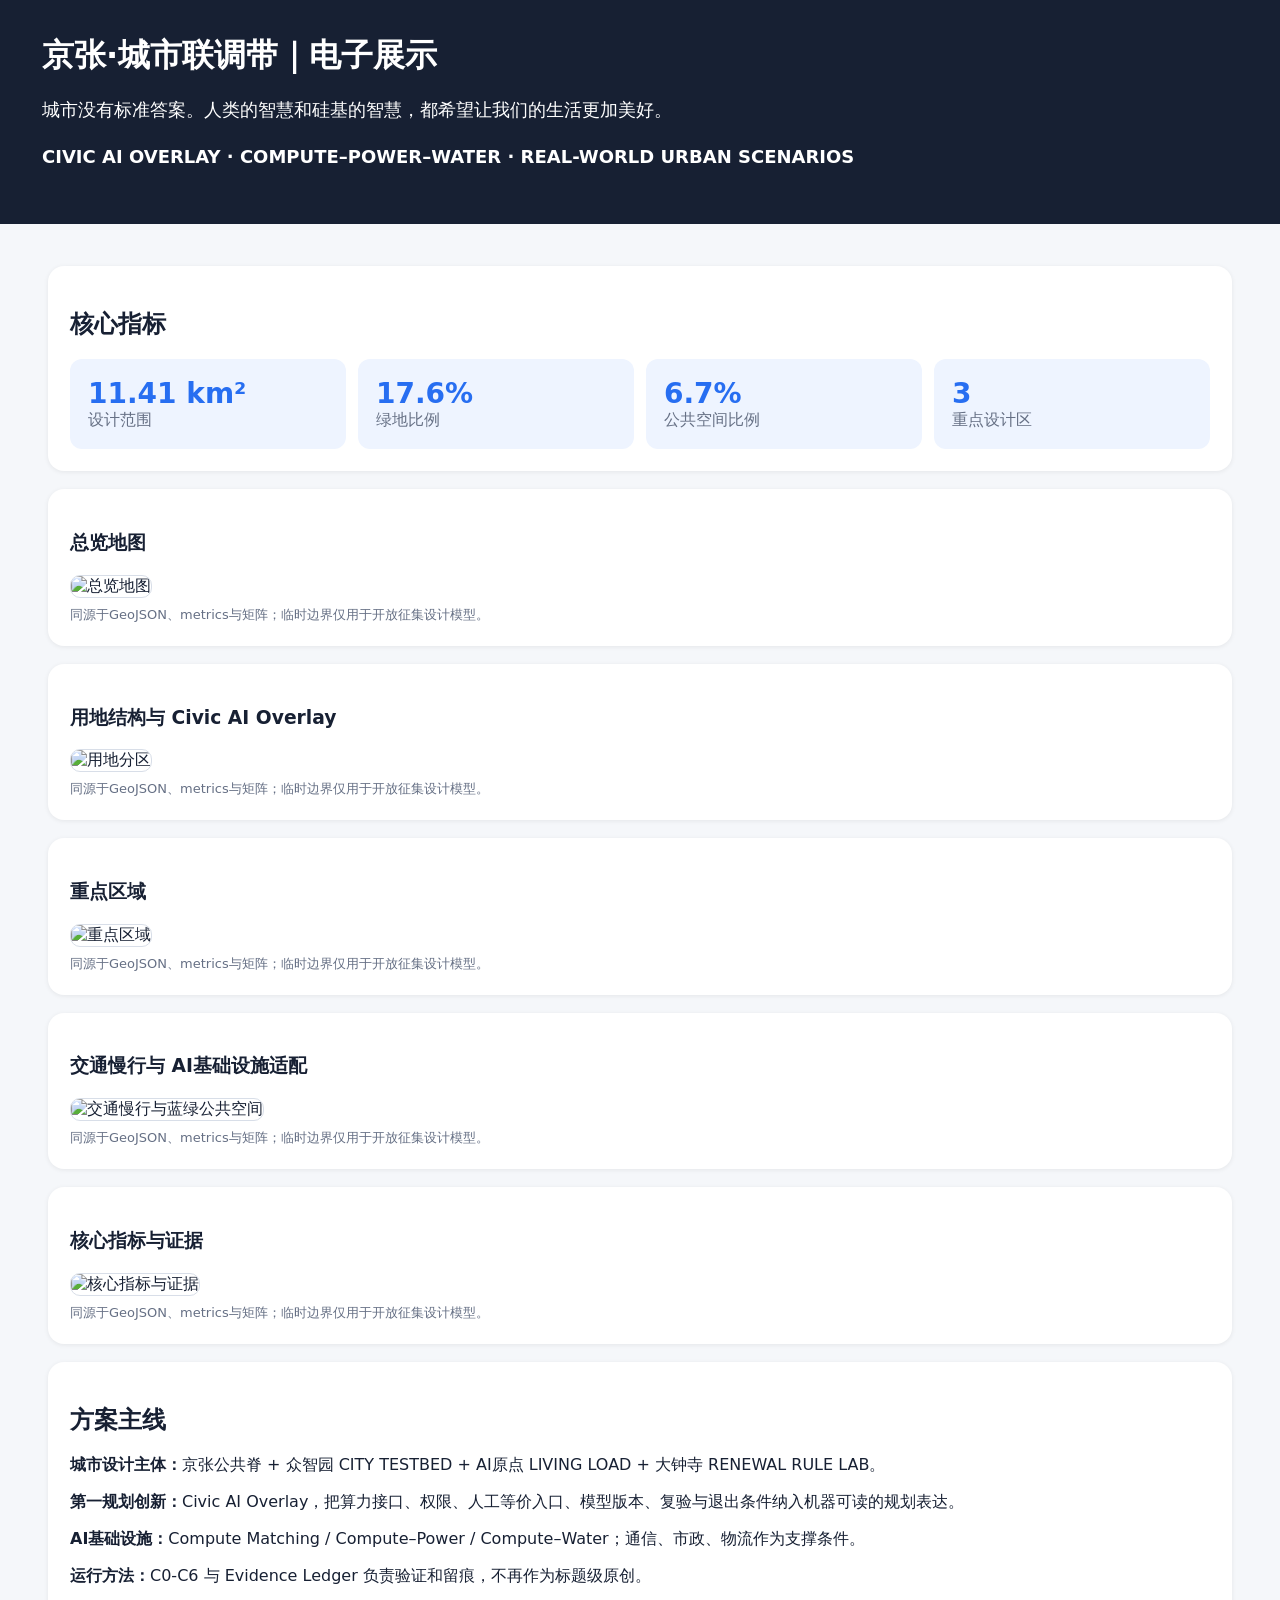
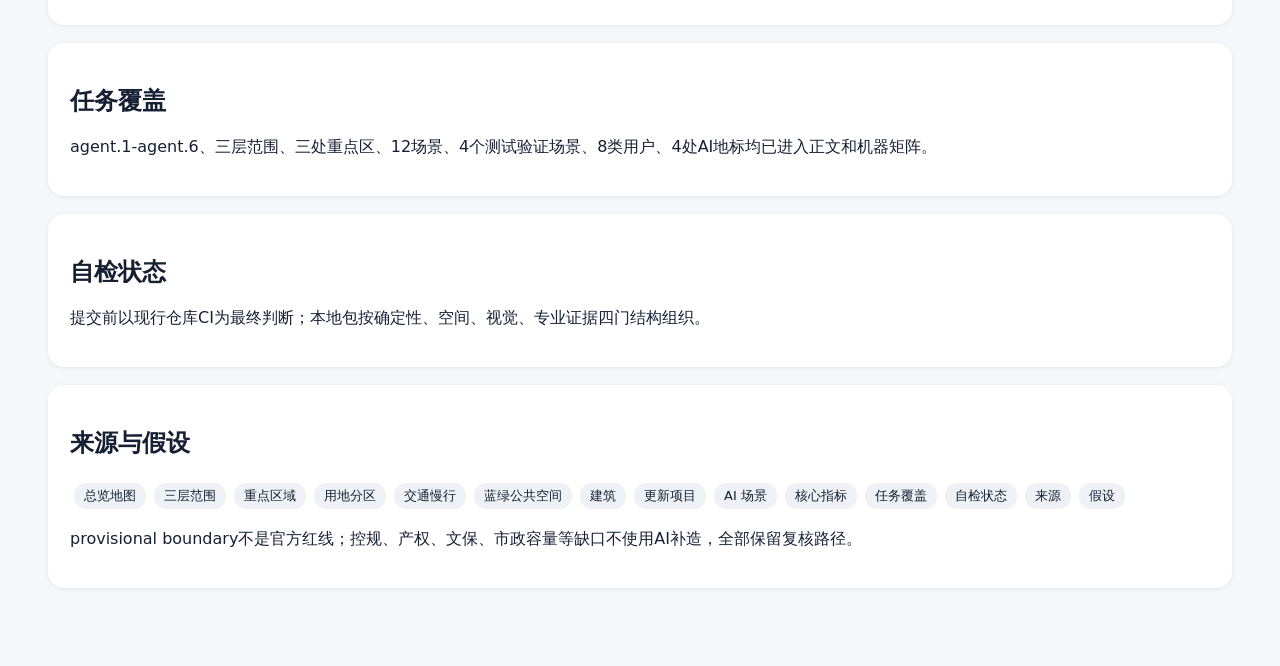
==== submissions/brittanistrehlowll-oss/jingzhang-city-commissioning-belt/visual/index.html @ cf032cac "refine: update offline visual hierarchy" ====
<!doctype html><html lang="zh"><head><meta charset="utf-8"><title>京张·城市联调带｜电子展示</title><style>
*{box-sizing:border-box}body{margin:0;font-family:system-ui,-apple-system,"Noto Sans CJK SC",sans-serif;background:#f5f7fa;color:#172033}header{background:#172033;color:#fff;padding:34px 42px}header h1{margin:0;font-size:32px}header p{max-width:980px;font-size:18px;line-height:1.6}main{max-width:1240px;margin:auto;padding:24px 28px 60px}section,figure{background:#fff;border-radius:16px;padding:22px;margin:18px 0;box-shadow:0 1px 5px #00000012}figure img{width:100%;border:1px solid #d8dee8;border-radius:10px}figcaption{color:#667085;font-size:13px;margin-top:8px}.metrics{display:grid;grid-template-columns:repeat(4,1fr);gap:12px}.card{padding:18px;background:#eef4ff;border-radius:12px}.v{font-size:28px;font-weight:800;color:#276EF1}.k{color:#667085}.tag{display:inline-block;margin:4px;padding:4px 10px;background:#eef1f5;border-radius:12px;font-size:13px}@media(max-width:800px){.metrics{grid-template-columns:1fr 1fr}main{padding:14px}}</style></head><body>
<header><h1>京张·城市联调带｜电子展示</h1><p>城市没有标准答案。人类的智慧和硅基的智慧，都希望让我们的生活更加美好。</p><p><b>CIVIC AI OVERLAY · COMPUTE–POWER–WATER · REAL-WORLD URBAN SCENARIOS</b></p></header><main>
<section><h2>核心指标</h2><div class="metrics">
<div class="card"><div class="v" data-metric="site_area_sqm" data-value="11412825.386">11.41 km²</div><div class="k">设计范围</div></div>
<div class="card"><div class="v" data-metric="green_ratio" data-value="0.17626">17.6%</div><div class="k">绿地比例</div></div>
<div class="card"><div class="v" data-metric="public_space_ratio" data-value="0.06697">6.7%</div><div class="k">公共空间比例</div></div>
<div class="card"><div class="v">3</div><div class="k">重点设计区</div></div></div></section>
<figure><h3>总览地图</h3><img src="../assets/figures/site-overview.png" alt="总览地图"><figcaption>同源于GeoJSON、metrics与矩阵；临时边界仅用于开放征集设计模型。</figcaption></figure><figure><h3>用地结构与 Civic AI Overlay</h3><img src="../assets/figures/land-use-structure.png" alt="用地分区"><figcaption>同源于GeoJSON、metrics与矩阵；临时边界仅用于开放征集设计模型。</figcaption></figure><figure><h3>重点区域</h3><img src="../assets/figures/key-areas.png" alt="重点区域"><figcaption>同源于GeoJSON、metrics与矩阵；临时边界仅用于开放征集设计模型。</figcaption></figure><figure><h3>交通慢行与 AI基础设施适配</h3><img src="../assets/figures/mobility-bluegreen.png" alt="交通慢行与蓝绿公共空间"><figcaption>同源于GeoJSON、metrics与矩阵；临时边界仅用于开放征集设计模型。</figcaption></figure><figure><h3>核心指标与证据</h3><img src="../assets/figures/metrics-evidence.png" alt="核心指标与证据"><figcaption>同源于GeoJSON、metrics与矩阵；临时边界仅用于开放征集设计模型。</figcaption></figure>
<section><h2>方案主线</h2><p><b>城市设计主体：</b>京张公共脊 + 众智园 CITY TESTBED + AI原点 LIVING LOAD + 大钟寺 RENEWAL RULE LAB。</p><p><b>第一规划创新：</b>Civic AI Overlay，把算力接口、权限、人工等价入口、模型版本、复验与退出条件纳入机器可读的规划表达。</p><p><b>AI基础设施：</b>Compute Matching / Compute–Power / Compute–Water；通信、市政、物流作为支撑条件。</p><p><b>运行方法：</b>C0-C6 与 Evidence Ledger 负责验证和留痕，不再作为标题级原创。</p></section><section><h2>任务覆盖</h2><p>agent.1-agent.6、三层范围、三处重点区、12场景、4个测试验证场景、8类用户、4处AI地标均已进入正文和机器矩阵。</p></section>
<section><h2>自检状态</h2><p>提交前以现行仓库CI为最终判断；本地包按确定性、空间、视觉、专业证据四门结构组织。</p></section>
<section><h2>来源与假设</h2><p><span class="tag">总览地图</span><span class="tag">三层范围</span><span class="tag">重点区域</span><span class="tag">用地分区</span><span class="tag">交通慢行</span><span class="tag">蓝绿公共空间</span><span class="tag">建筑</span><span class="tag">更新项目</span><span class="tag">AI 场景</span><span class="tag">核心指标</span><span class="tag">任务覆盖</span><span class="tag">自检状态</span><span class="tag">来源</span><span class="tag">假设</span></p><p>provisional boundary不是官方红线；控规、产权、文保、市政容量等缺口不使用AI补造，全部保留复核路径。</p></section>
</main></body></html>
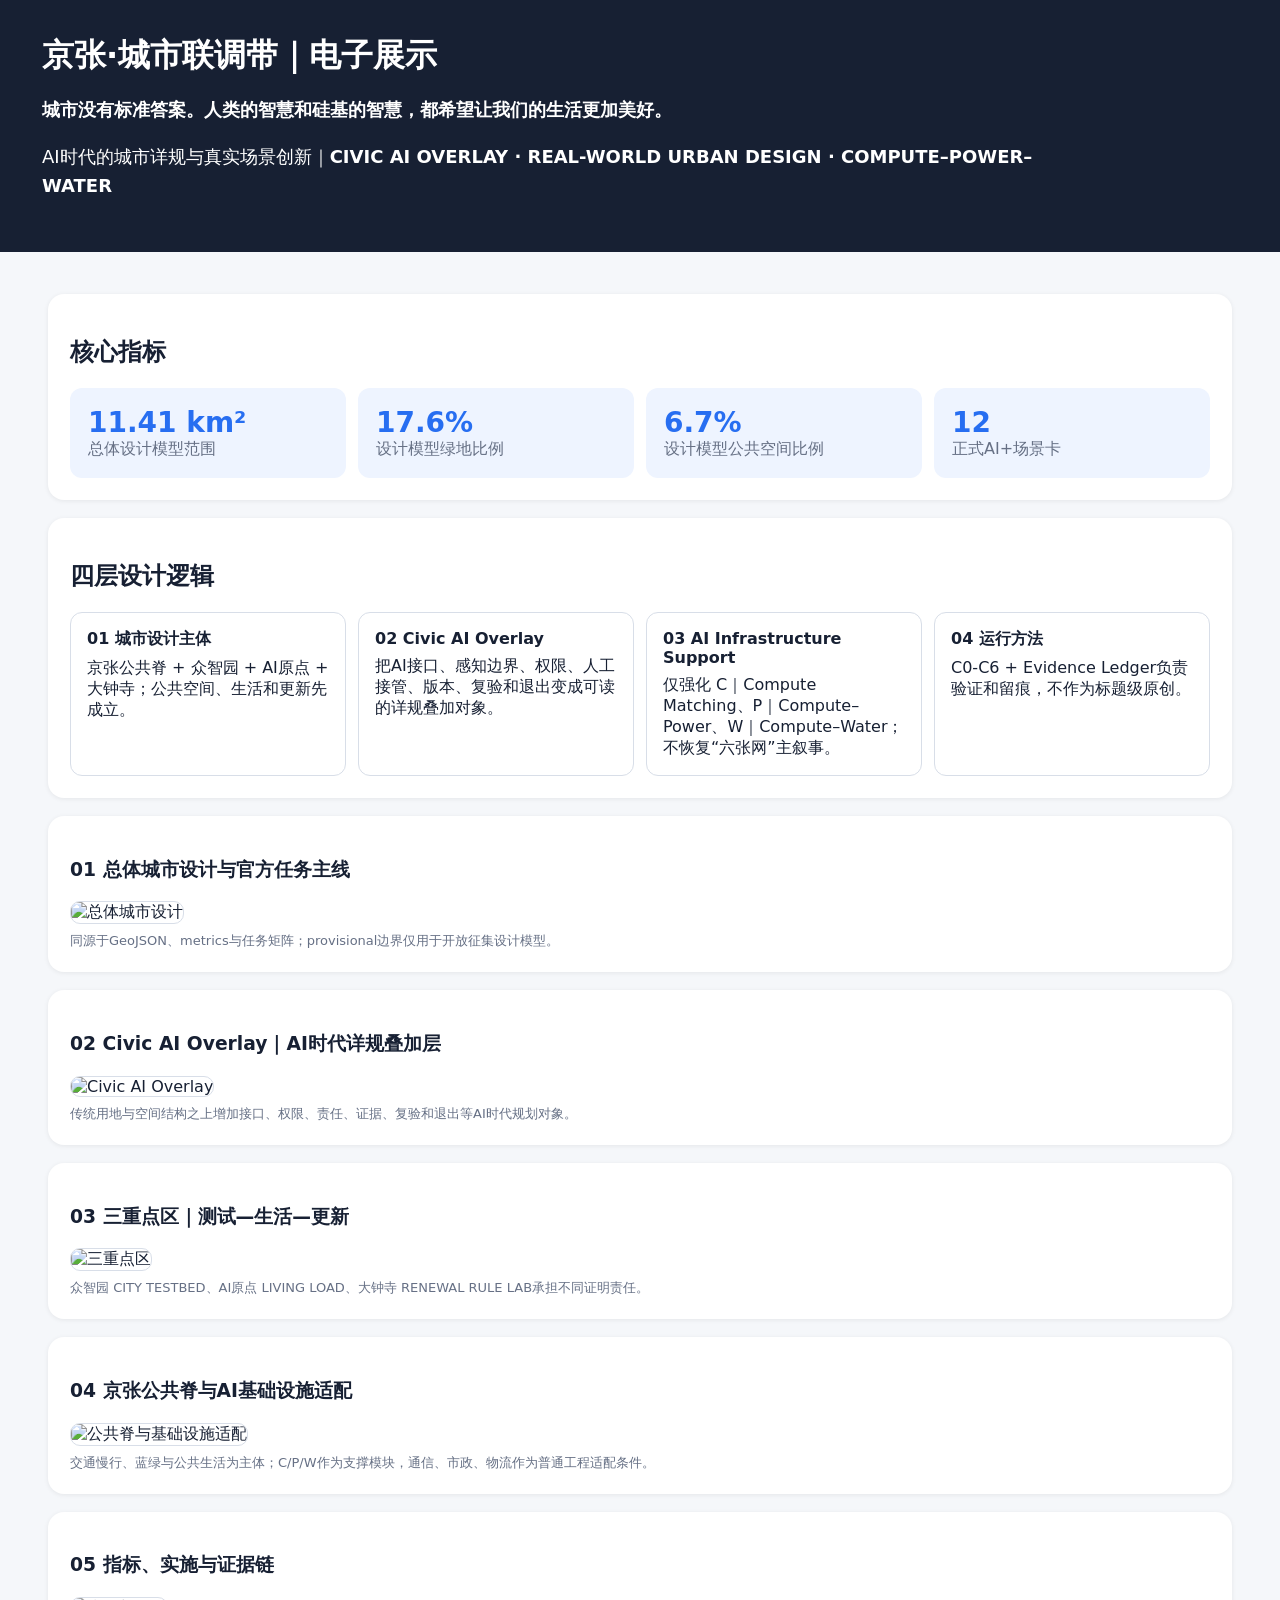
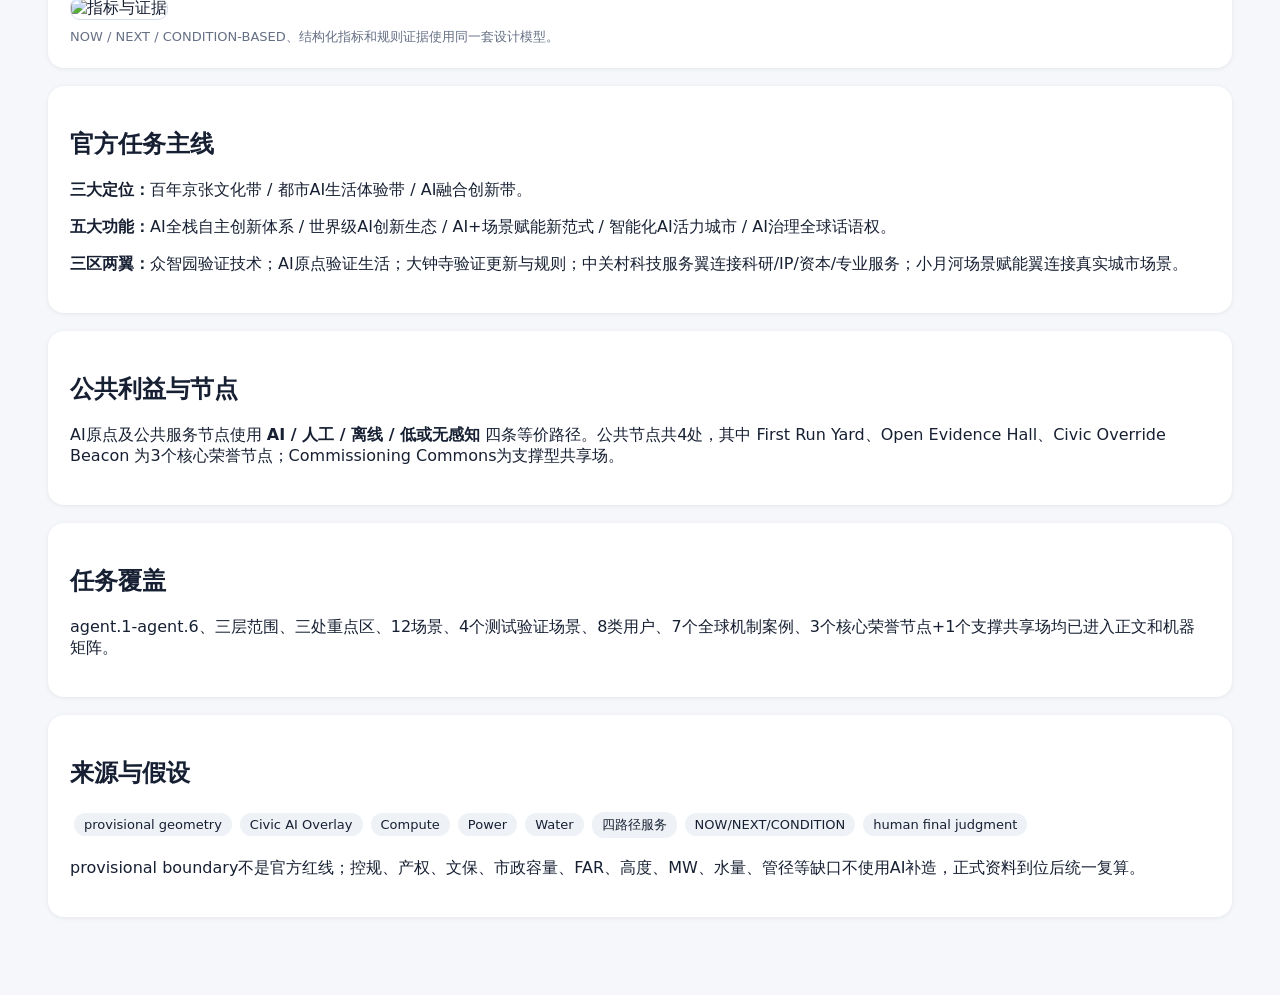
==== commit 241b5613: "feat: align offline visual with v0.4 planning hierarchy" ====
--- a/submissions/brittanistrehlowll-oss/jingzhang-city-commissioning-belt/visual/index.html
+++ b/submissions/brittanistrehlowll-oss/jingzhang-city-commissioning-belt/visual/index.html
@@ -1,13 +1,19 @@
 <!doctype html><html lang="zh"><head><meta charset="utf-8"><title>京张·城市联调带｜电子展示</title><style>
-*{box-sizing:border-box}body{margin:0;font-family:system-ui,-apple-system,"Noto Sans CJK SC",sans-serif;background:#f5f7fa;color:#172033}header{background:#172033;color:#fff;padding:34px 42px}header h1{margin:0;font-size:32px}header p{max-width:980px;font-size:18px;line-height:1.6}main{max-width:1240px;margin:auto;padding:24px 28px 60px}section,figure{background:#fff;border-radius:16px;padding:22px;margin:18px 0;box-shadow:0 1px 5px #00000012}figure img{width:100%;border:1px solid #d8dee8;border-radius:10px}figcaption{color:#667085;font-size:13px;margin-top:8px}.metrics{display:grid;grid-template-columns:repeat(4,1fr);gap:12px}.card{padding:18px;background:#eef4ff;border-radius:12px}.v{font-size:28px;font-weight:800;color:#276EF1}.k{color:#667085}.tag{display:inline-block;margin:4px;padding:4px 10px;background:#eef1f5;border-radius:12px;font-size:13px}@media(max-width:800px){.metrics{grid-template-columns:1fr 1fr}main{padding:14px}}</style></head><body>
-<header><h1>京张·城市联调带｜电子展示</h1><p>城市没有标准答案。人类的智慧和硅基的智慧，都希望让我们的生活更加美好。</p><p><b>CIVIC AI OVERLAY · COMPUTE–POWER–WATER · REAL-WORLD URBAN SCENARIOS</b></p></header><main>
+*{box-sizing:border-box}body{margin:0;font-family:system-ui,-apple-system,"Noto Sans CJK SC",sans-serif;background:#f5f7fa;color:#172033}header{background:#172033;color:#fff;padding:34px 42px}header h1{margin:0;font-size:32px}header p{max-width:1000px;font-size:18px;line-height:1.6}main{max-width:1240px;margin:auto;padding:24px 28px 60px}section,figure{background:#fff;border-radius:16px;padding:22px;margin:18px 0;box-shadow:0 1px 5px #00000012}figure img{width:100%;border:1px solid #d8dee8;border-radius:10px}figcaption{color:#667085;font-size:13px;margin-top:8px}.metrics{display:grid;grid-template-columns:repeat(4,1fr);gap:12px}.card{padding:18px;background:#eef4ff;border-radius:12px}.v{font-size:28px;font-weight:800;color:#276EF1}.k{color:#667085}.tag{display:inline-block;margin:4px;padding:4px 10px;background:#eef1f5;border-radius:12px;font-size:13px}.logic{display:grid;grid-template-columns:repeat(4,1fr);gap:12px}.logic div{padding:16px;border:1px solid #d8dee8;border-radius:12px}.logic b{display:block;margin-bottom:8px}@media(max-width:800px){.metrics,.logic{grid-template-columns:1fr 1fr}main{padding:14px}}</style></head><body>
+<header><h1>京张·城市联调带｜电子展示</h1><p><b>城市没有标准答案。人类的智慧和硅基的智慧，都希望让我们的生活更加美好。</b></p><p>AI时代的城市详规与真实场景创新｜<b>CIVIC AI OVERLAY · REAL-WORLD URBAN DESIGN · COMPUTE–POWER–WATER</b></p></header><main>
 <section><h2>核心指标</h2><div class="metrics">
-<div class="card"><div class="v" data-metric="site_area_sqm" data-value="11412825.386">11.41 km²</div><div class="k">设计范围</div></div>
-<div class="card"><div class="v" data-metric="green_ratio" data-value="0.17626">17.6%</div><div class="k">绿地比例</div></div>
-<div class="card"><div class="v" data-metric="public_space_ratio" data-value="0.06697">6.7%</div><div class="k">公共空间比例</div></div>
-<div class="card"><div class="v">3</div><div class="k">重点设计区</div></div></div></section>
-<figure><h3>总览地图</h3><img src="../assets/figures/site-overview.png" alt="总览地图"><figcaption>同源于GeoJSON、metrics与矩阵；临时边界仅用于开放征集设计模型。</figcaption></figure><figure><h3>用地结构与 Civic AI Overlay</h3><img src="../assets/figures/land-use-structure.png" alt="用地分区"><figcaption>同源于GeoJSON、metrics与矩阵；临时边界仅用于开放征集设计模型。</figcaption></figure><figure><h3>重点区域</h3><img src="../assets/figures/key-areas.png" alt="重点区域"><figcaption>同源于GeoJSON、metrics与矩阵；临时边界仅用于开放征集设计模型。</figcaption></figure><figure><h3>交通慢行与 AI基础设施适配</h3><img src="../assets/figures/mobility-bluegreen.png" alt="交通慢行与蓝绿公共空间"><figcaption>同源于GeoJSON、metrics与矩阵；临时边界仅用于开放征集设计模型。</figcaption></figure><figure><h3>核心指标与证据</h3><img src="../assets/figures/metrics-evidence.png" alt="核心指标与证据"><figcaption>同源于GeoJSON、metrics与矩阵；临时边界仅用于开放征集设计模型。</figcaption></figure>
-<section><h2>方案主线</h2><p><b>城市设计主体：</b>京张公共脊 + 众智园 CITY TESTBED + AI原点 LIVING LOAD + 大钟寺 RENEWAL RULE LAB。</p><p><b>第一规划创新：</b>Civic AI Overlay，把算力接口、权限、人工等价入口、模型版本、复验与退出条件纳入机器可读的规划表达。</p><p><b>AI基础设施：</b>Compute Matching / Compute–Power / Compute–Water；通信、市政、物流作为支撑条件。</p><p><b>运行方法：</b>C0-C6 与 Evidence Ledger 负责验证和留痕，不再作为标题级原创。</p></section><section><h2>任务覆盖</h2><p>agent.1-agent.6、三层范围、三处重点区、12场景、4个测试验证场景、8类用户、4处AI地标均已进入正文和机器矩阵。</p></section>
-<section><h2>自检状态</h2><p>提交前以现行仓库CI为最终判断；本地包按确定性、空间、视觉、专业证据四门结构组织。</p></section>
-<section><h2>来源与假设</h2><p><span class="tag">总览地图</span><span class="tag">三层范围</span><span class="tag">重点区域</span><span class="tag">用地分区</span><span class="tag">交通慢行</span><span class="tag">蓝绿公共空间</span><span class="tag">建筑</span><span class="tag">更新项目</span><span class="tag">AI 场景</span><span class="tag">核心指标</span><span class="tag">任务覆盖</span><span class="tag">自检状态</span><span class="tag">来源</span><span class="tag">假设</span></p><p>provisional boundary不是官方红线；控规、产权、文保、市政容量等缺口不使用AI补造，全部保留复核路径。</p></section>
+<div class="card"><div class="v" data-metric="site_area_sqm" data-value="11412825.386">11.41 km²</div><div class="k">总体设计模型范围</div></div>
+<div class="card"><div class="v" data-metric="green_ratio" data-value="0.17626">17.6%</div><div class="k">设计模型绿地比例</div></div>
+<div class="card"><div class="v" data-metric="public_space_ratio" data-value="0.06697">6.7%</div><div class="k">设计模型公共空间比例</div></div>
+<div class="card"><div class="v">12</div><div class="k">正式AI+场景卡</div></div></div></section>
+<section><h2>四层设计逻辑</h2><div class="logic"><div><b>01 城市设计主体</b>京张公共脊 + 众智园 + AI原点 + 大钟寺；公共空间、生活和更新先成立。</div><div><b>02 Civic AI Overlay</b>把AI接口、感知边界、权限、人工接管、版本、复验和退出变成可读的详规叠加对象。</div><div><b>03 AI Infrastructure Support</b>仅强化 C｜Compute Matching、P｜Compute–Power、W｜Compute–Water；不恢复“六张网”主叙事。</div><div><b>04 运行方法</b>C0-C6 + Evidence Ledger负责验证和留痕，不作为标题级原创。</div></div></section>
+<figure><h3>01 总体城市设计与官方任务主线</h3><img src="../assets/figures/site-overview.png" alt="总体城市设计"><figcaption>同源于GeoJSON、metrics与任务矩阵；provisional边界仅用于开放征集设计模型。</figcaption></figure>
+<figure><h3>02 Civic AI Overlay｜AI时代详规叠加层</h3><img src="../assets/figures/land-use-structure.png" alt="Civic AI Overlay"><figcaption>传统用地与空间结构之上增加接口、权限、责任、证据、复验和退出等AI时代规划对象。</figcaption></figure>
+<figure><h3>03 三重点区｜测试—生活—更新</h3><img src="../assets/figures/key-areas.png" alt="三重点区"><figcaption>众智园 CITY TESTBED、AI原点 LIVING LOAD、大钟寺 RENEWAL RULE LAB承担不同证明责任。</figcaption></figure>
+<figure><h3>04 京张公共脊与AI基础设施适配</h3><img src="../assets/figures/mobility-bluegreen.png" alt="公共脊与基础设施适配"><figcaption>交通慢行、蓝绿与公共生活为主体；C/P/W作为支撑模块，通信、市政、物流作为普通工程适配条件。</figcaption></figure>
+<figure><h3>05 指标、实施与证据链</h3><img src="../assets/figures/metrics-evidence.png" alt="指标与证据"><figcaption>NOW / NEXT / CONDITION-BASED、结构化指标和规则证据使用同一套设计模型。</figcaption></figure>
+<section><h2>官方任务主线</h2><p><b>三大定位：</b>百年京张文化带 / 都市AI生活体验带 / AI融合创新带。</p><p><b>五大功能：</b>AI全栈自主创新体系 / 世界级AI创新生态 / AI+场景赋能新范式 / 智能化AI活力城市 / AI治理全球话语权。</p><p><b>三区两翼：</b>众智园验证技术；AI原点验证生活；大钟寺验证更新与规则；中关村科技服务翼连接科研/IP/资本/专业服务；小月河场景赋能翼连接真实城市场景。</p></section>
+<section><h2>公共利益与节点</h2><p>AI原点及公共服务节点使用 <b>AI / 人工 / 离线 / 低或无感知</b> 四条等价路径。公共节点共4处，其中 First Run Yard、Open Evidence Hall、Civic Override Beacon 为3个核心荣誉节点；Commissioning Commons为支撑型共享场。</p></section>
+<section><h2>任务覆盖</h2><p>agent.1-agent.6、三层范围、三处重点区、12场景、4个测试验证场景、8类用户、7个全球机制案例、3个核心荣誉节点+1个支撑共享场均已进入正文和机器矩阵。</p></section>
+<section><h2>来源与假设</h2><p><span class="tag">provisional geometry</span><span class="tag">Civic AI Overlay</span><span class="tag">Compute</span><span class="tag">Power</span><span class="tag">Water</span><span class="tag">四路径服务</span><span class="tag">NOW/NEXT/CONDITION</span><span class="tag">human final judgment</span></p><p>provisional boundary不是官方红线；控规、产权、文保、市政容量、FAR、高度、MW、水量、管径等缺口不使用AI补造，正式资料到位后统一复算。</p></section>
 </main></body></html>
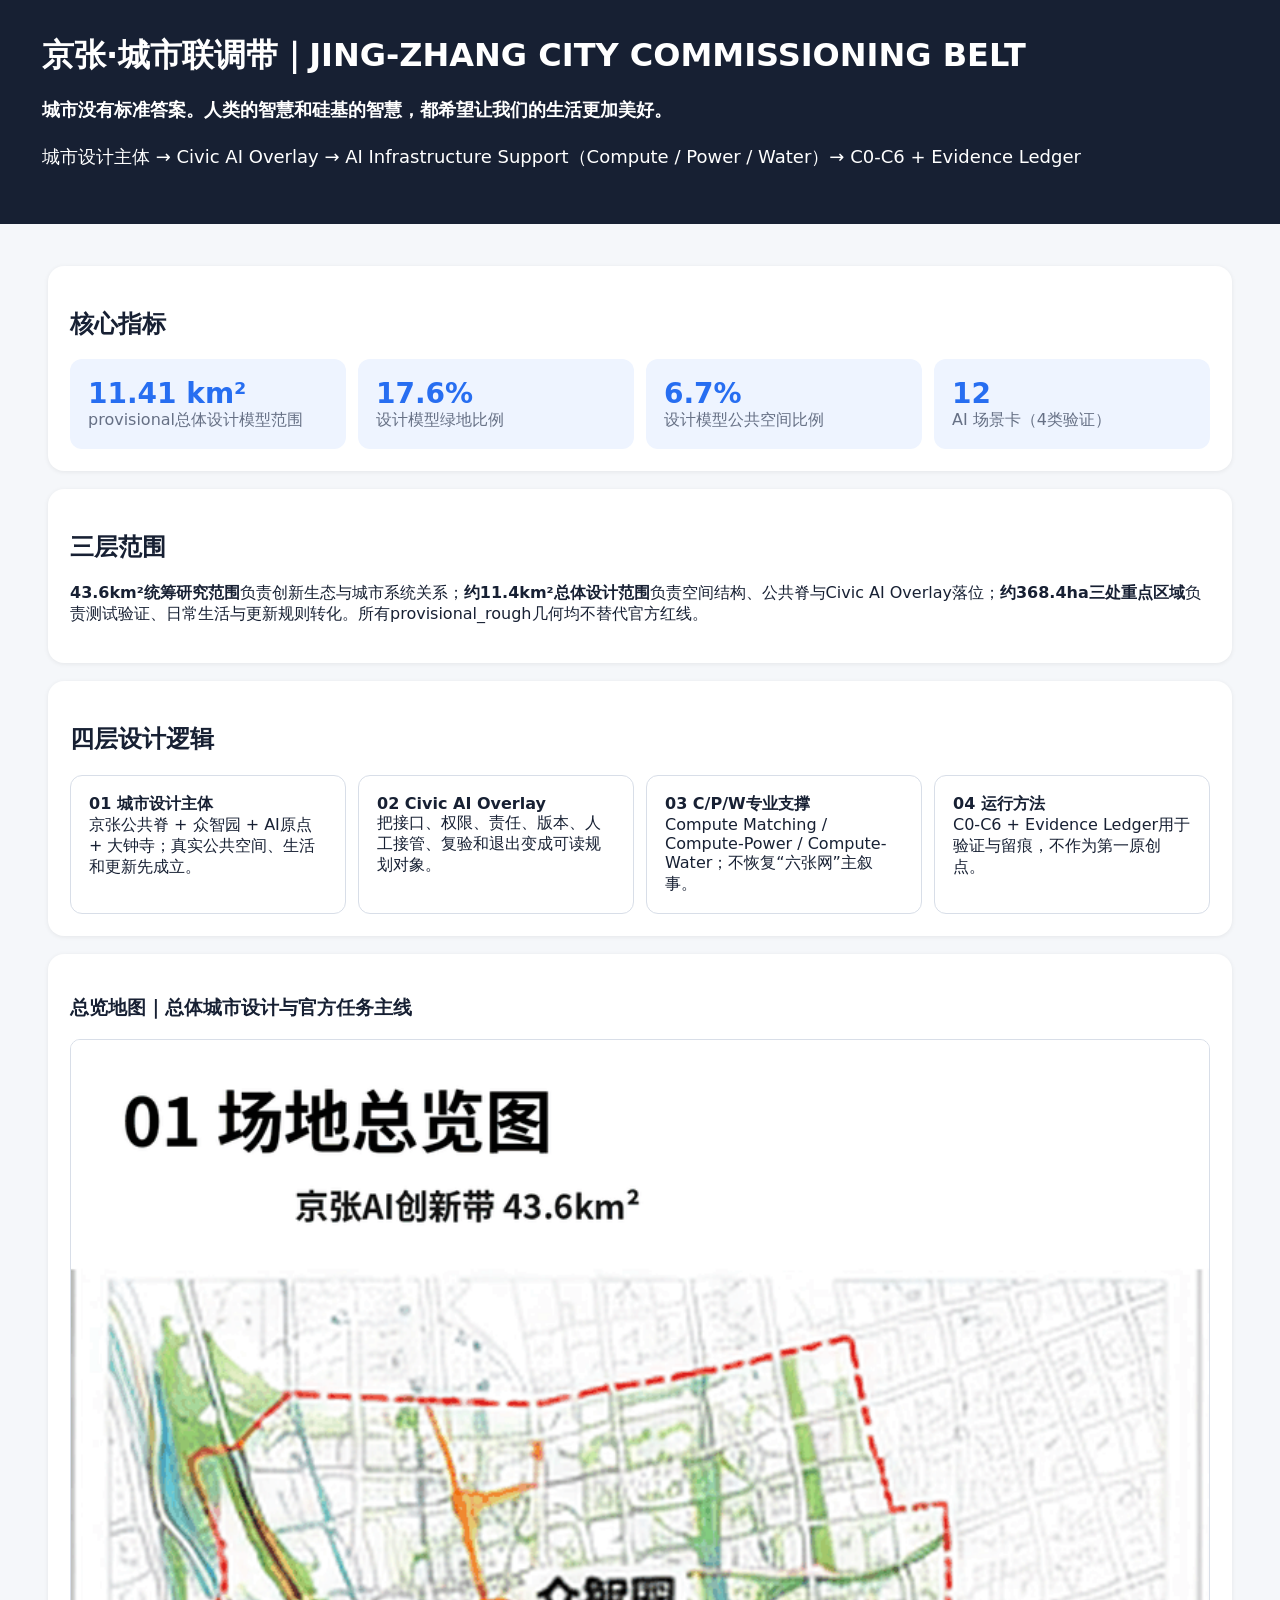
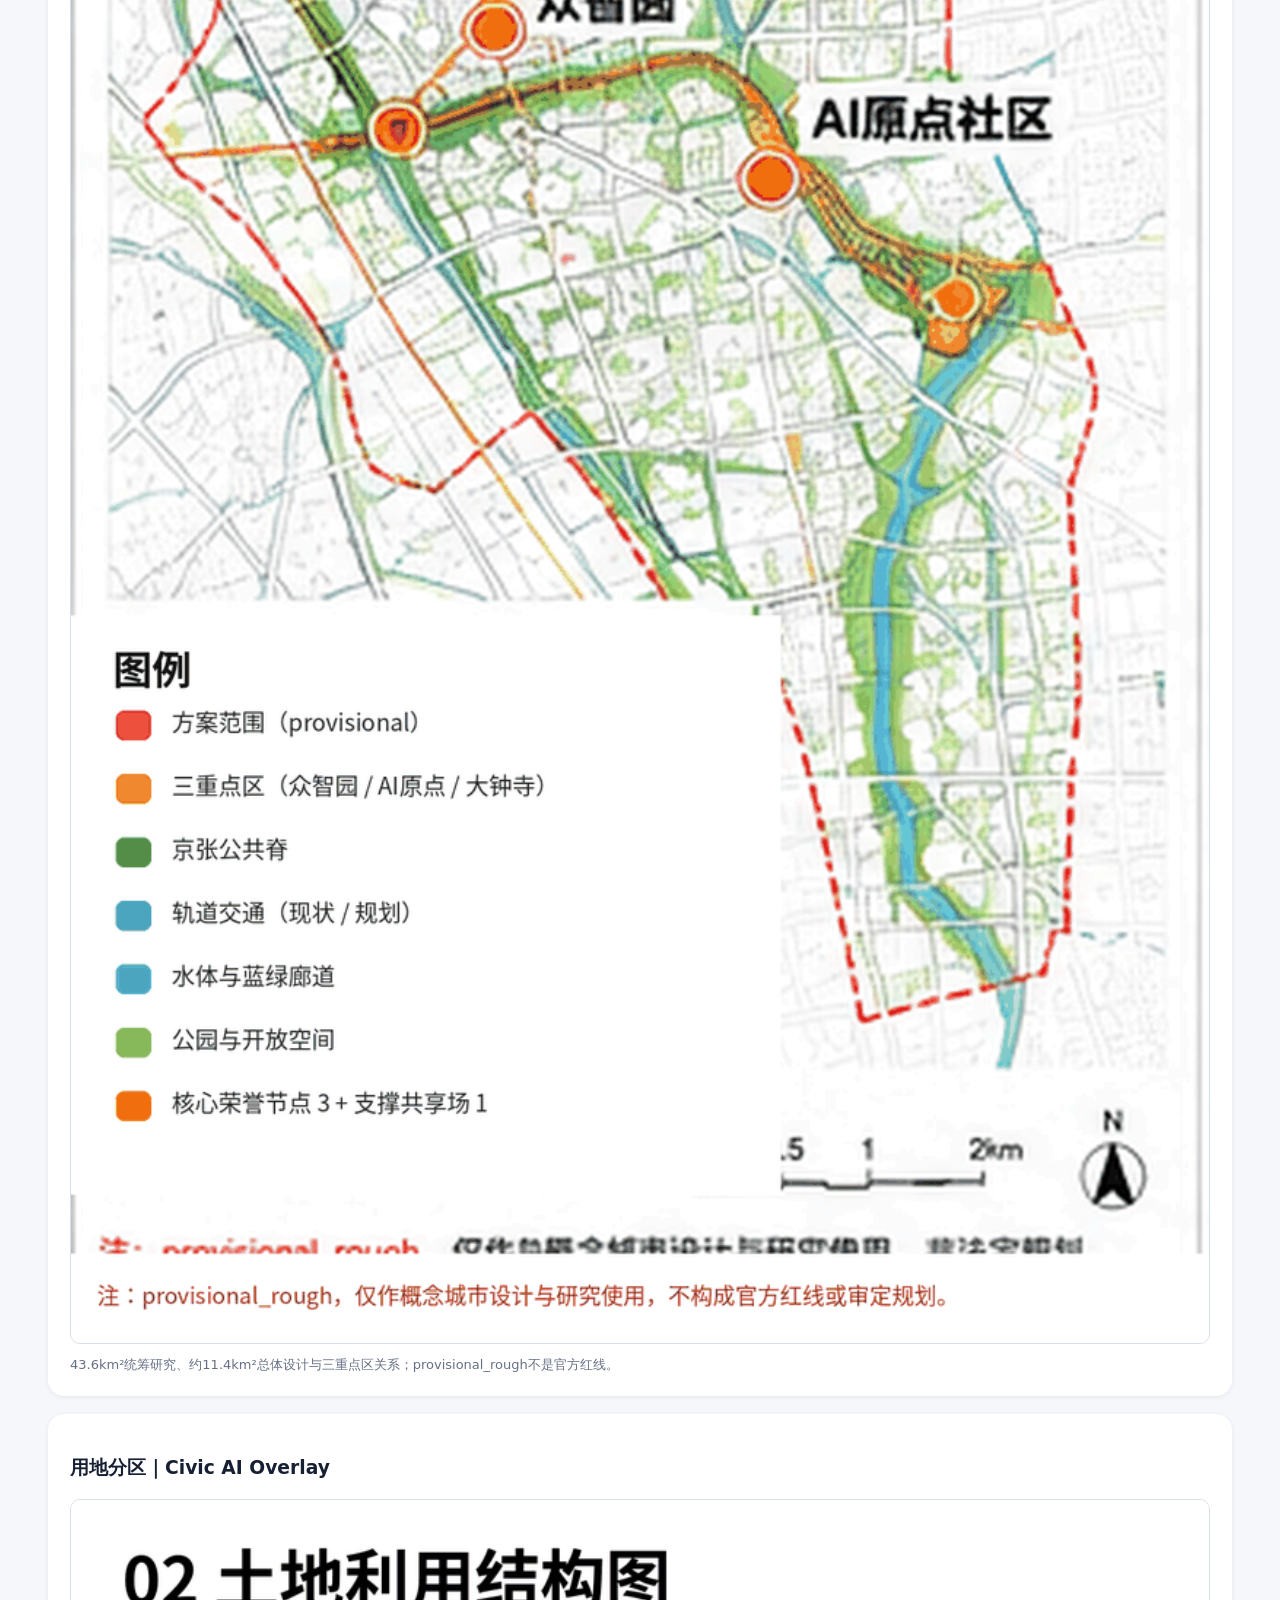
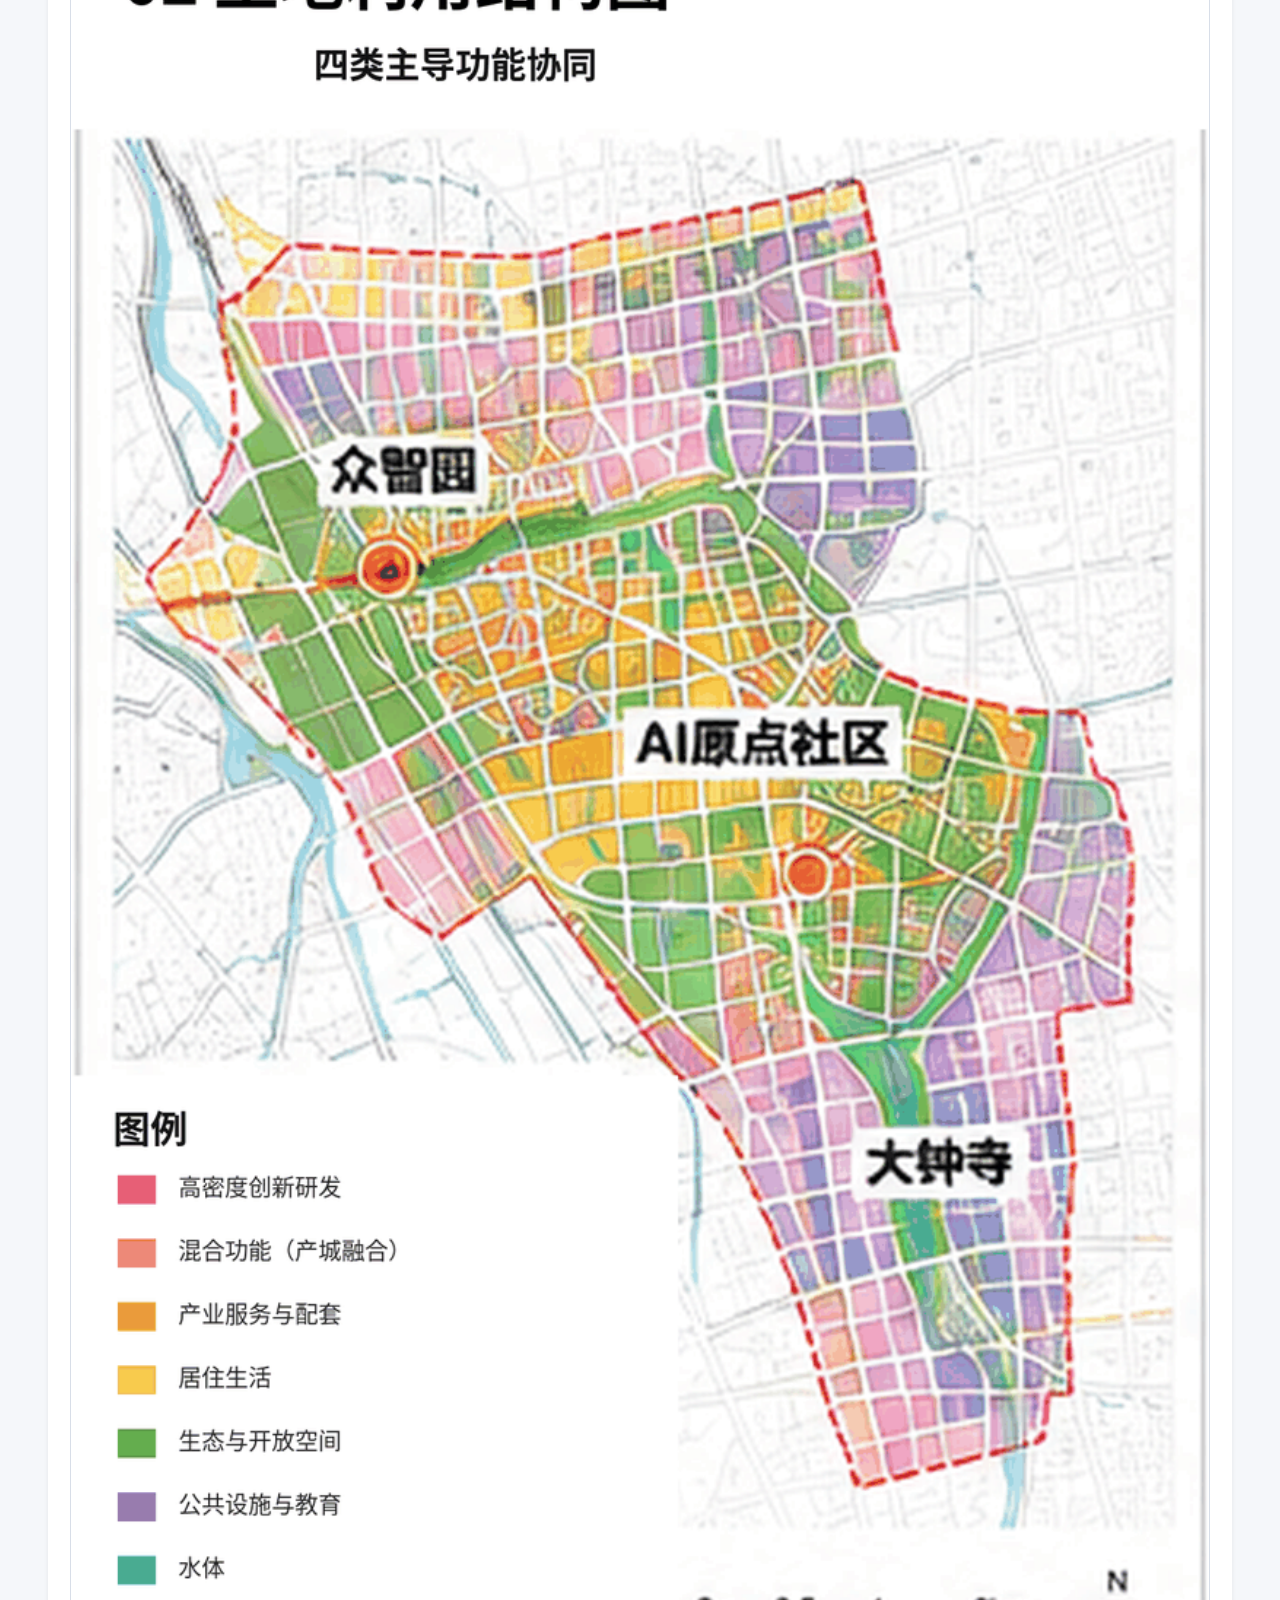
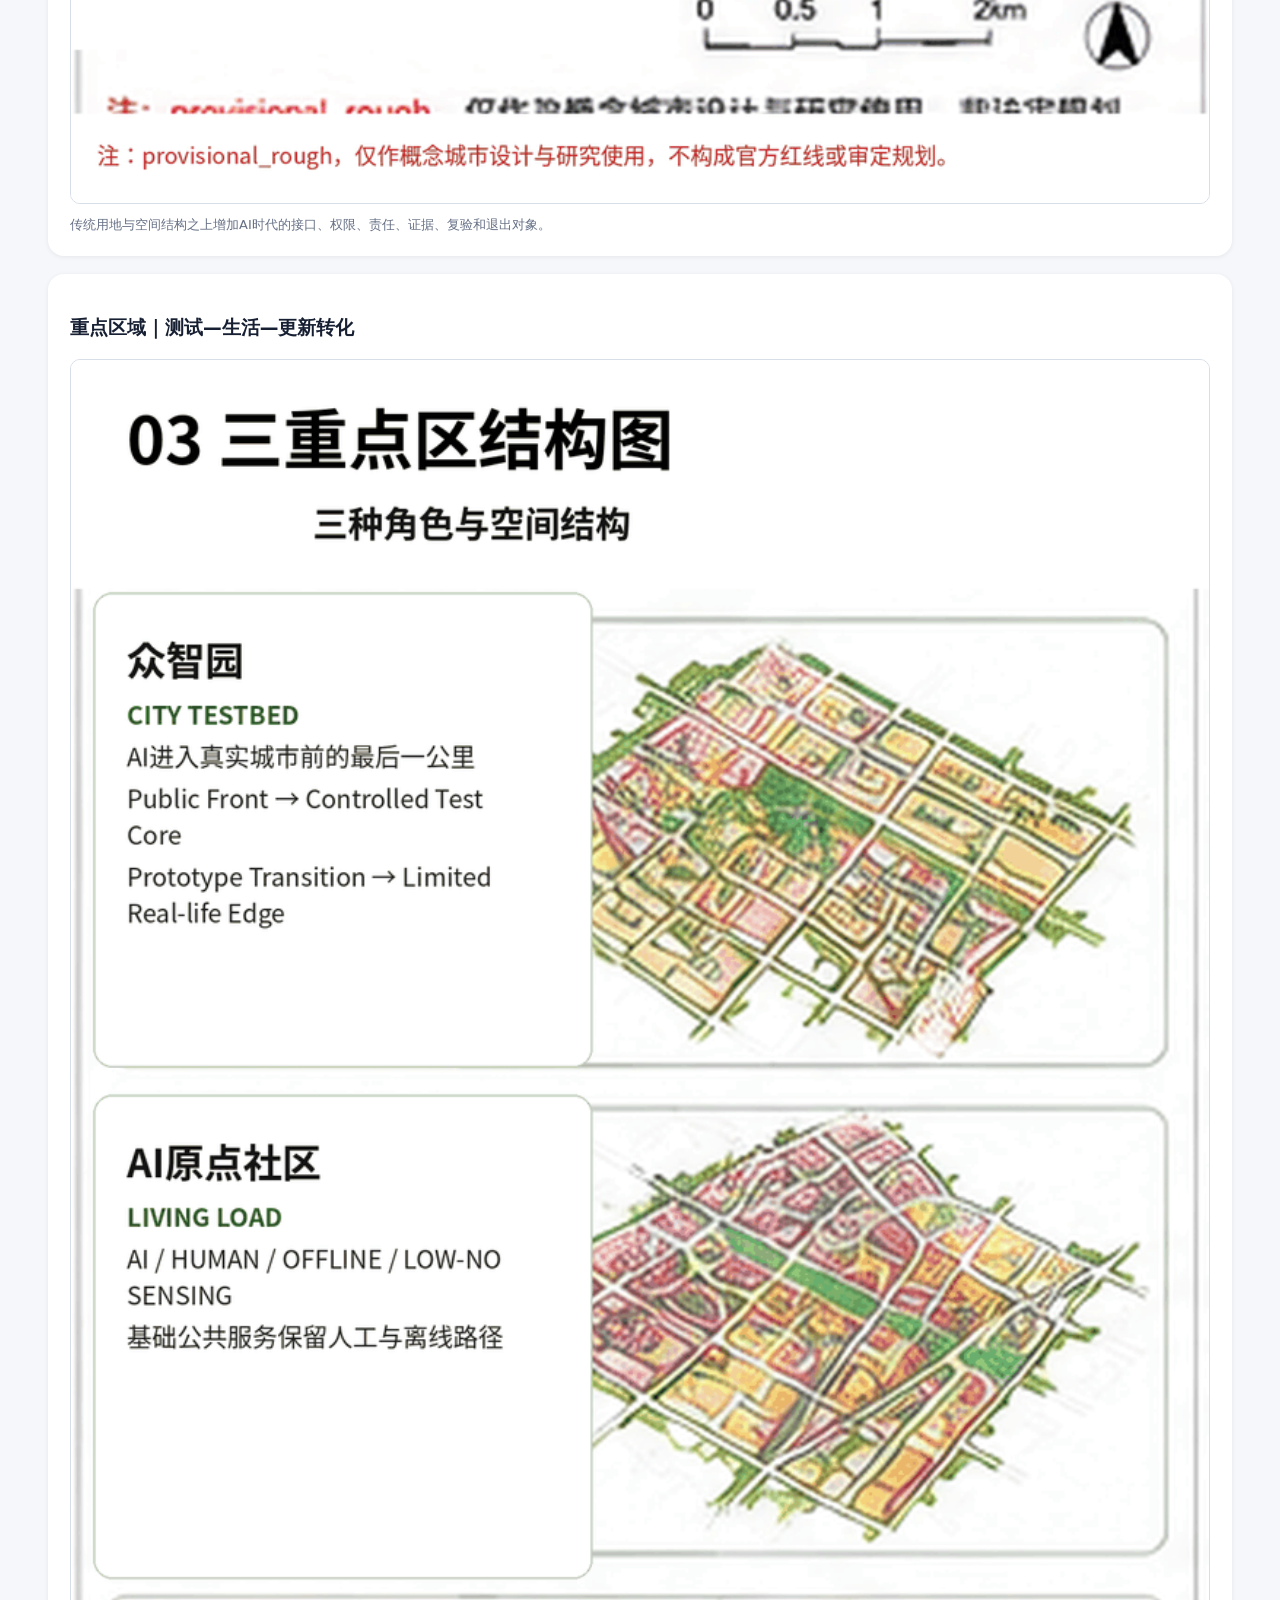
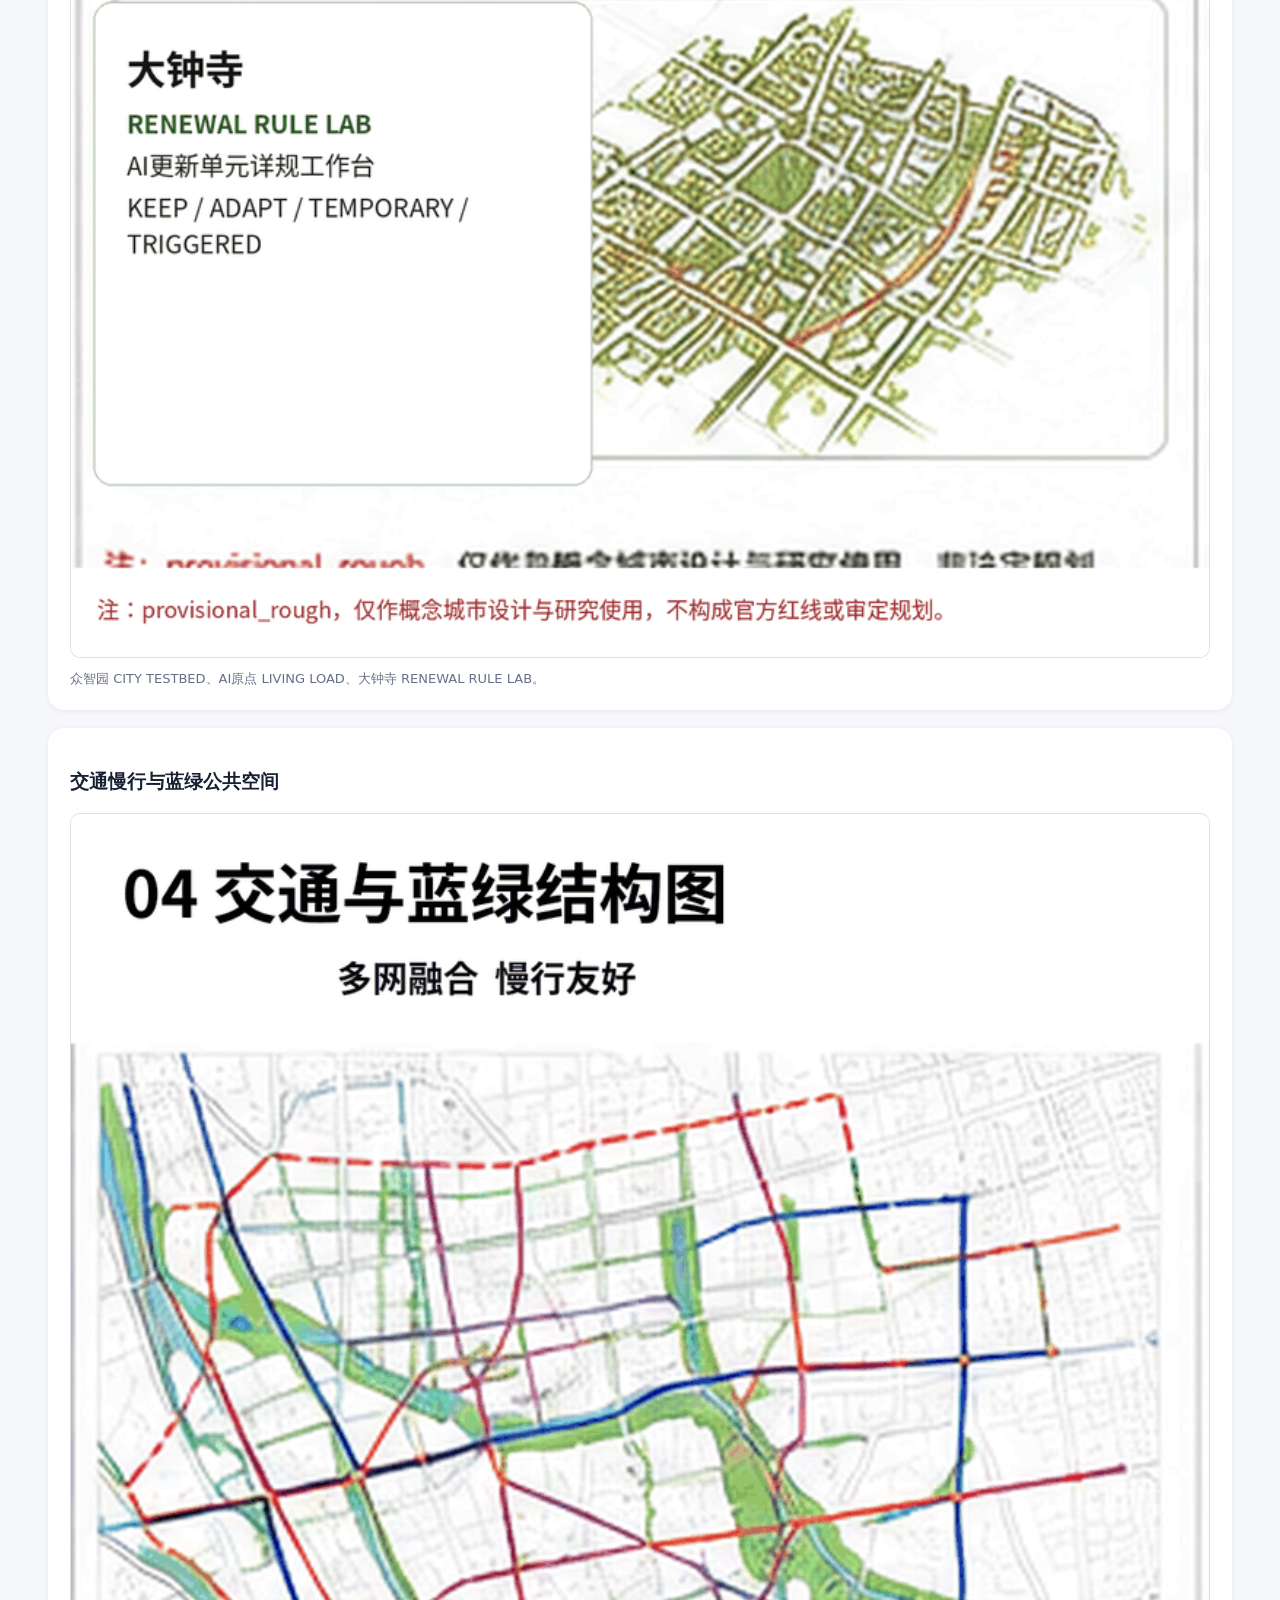
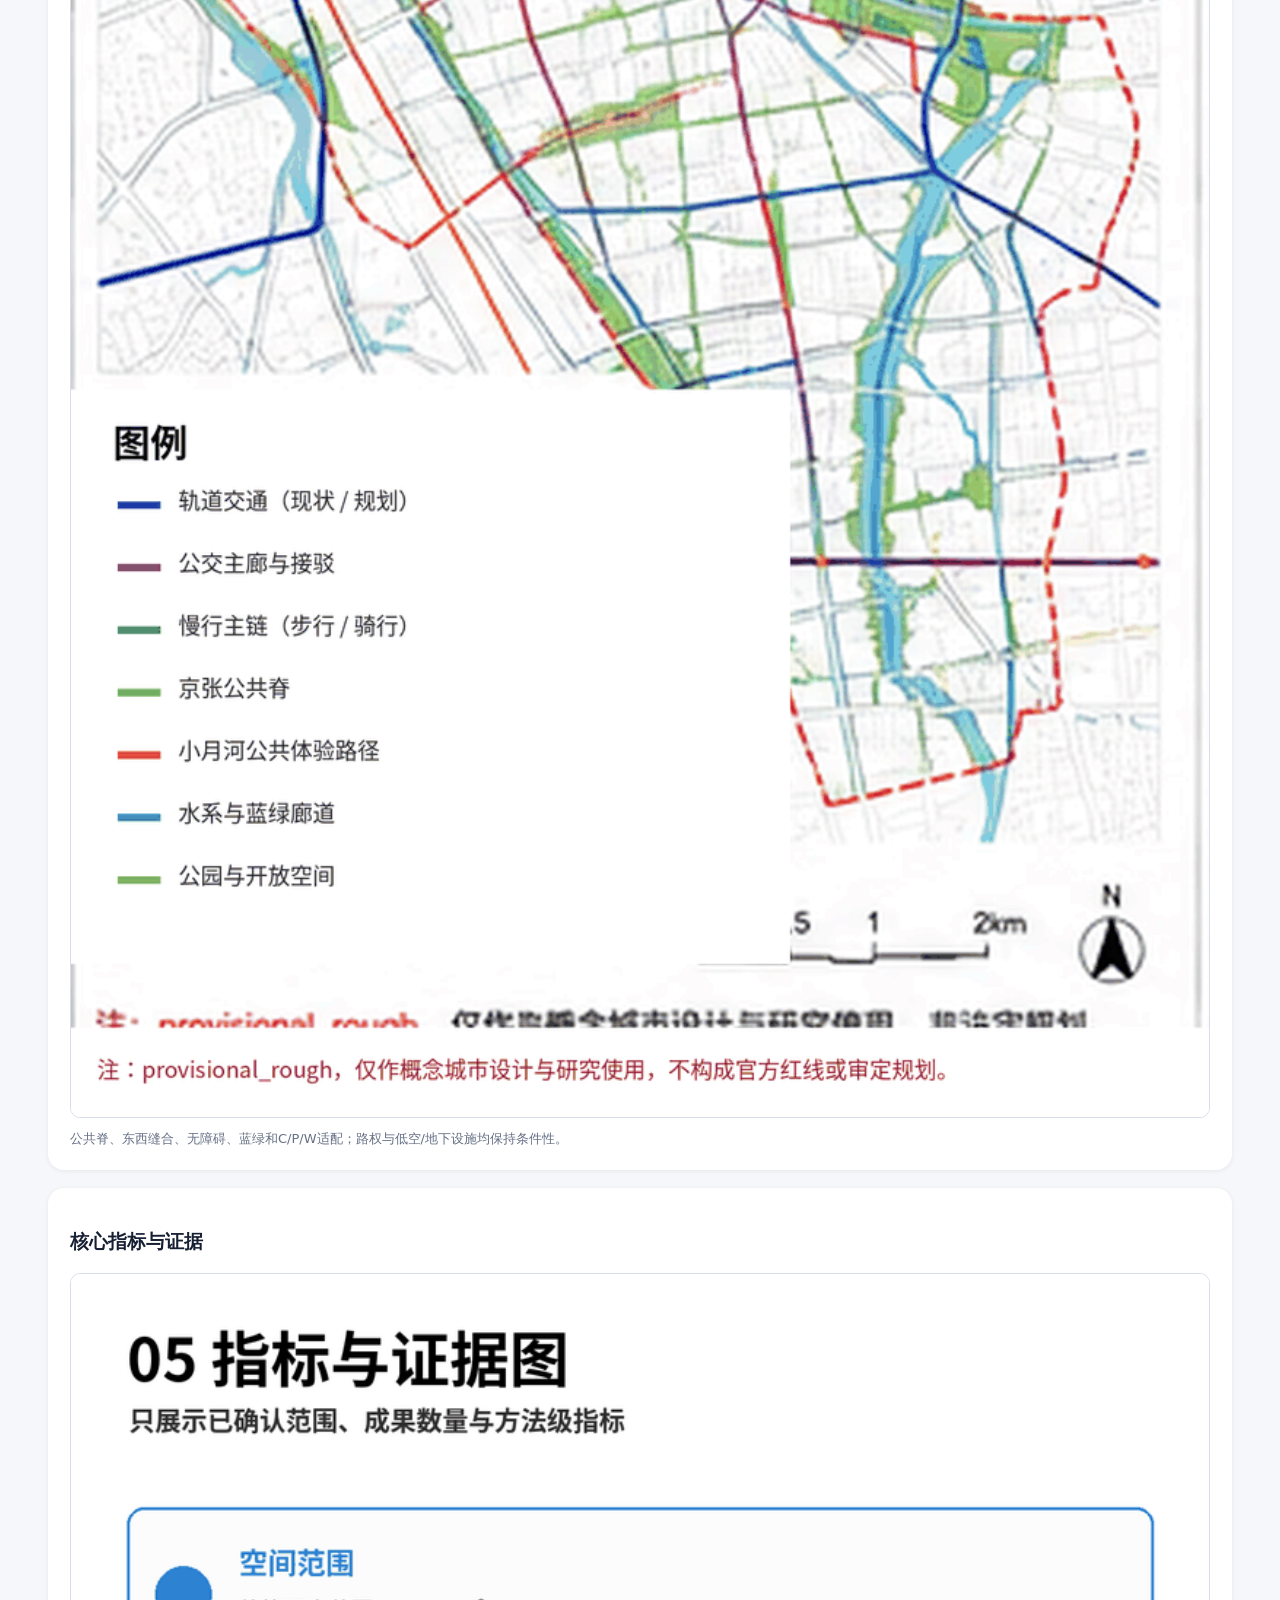
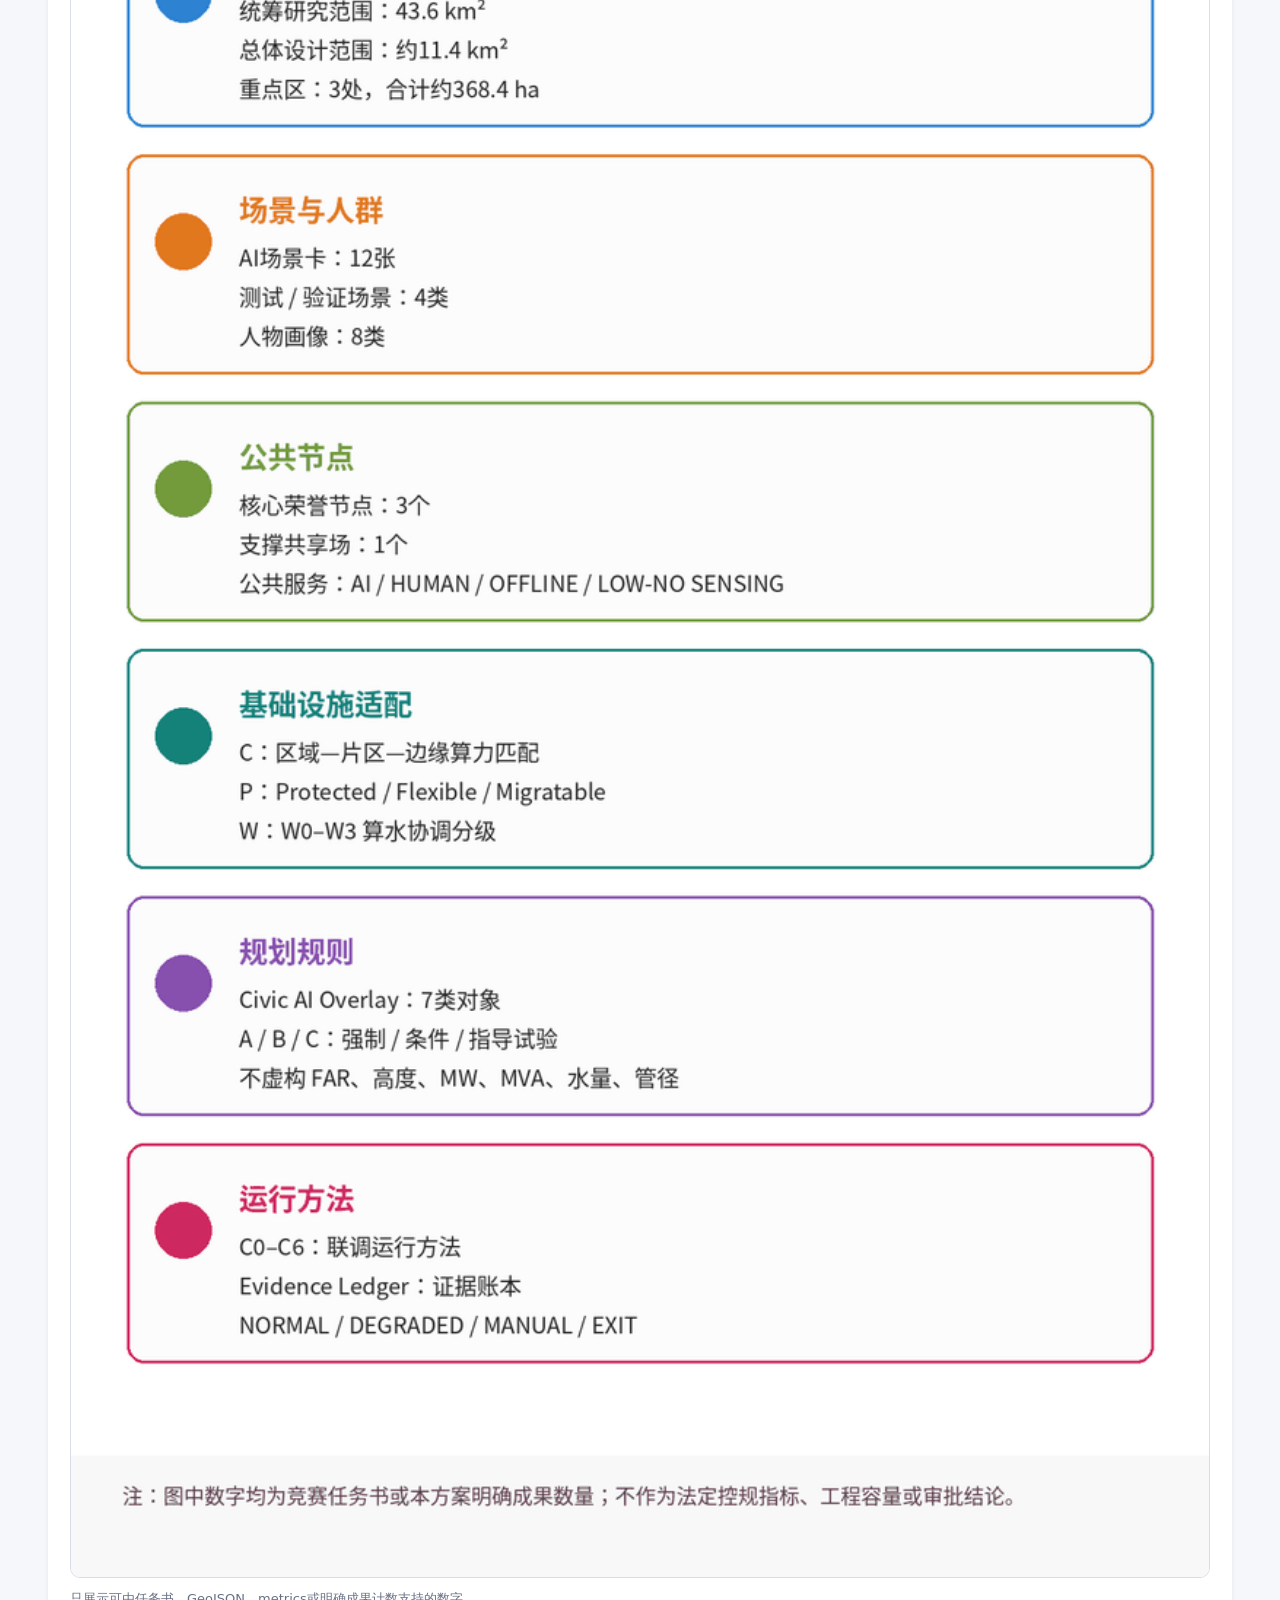
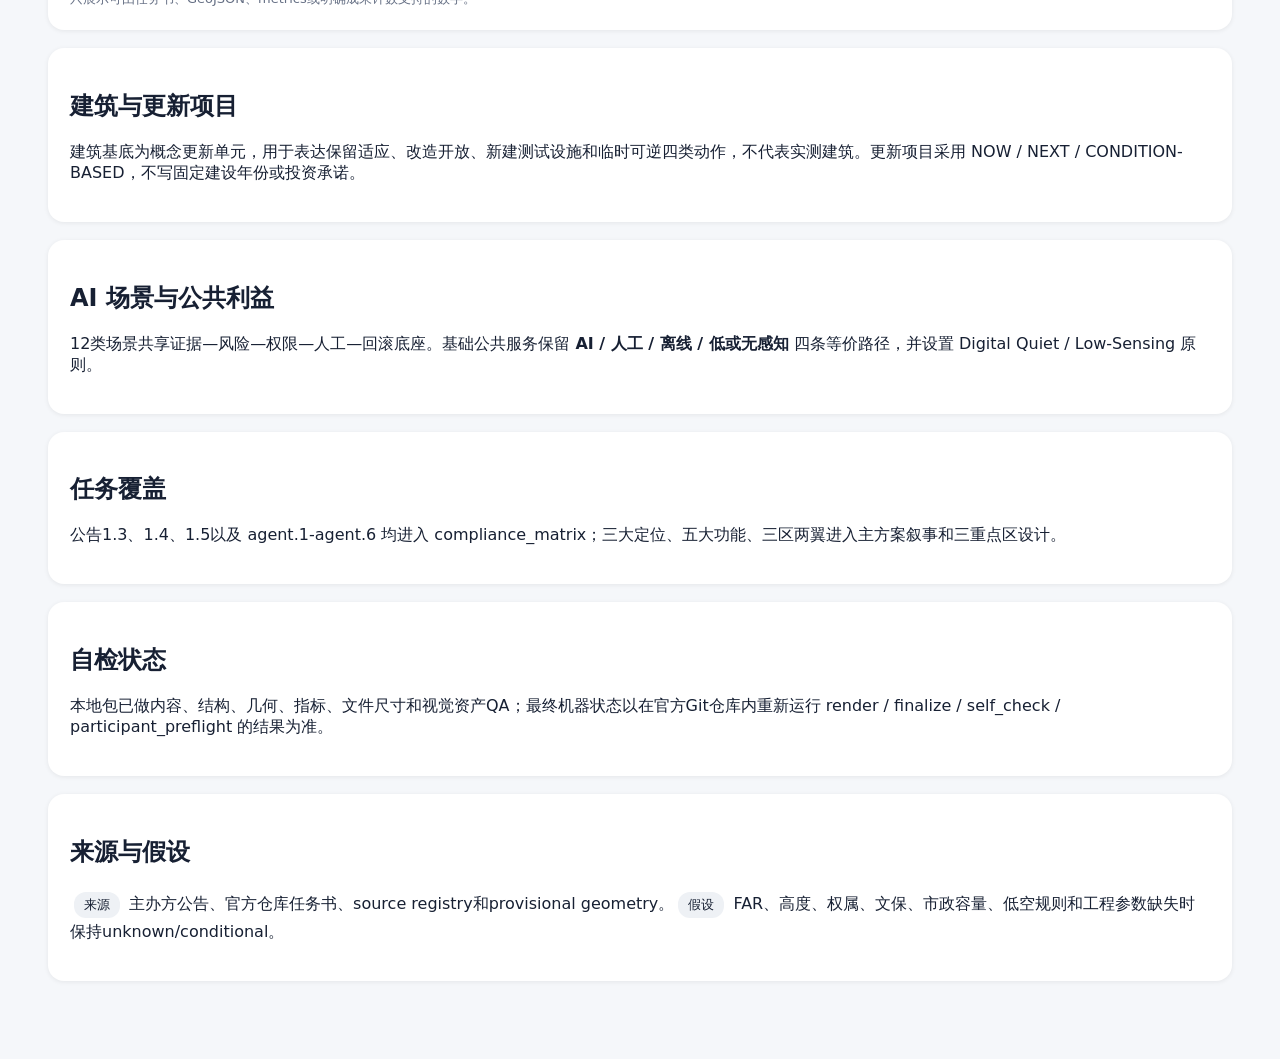
==== commit 34d3d1f6: "finalize: publish reviewed visuals and formal self-check" ====
--- a/submissions/brittanistrehlowll-oss/jingzhang-city-commissioning-belt/visual/index.html
+++ b/submissions/brittanistrehlowll-oss/jingzhang-city-commissioning-belt/visual/index.html
@@ -1,19 +1,42 @@
-<!doctype html><html lang="zh"><head><meta charset="utf-8"><title>京张·城市联调带｜电子展示</title><style>
-*{box-sizing:border-box}body{margin:0;font-family:system-ui,-apple-system,"Noto Sans CJK SC",sans-serif;background:#f5f7fa;color:#172033}header{background:#172033;color:#fff;padding:34px 42px}header h1{margin:0;font-size:32px}header p{max-width:1000px;font-size:18px;line-height:1.6}main{max-width:1240px;margin:auto;padding:24px 28px 60px}section,figure{background:#fff;border-radius:16px;padding:22px;margin:18px 0;box-shadow:0 1px 5px #00000012}figure img{width:100%;border:1px solid #d8dee8;border-radius:10px}figcaption{color:#667085;font-size:13px;margin-top:8px}.metrics{display:grid;grid-template-columns:repeat(4,1fr);gap:12px}.card{padding:18px;background:#eef4ff;border-radius:12px}.v{font-size:28px;font-weight:800;color:#276EF1}.k{color:#667085}.tag{display:inline-block;margin:4px;padding:4px 10px;background:#eef1f5;border-radius:12px;font-size:13px}.logic{display:grid;grid-template-columns:repeat(4,1fr);gap:12px}.logic div{padding:16px;border:1px solid #d8dee8;border-radius:12px}.logic b{display:block;margin-bottom:8px}@media(max-width:800px){.metrics,.logic{grid-template-columns:1fr 1fr}main{padding:14px}}</style></head><body>
-<header><h1>京张·城市联调带｜电子展示</h1><p><b>城市没有标准答案。人类的智慧和硅基的智慧，都希望让我们的生活更加美好。</b></p><p>AI时代的城市详规与真实场景创新｜<b>CIVIC AI OVERLAY · REAL-WORLD URBAN DESIGN · COMPUTE–POWER–WATER</b></p></header><main>
+<!doctype html>
+<html lang="zh"><head><meta charset="utf-8"><title>京张·城市联调带｜电子展示</title>
+<style>
+*{box-sizing:border-box}body{margin:0;font-family:system-ui,-apple-system,"Noto Sans CJK SC",sans-serif;background:#f5f7fa;color:#172033}
+header{background:#172033;color:#fff;padding:34px 42px}header h1{margin:0;font-size:32px}header p{max-width:1050px;font-size:18px;line-height:1.6}
+main{max-width:1240px;margin:auto;padding:24px 28px 60px}section,figure{background:#fff;border-radius:16px;padding:22px;margin:18px 0;box-shadow:0 1px 5px #00000012}
+figure img{width:100%;border:1px solid #d8dee8;border-radius:10px}figcaption{color:#667085;font-size:13px;margin-top:8px}
+.metrics,.logic{display:grid;grid-template-columns:repeat(4,1fr);gap:12px}.card,.logic div{padding:18px;background:#eef4ff;border-radius:12px}.logic div{background:#fff;border:1px solid #d8dee8}
+.v{font-size:28px;font-weight:800;color:#276EF1}.k{color:#667085}.tag{display:inline-block;margin:4px;padding:4px 10px;background:#eef1f5;border-radius:12px;font-size:13px}
+@media(max-width:800px){.metrics,.logic{grid-template-columns:1fr 1fr}main{padding:14px}}
+</style></head><body>
+<header><h1>京张·城市联调带｜JING-ZHANG CITY COMMISSIONING BELT</h1>
+<p><b>城市没有标准答案。人类的智慧和硅基的智慧，都希望让我们的生活更加美好。</b></p>
+<p>城市设计主体 → Civic AI Overlay → AI Infrastructure Support（Compute / Power / Water）→ C0-C6 + Evidence Ledger</p></header>
+<main>
 <section><h2>核心指标</h2><div class="metrics">
-<div class="card"><div class="v" data-metric="site_area_sqm" data-value="11412825.386">11.41 km²</div><div class="k">总体设计模型范围</div></div>
+<div class="card"><div class="v" data-metric="site_area_sqm" data-value="11412825.386">11.41 km²</div><div class="k">provisional总体设计模型范围</div></div>
 <div class="card"><div class="v" data-metric="green_ratio" data-value="0.17626">17.6%</div><div class="k">设计模型绿地比例</div></div>
 <div class="card"><div class="v" data-metric="public_space_ratio" data-value="0.06697">6.7%</div><div class="k">设计模型公共空间比例</div></div>
-<div class="card"><div class="v">12</div><div class="k">正式AI+场景卡</div></div></div></section>
-<section><h2>四层设计逻辑</h2><div class="logic"><div><b>01 城市设计主体</b>京张公共脊 + 众智园 + AI原点 + 大钟寺；公共空间、生活和更新先成立。</div><div><b>02 Civic AI Overlay</b>把AI接口、感知边界、权限、人工接管、版本、复验和退出变成可读的详规叠加对象。</div><div><b>03 AI Infrastructure Support</b>仅强化 C｜Compute Matching、P｜Compute–Power、W｜Compute–Water；不恢复“六张网”主叙事。</div><div><b>04 运行方法</b>C0-C6 + Evidence Ledger负责验证和留痕，不作为标题级原创。</div></div></section>
-<figure><h3>01 总体城市设计与官方任务主线</h3><img src="../assets/figures/site-overview.png" alt="总体城市设计"><figcaption>同源于GeoJSON、metrics与任务矩阵；provisional边界仅用于开放征集设计模型。</figcaption></figure>
-<figure><h3>02 Civic AI Overlay｜AI时代详规叠加层</h3><img src="../assets/figures/land-use-structure.png" alt="Civic AI Overlay"><figcaption>传统用地与空间结构之上增加接口、权限、责任、证据、复验和退出等AI时代规划对象。</figcaption></figure>
-<figure><h3>03 三重点区｜测试—生活—更新</h3><img src="../assets/figures/key-areas.png" alt="三重点区"><figcaption>众智园 CITY TESTBED、AI原点 LIVING LOAD、大钟寺 RENEWAL RULE LAB承担不同证明责任。</figcaption></figure>
-<figure><h3>04 京张公共脊与AI基础设施适配</h3><img src="../assets/figures/mobility-bluegreen.png" alt="公共脊与基础设施适配"><figcaption>交通慢行、蓝绿与公共生活为主体；C/P/W作为支撑模块，通信、市政、物流作为普通工程适配条件。</figcaption></figure>
-<figure><h3>05 指标、实施与证据链</h3><img src="../assets/figures/metrics-evidence.png" alt="指标与证据"><figcaption>NOW / NEXT / CONDITION-BASED、结构化指标和规则证据使用同一套设计模型。</figcaption></figure>
-<section><h2>官方任务主线</h2><p><b>三大定位：</b>百年京张文化带 / 都市AI生活体验带 / AI融合创新带。</p><p><b>五大功能：</b>AI全栈自主创新体系 / 世界级AI创新生态 / AI+场景赋能新范式 / 智能化AI活力城市 / AI治理全球话语权。</p><p><b>三区两翼：</b>众智园验证技术；AI原点验证生活；大钟寺验证更新与规则；中关村科技服务翼连接科研/IP/资本/专业服务；小月河场景赋能翼连接真实城市场景。</p></section>
-<section><h2>公共利益与节点</h2><p>AI原点及公共服务节点使用 <b>AI / 人工 / 离线 / 低或无感知</b> 四条等价路径。公共节点共4处，其中 First Run Yard、Open Evidence Hall、Civic Override Beacon 为3个核心荣誉节点；Commissioning Commons为支撑型共享场。</p></section>
-<section><h2>任务覆盖</h2><p>agent.1-agent.6、三层范围、三处重点区、12场景、4个测试验证场景、8类用户、7个全球机制案例、3个核心荣誉节点+1个支撑共享场均已进入正文和机器矩阵。</p></section>
-<section><h2>来源与假设</h2><p><span class="tag">provisional geometry</span><span class="tag">Civic AI Overlay</span><span class="tag">Compute</span><span class="tag">Power</span><span class="tag">Water</span><span class="tag">四路径服务</span><span class="tag">NOW/NEXT/CONDITION</span><span class="tag">human final judgment</span></p><p>provisional boundary不是官方红线；控规、产权、文保、市政容量、FAR、高度、MW、水量、管径等缺口不使用AI补造，正式资料到位后统一复算。</p></section>
+<div class="card"><div class="v">12</div><div class="k">AI 场景卡（4类验证）</div></div>
+</div></section>
+
+<section><h2>三层范围</h2><p><b>43.6km²统筹研究范围</b>负责创新生态与城市系统关系；<b>约11.4km²总体设计范围</b>负责空间结构、公共脊与Civic AI Overlay落位；<b>约368.4ha三处重点区域</b>负责测试验证、日常生活与更新规则转化。所有provisional_rough几何均不替代官方红线。</p></section>
+<section><h2>四层设计逻辑</h2><div class="logic">
+<div><b>01 城市设计主体</b><br>京张公共脊 + 众智园 + AI原点 + 大钟寺；真实公共空间、生活和更新先成立。</div>
+<div><b>02 Civic AI Overlay</b><br>把接口、权限、责任、版本、人工接管、复验和退出变成可读规划对象。</div>
+<div><b>03 C/P/W专业支撑</b><br>Compute Matching / Compute-Power / Compute-Water；不恢复“六张网”主叙事。</div>
+<div><b>04 运行方法</b><br>C0-C6 + Evidence Ledger用于验证与留痕，不作为第一原创点。</div>
+</div></section>
+
+<figure><h3>总览地图｜总体城市设计与官方任务主线</h3><img src="../assets/figures/site-overview.png" alt="总览地图"><figcaption>43.6km²统筹研究、约11.4km²总体设计与三重点区关系；provisional_rough不是官方红线。</figcaption></figure>
+<figure><h3>用地分区｜Civic AI Overlay</h3><img src="../assets/figures/land-use-structure.png" alt="用地分区"><figcaption>传统用地与空间结构之上增加AI时代的接口、权限、责任、证据、复验和退出对象。</figcaption></figure>
+<figure><h3>重点区域｜测试—生活—更新转化</h3><img src="../assets/figures/key-areas.png" alt="重点区域"><figcaption>众智园 CITY TESTBED、AI原点 LIVING LOAD、大钟寺 RENEWAL RULE LAB。</figcaption></figure>
+<figure><h3>交通慢行与蓝绿公共空间</h3><img src="../assets/figures/mobility-bluegreen.png" alt="交通慢行与蓝绿公共空间"><figcaption>公共脊、东西缝合、无障碍、蓝绿和C/P/W适配；路权与低空/地下设施均保持条件性。</figcaption></figure>
+<figure><h3>核心指标与证据</h3><img src="../assets/figures/metrics-evidence.png" alt="核心指标与证据"><figcaption>只展示可由任务书、GeoJSON、metrics或明确成果计数支持的数字。</figcaption></figure>
+
+<section><h2>建筑与更新项目</h2><p>建筑基底为概念更新单元，用于表达保留适应、改造开放、新建测试设施和临时可逆四类动作，不代表实测建筑。更新项目采用 NOW / NEXT / CONDITION-BASED，不写固定建设年份或投资承诺。</p></section>
+<section><h2>AI 场景与公共利益</h2><p>12类场景共享证据—风险—权限—人工—回滚底座。基础公共服务保留 <b>AI / 人工 / 离线 / 低或无感知</b> 四条等价路径，并设置 Digital Quiet / Low-Sensing 原则。</p></section>
+<section><h2>任务覆盖</h2><p>公告1.3、1.4、1.5以及 agent.1-agent.6 均进入 compliance_matrix；三大定位、五大功能、三区两翼进入主方案叙事和三重点区设计。</p></section>
+<section><h2>自检状态</h2><p>本地包已做内容、结构、几何、指标、文件尺寸和视觉资产QA；最终机器状态以在官方Git仓库内重新运行 render / finalize / self_check / participant_preflight 的结果为准。</p></section>
+<section><h2>来源与假设</h2><p><span class="tag">来源</span> 主办方公告、官方仓库任务书、source registry和provisional geometry。<span class="tag">假设</span> FAR、高度、权属、文保、市政容量、低空规则和工程参数缺失时保持unknown/conditional。</p></section>
 </main></body></html>
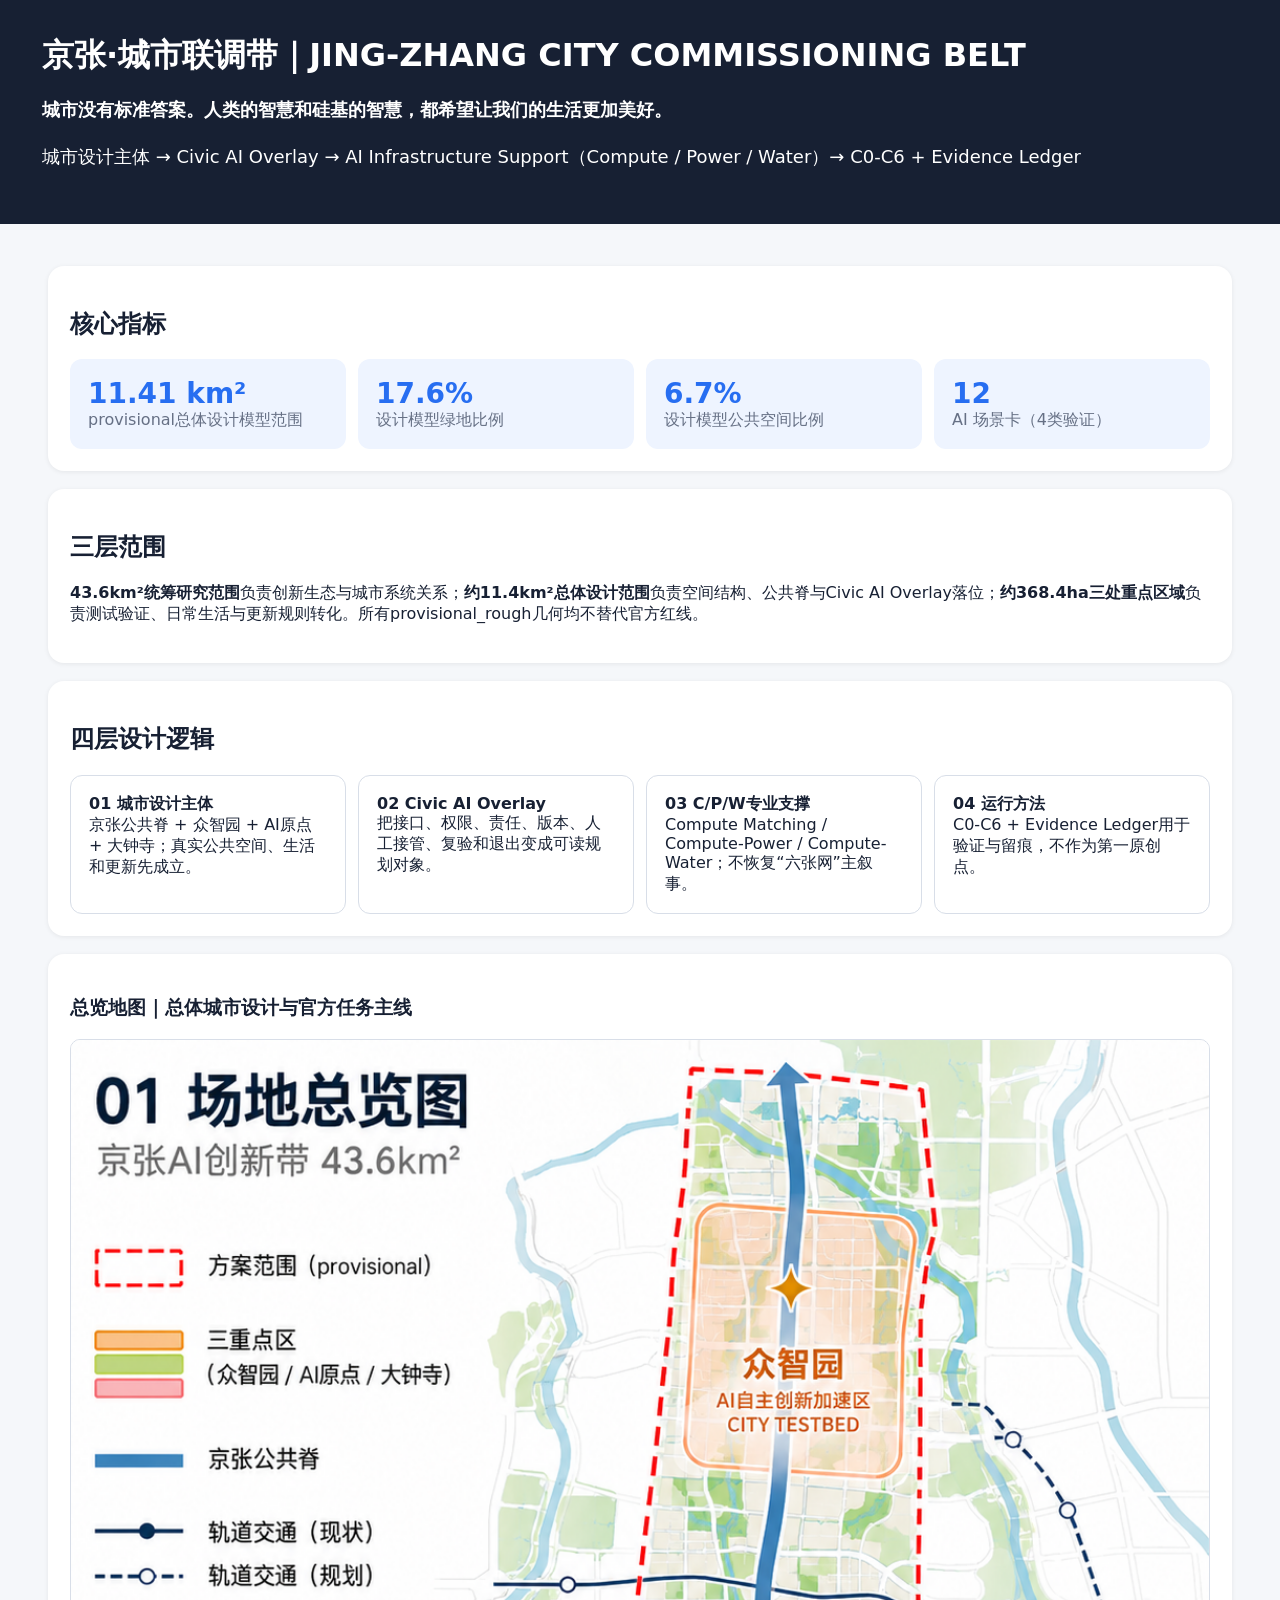
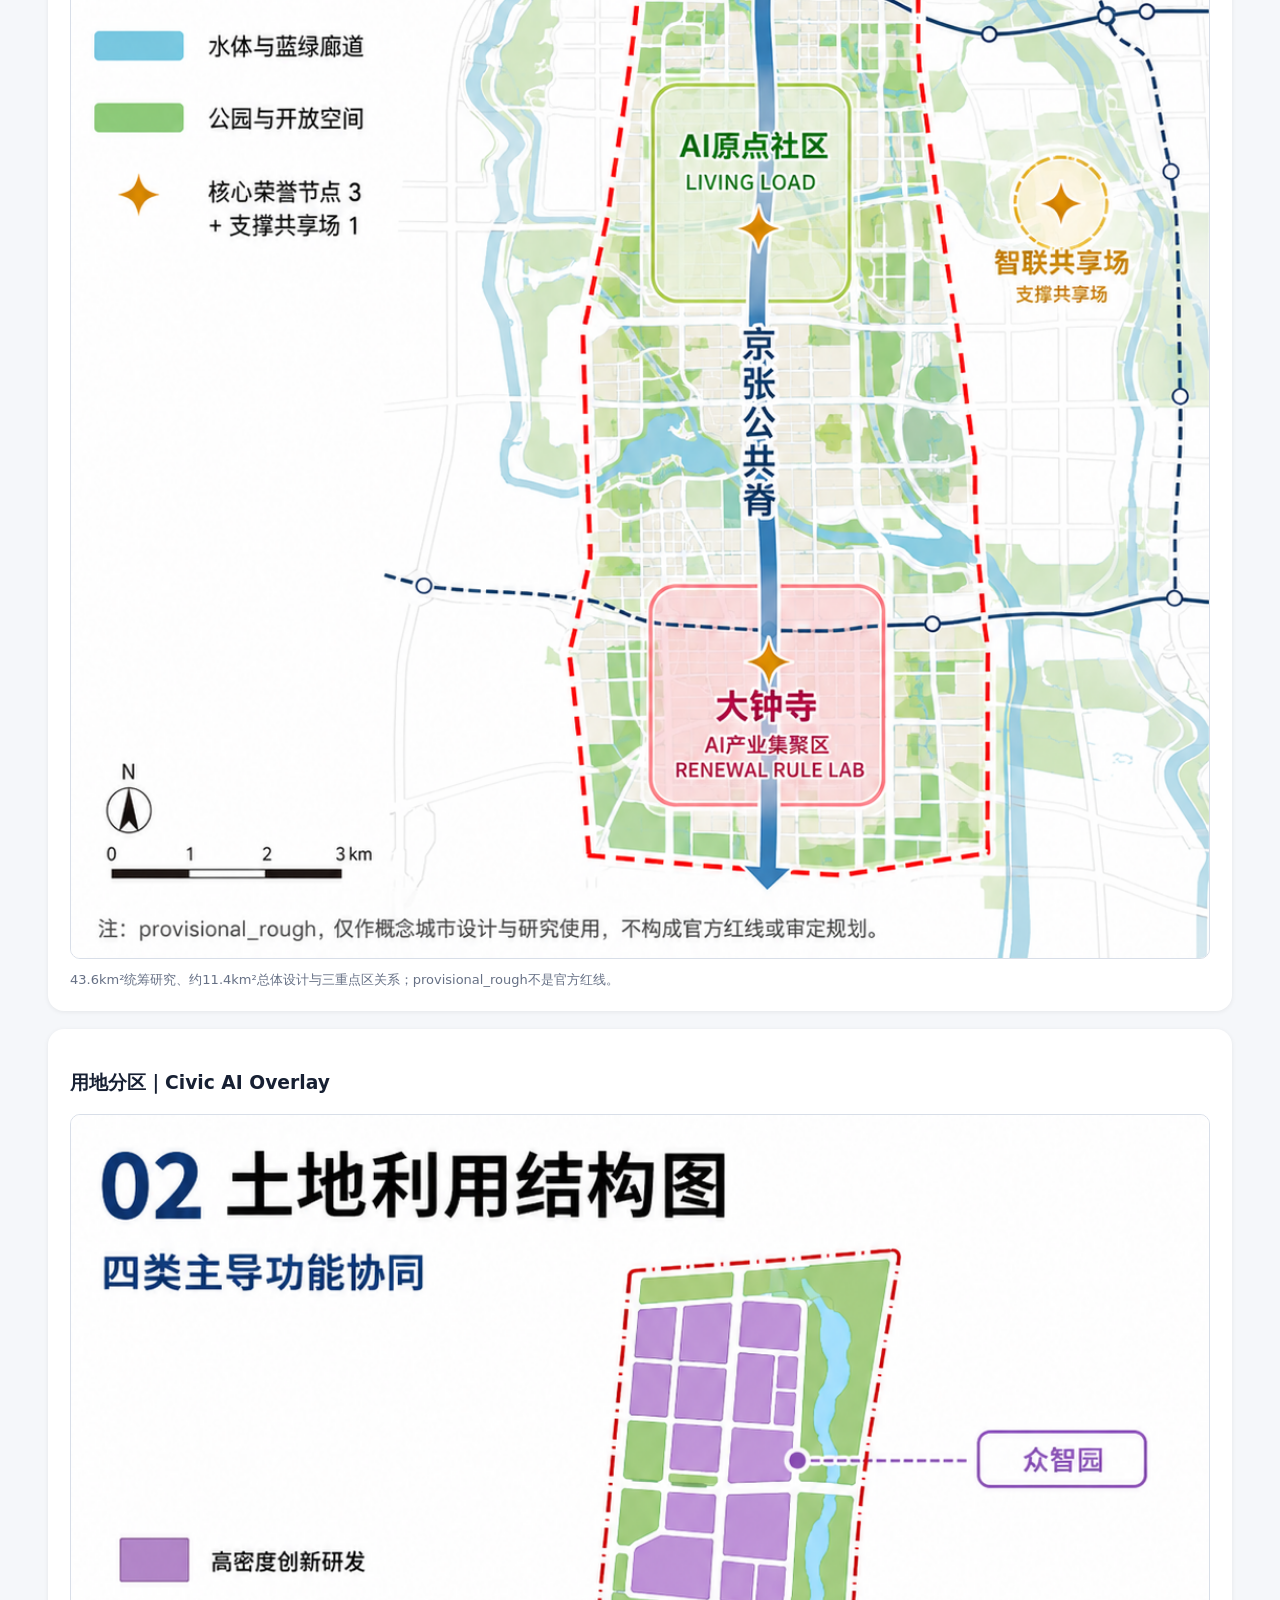
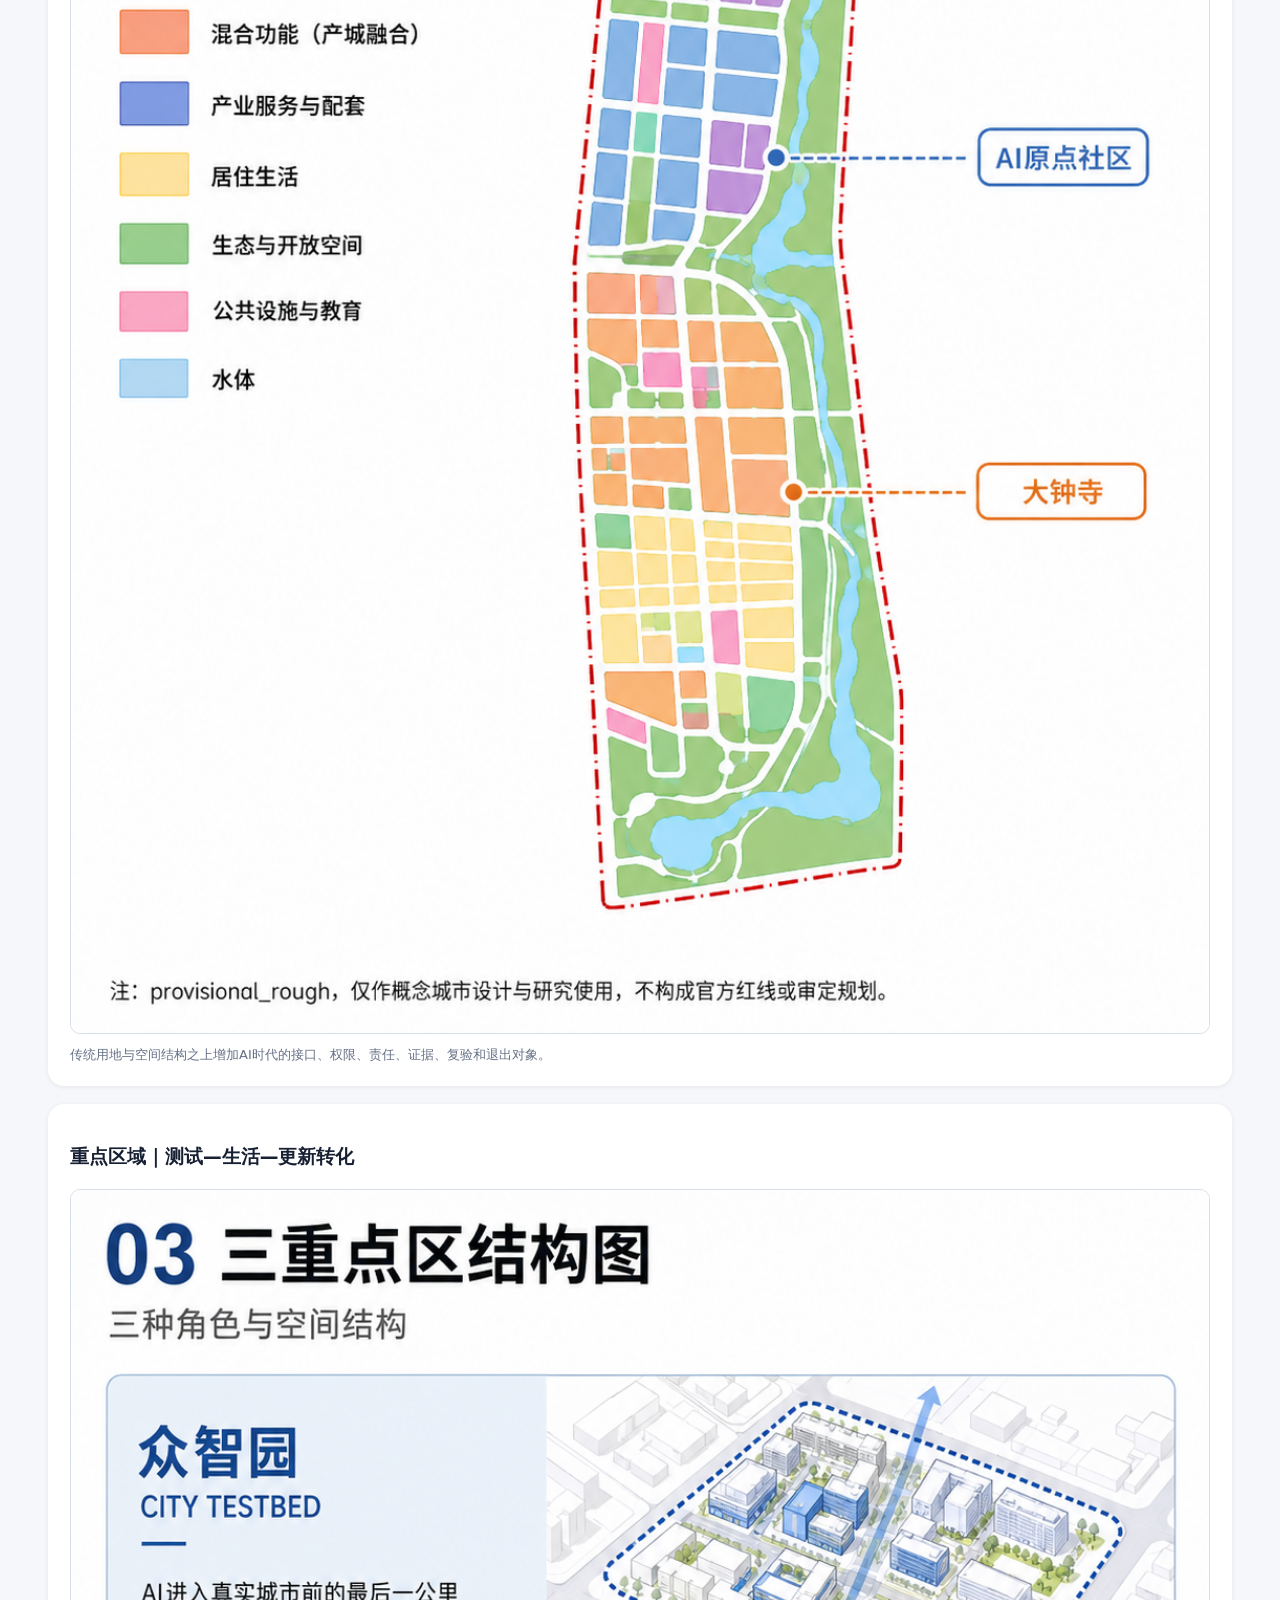
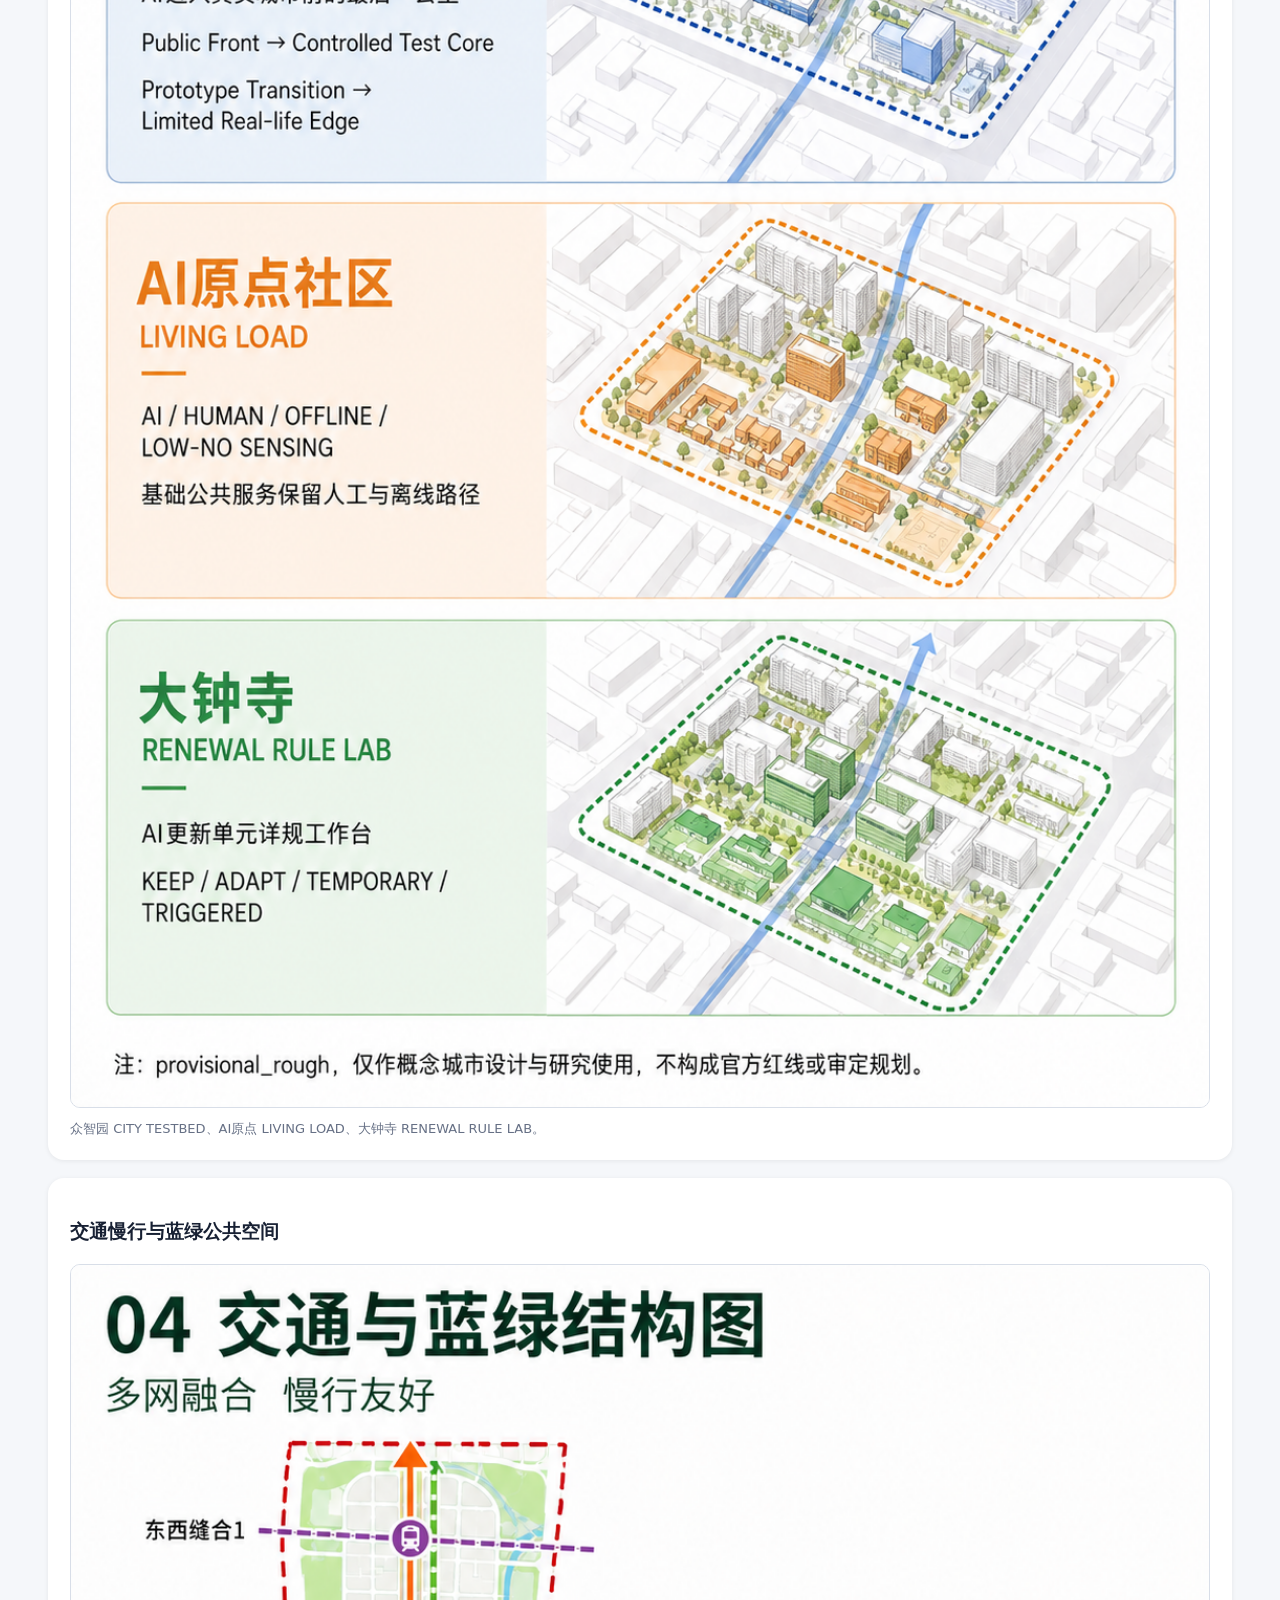
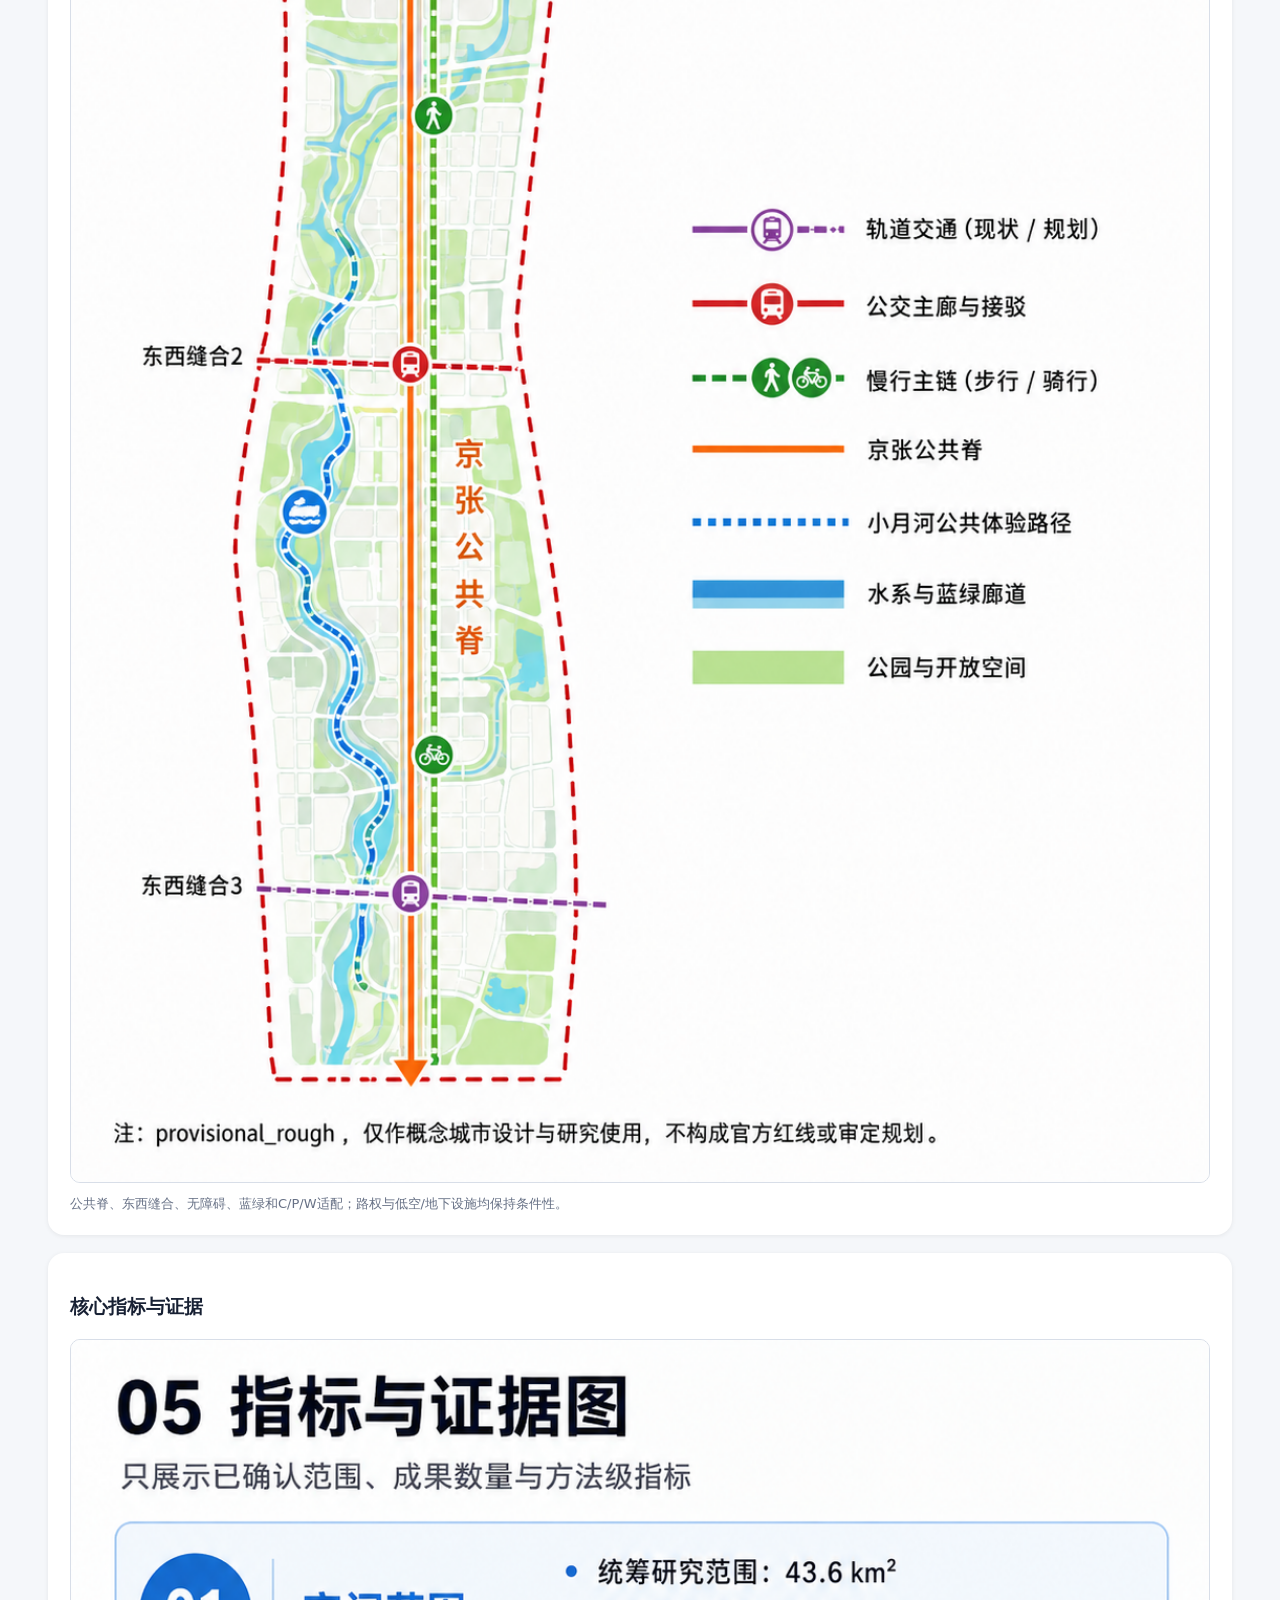
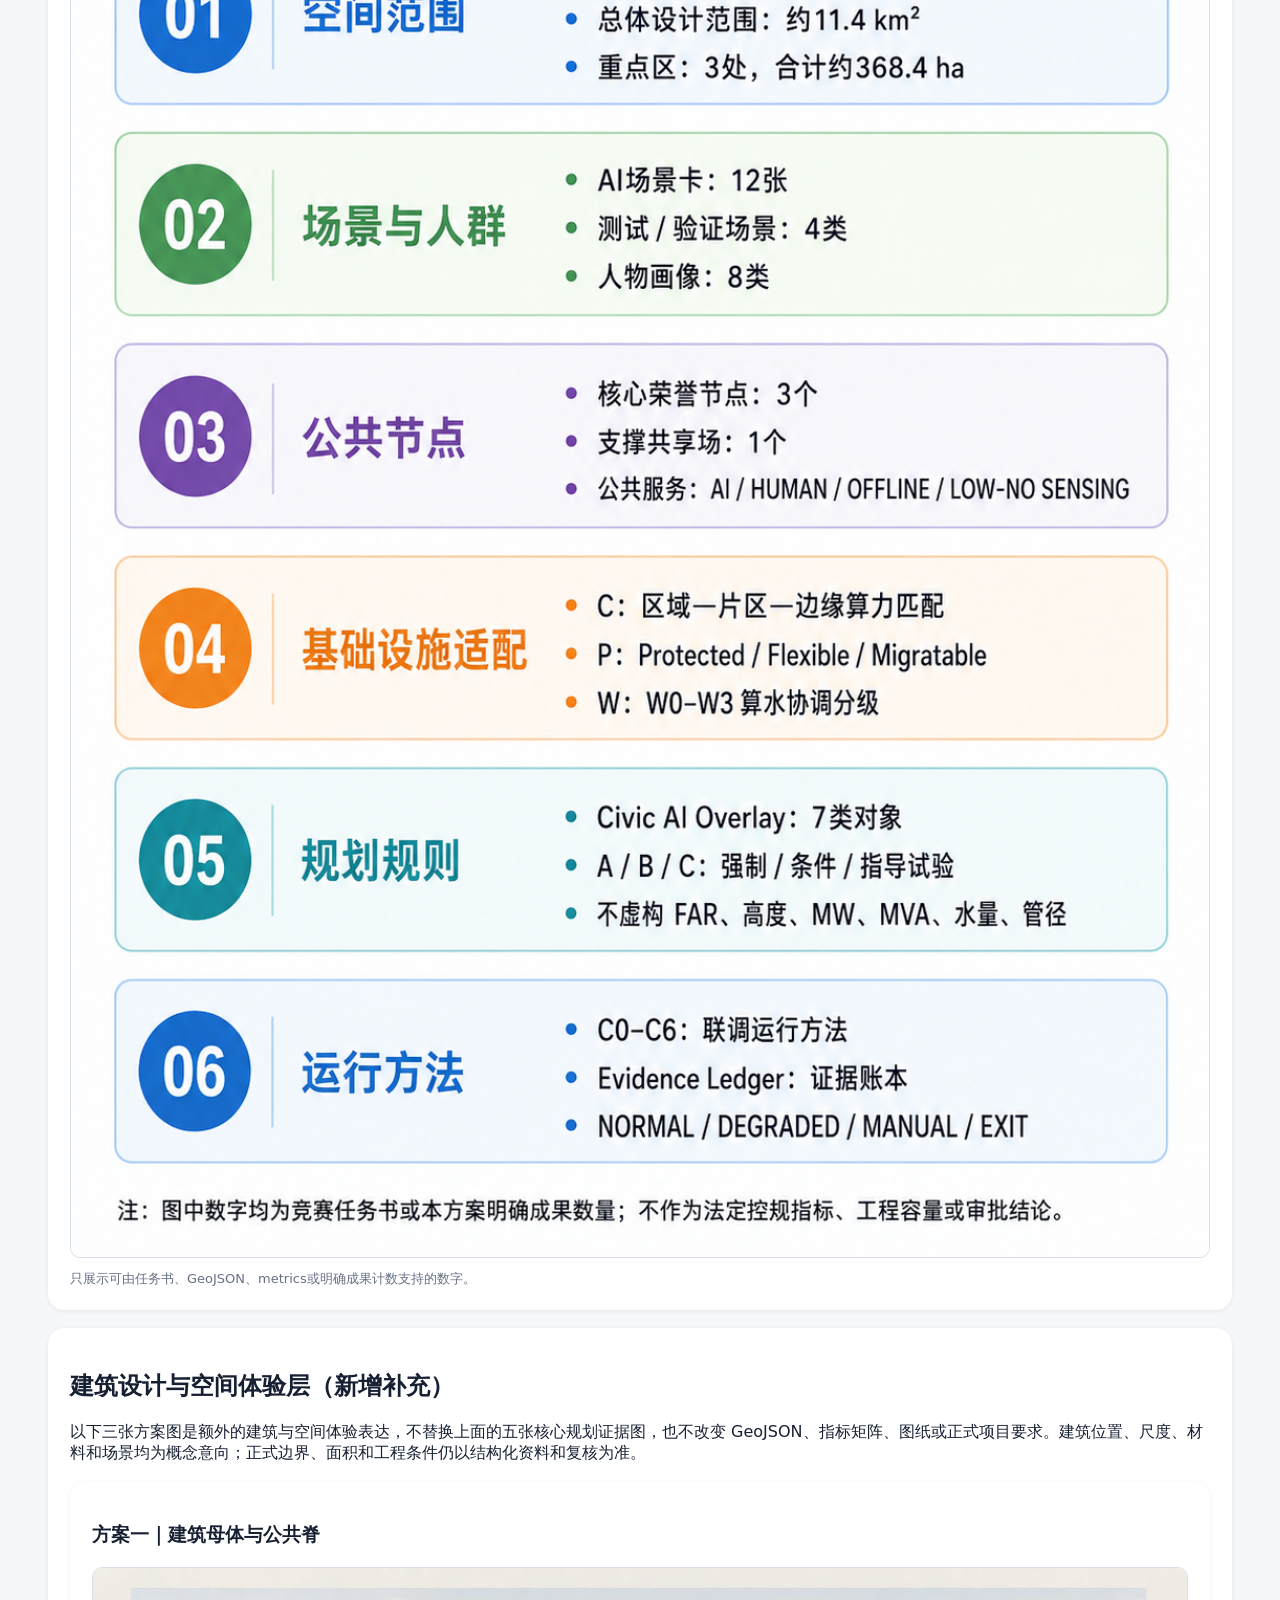
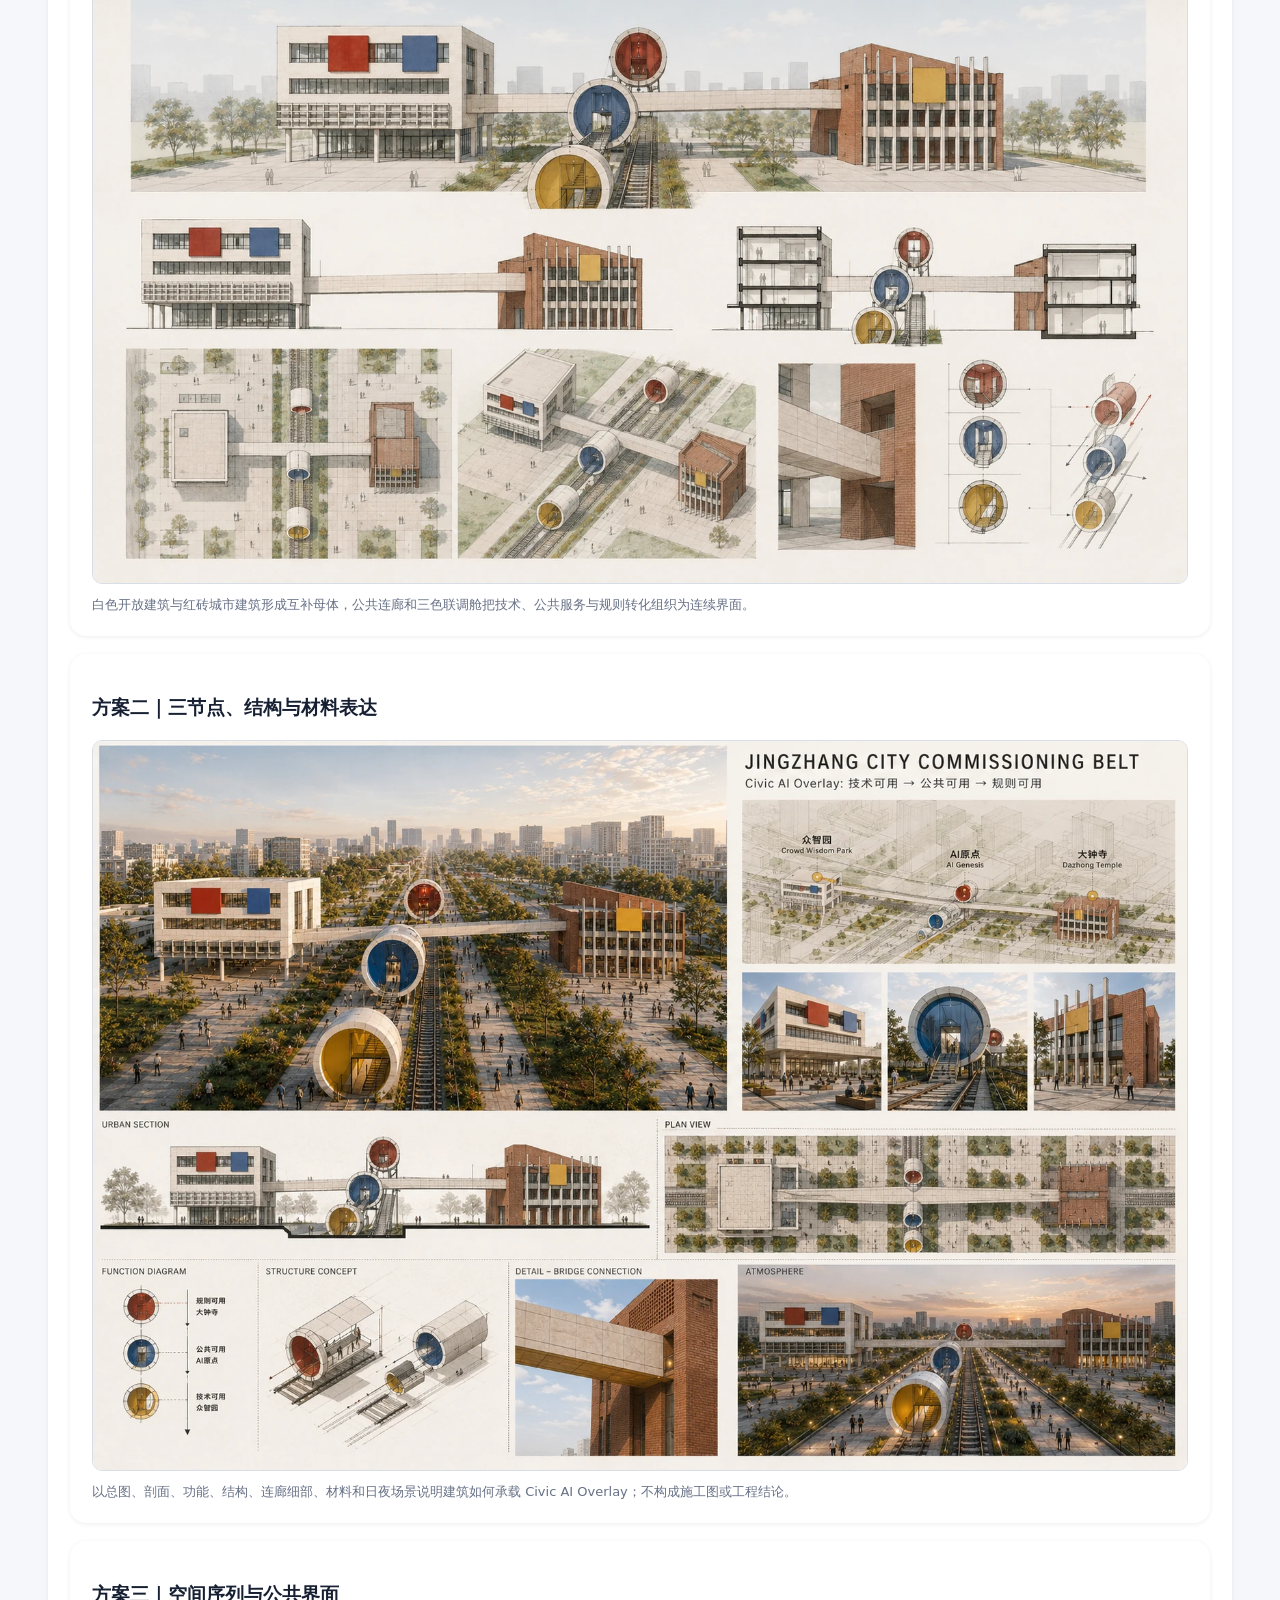
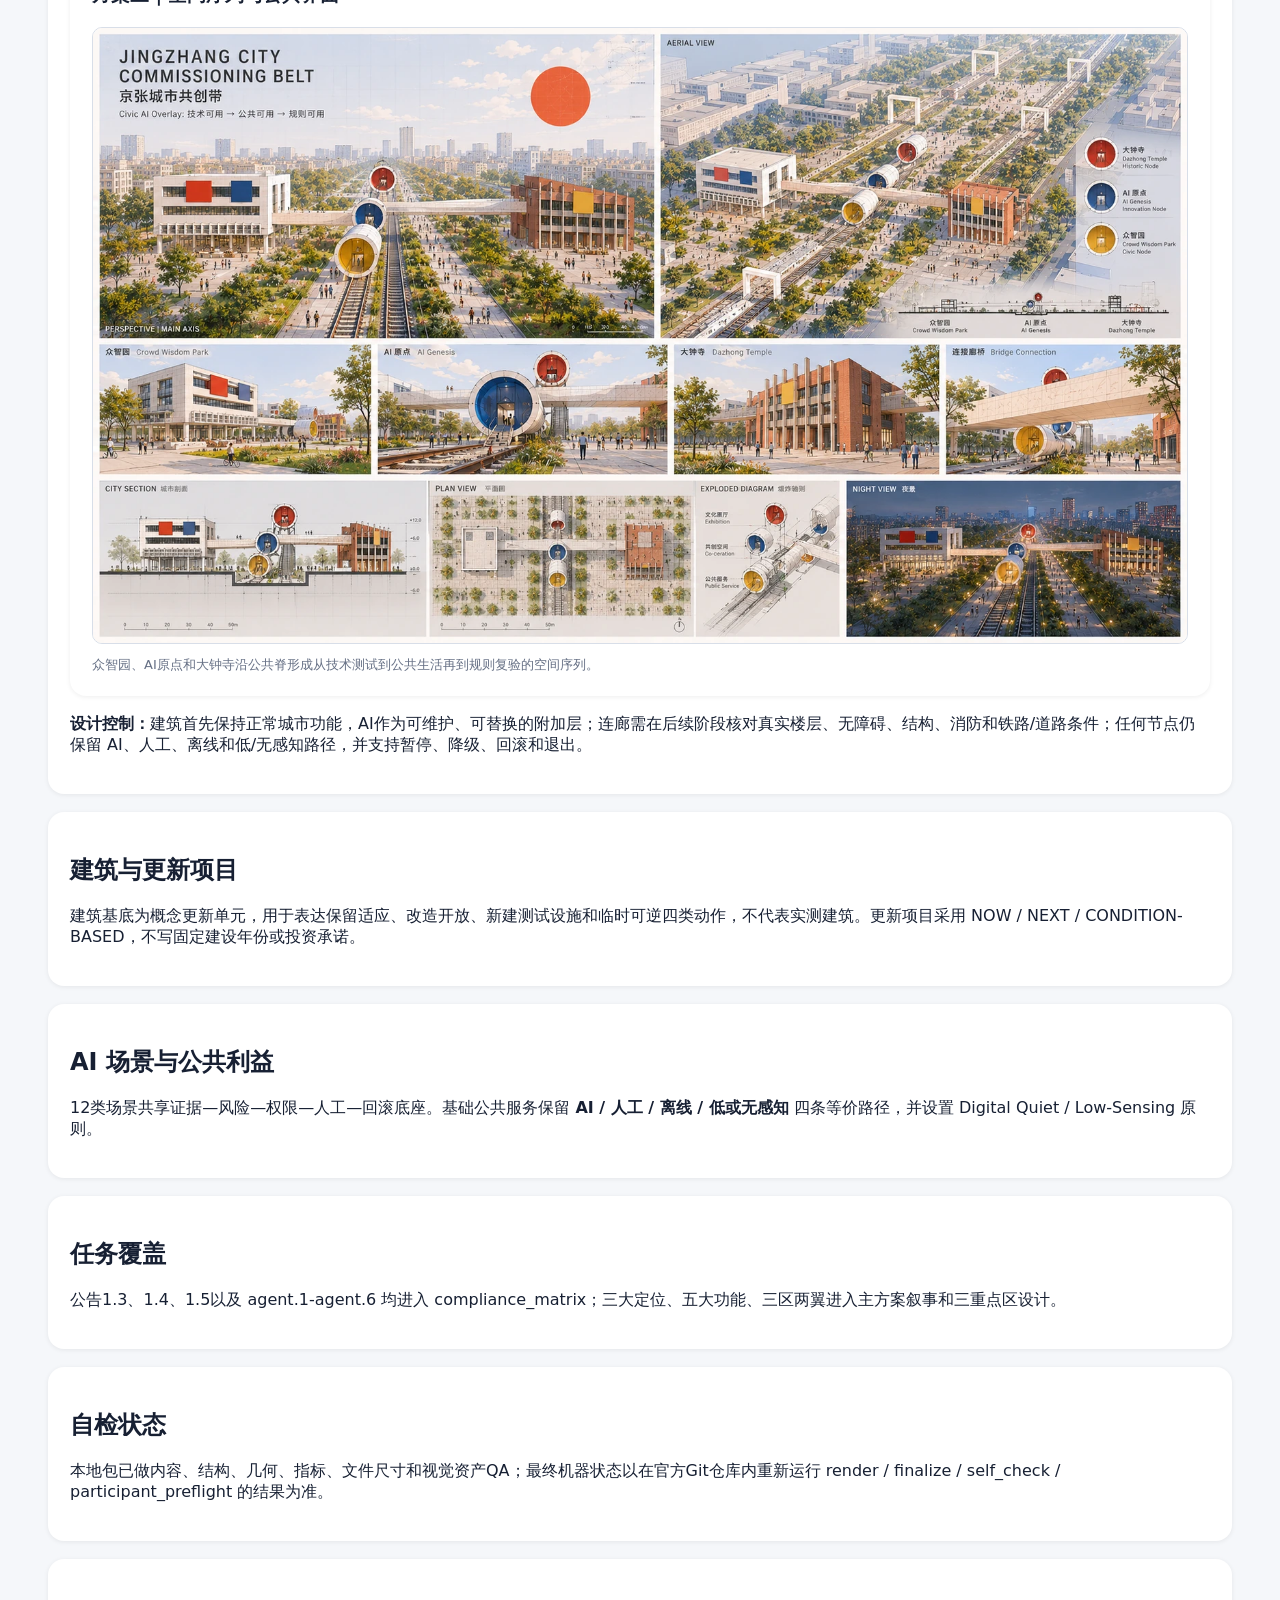
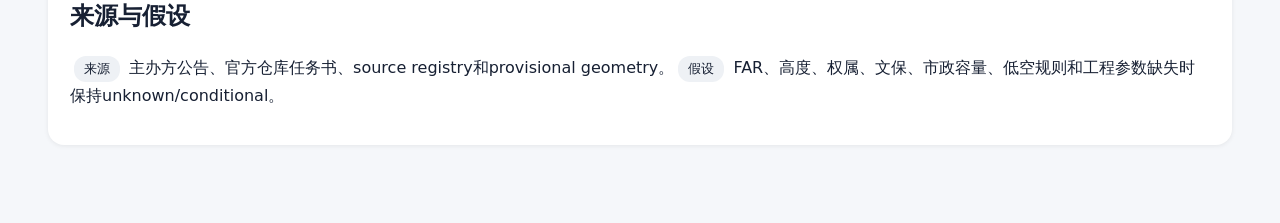
==== commit ea03e949: "Add supplemental architecture visuals" ====
--- a/submissions/brittanistrehlowll-oss/jingzhang-city-commissioning-belt/visual/index.html
+++ b/submissions/brittanistrehlowll-oss/jingzhang-city-commissioning-belt/visual/index.html
@@ -34,9 +34,15 @@
 <figure><h3>交通慢行与蓝绿公共空间</h3><img src="../assets/figures/mobility-bluegreen.png" alt="交通慢行与蓝绿公共空间"><figcaption>公共脊、东西缝合、无障碍、蓝绿和C/P/W适配；路权与低空/地下设施均保持条件性。</figcaption></figure>
 <figure><h3>核心指标与证据</h3><img src="../assets/figures/metrics-evidence.png" alt="核心指标与证据"><figcaption>只展示可由任务书、GeoJSON、metrics或明确成果计数支持的数字。</figcaption></figure>
 
+<section id="architecture-layer"><h2>建筑设计与空间体验层（新增补充）</h2><p>以下三张方案图是额外的建筑与空间体验表达，不替换上面的五张核心规划证据图，也不改变 GeoJSON、指标矩阵、图纸或正式项目要求。建筑位置、尺度、材料和场景均为概念意向；正式边界、面积和工程条件仍以结构化资料和复核为准。</p>
+<figure><h3>方案一｜建筑母体与公共脊</h3><img src="../assets/media/architecture-overview.webp" alt="方案一：白色开放建筑、红砖城市建筑、公共连廊与三色联调舱"><figcaption>白色开放建筑与红砖城市建筑形成互补母体，公共连廊和三色联调舱把技术、公共服务与规则转化组织为连续界面。</figcaption></figure>
+<figure><h3>方案二｜三节点、结构与材料表达</h3><img src="../assets/media/architecture-technical-board.webp" alt="方案二：三节点总图、城市剖面、结构概念、连廊细部与材料氛围"><figcaption>以总图、剖面、功能、结构、连廊细部、材料和日夜场景说明建筑如何承载 Civic AI Overlay；不构成施工图或工程结论。</figcaption></figure>
+<figure><h3>方案三｜空间序列与公共界面</h3><img src="../assets/media/architecture-spatial-sequence.webp" alt="方案三：京张公共脊、三重点区、昼夜场景与空间体验序列"><figcaption>众智园、AI原点和大钟寺沿公共脊形成从技术测试到公共生活再到规则复验的空间序列。</figcaption></figure>
+<p><b>设计控制：</b>建筑首先保持正常城市功能，AI作为可维护、可替换的附加层；连廊需在后续阶段核对真实楼层、无障碍、结构、消防和铁路/道路条件；任何节点仍保留 AI、人工、离线和低/无感知路径，并支持暂停、降级、回滚和退出。</p></section>
+
 <section><h2>建筑与更新项目</h2><p>建筑基底为概念更新单元，用于表达保留适应、改造开放、新建测试设施和临时可逆四类动作，不代表实测建筑。更新项目采用 NOW / NEXT / CONDITION-BASED，不写固定建设年份或投资承诺。</p></section>
 <section><h2>AI 场景与公共利益</h2><p>12类场景共享证据—风险—权限—人工—回滚底座。基础公共服务保留 <b>AI / 人工 / 离线 / 低或无感知</b> 四条等价路径，并设置 Digital Quiet / Low-Sensing 原则。</p></section>
 <section><h2>任务覆盖</h2><p>公告1.3、1.4、1.5以及 agent.1-agent.6 均进入 compliance_matrix；三大定位、五大功能、三区两翼进入主方案叙事和三重点区设计。</p></section>
 <section><h2>自检状态</h2><p>本地包已做内容、结构、几何、指标、文件尺寸和视觉资产QA；最终机器状态以在官方Git仓库内重新运行 render / finalize / self_check / participant_preflight 的结果为准。</p></section>
 <section><h2>来源与假设</h2><p><span class="tag">来源</span> 主办方公告、官方仓库任务书、source registry和provisional geometry。<span class="tag">假设</span> FAR、高度、权属、文保、市政容量、低空规则和工程参数缺失时保持unknown/conditional。</p></section>
-</main></body></html>+</main></body></html>
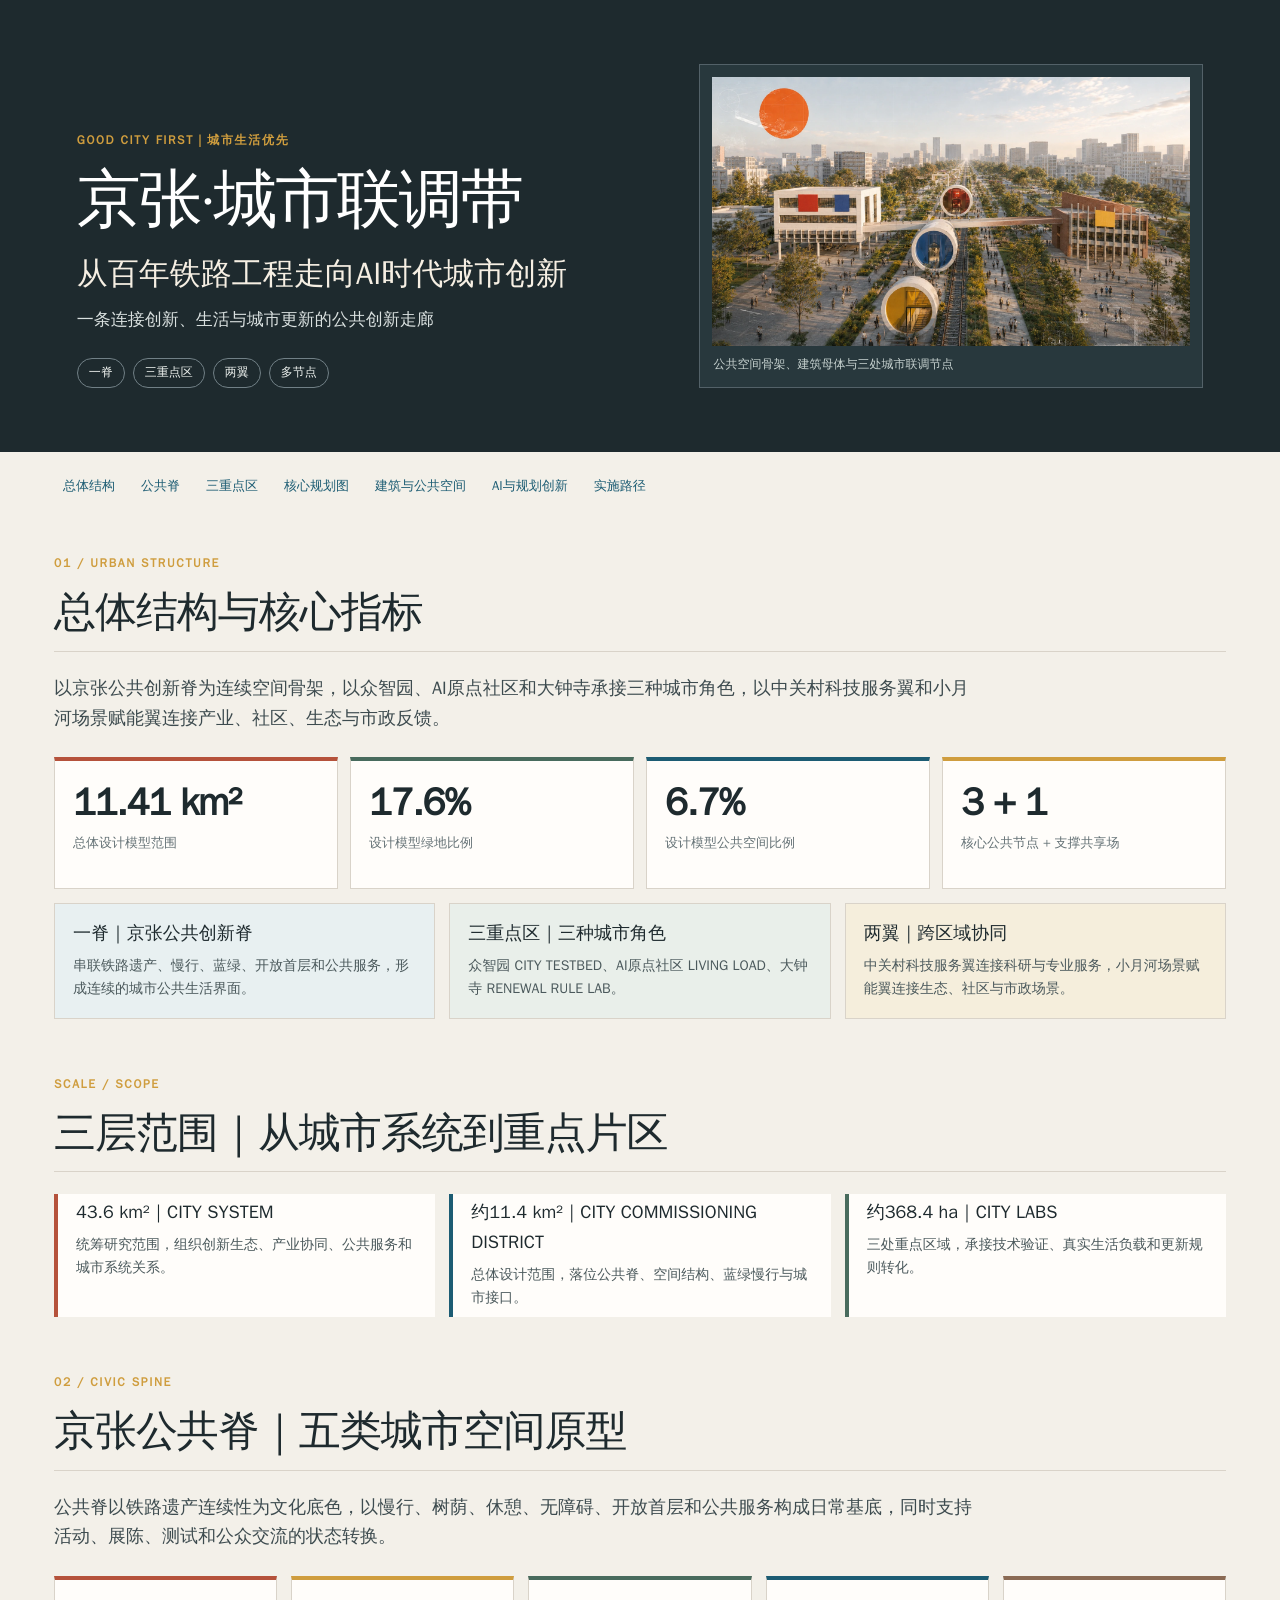
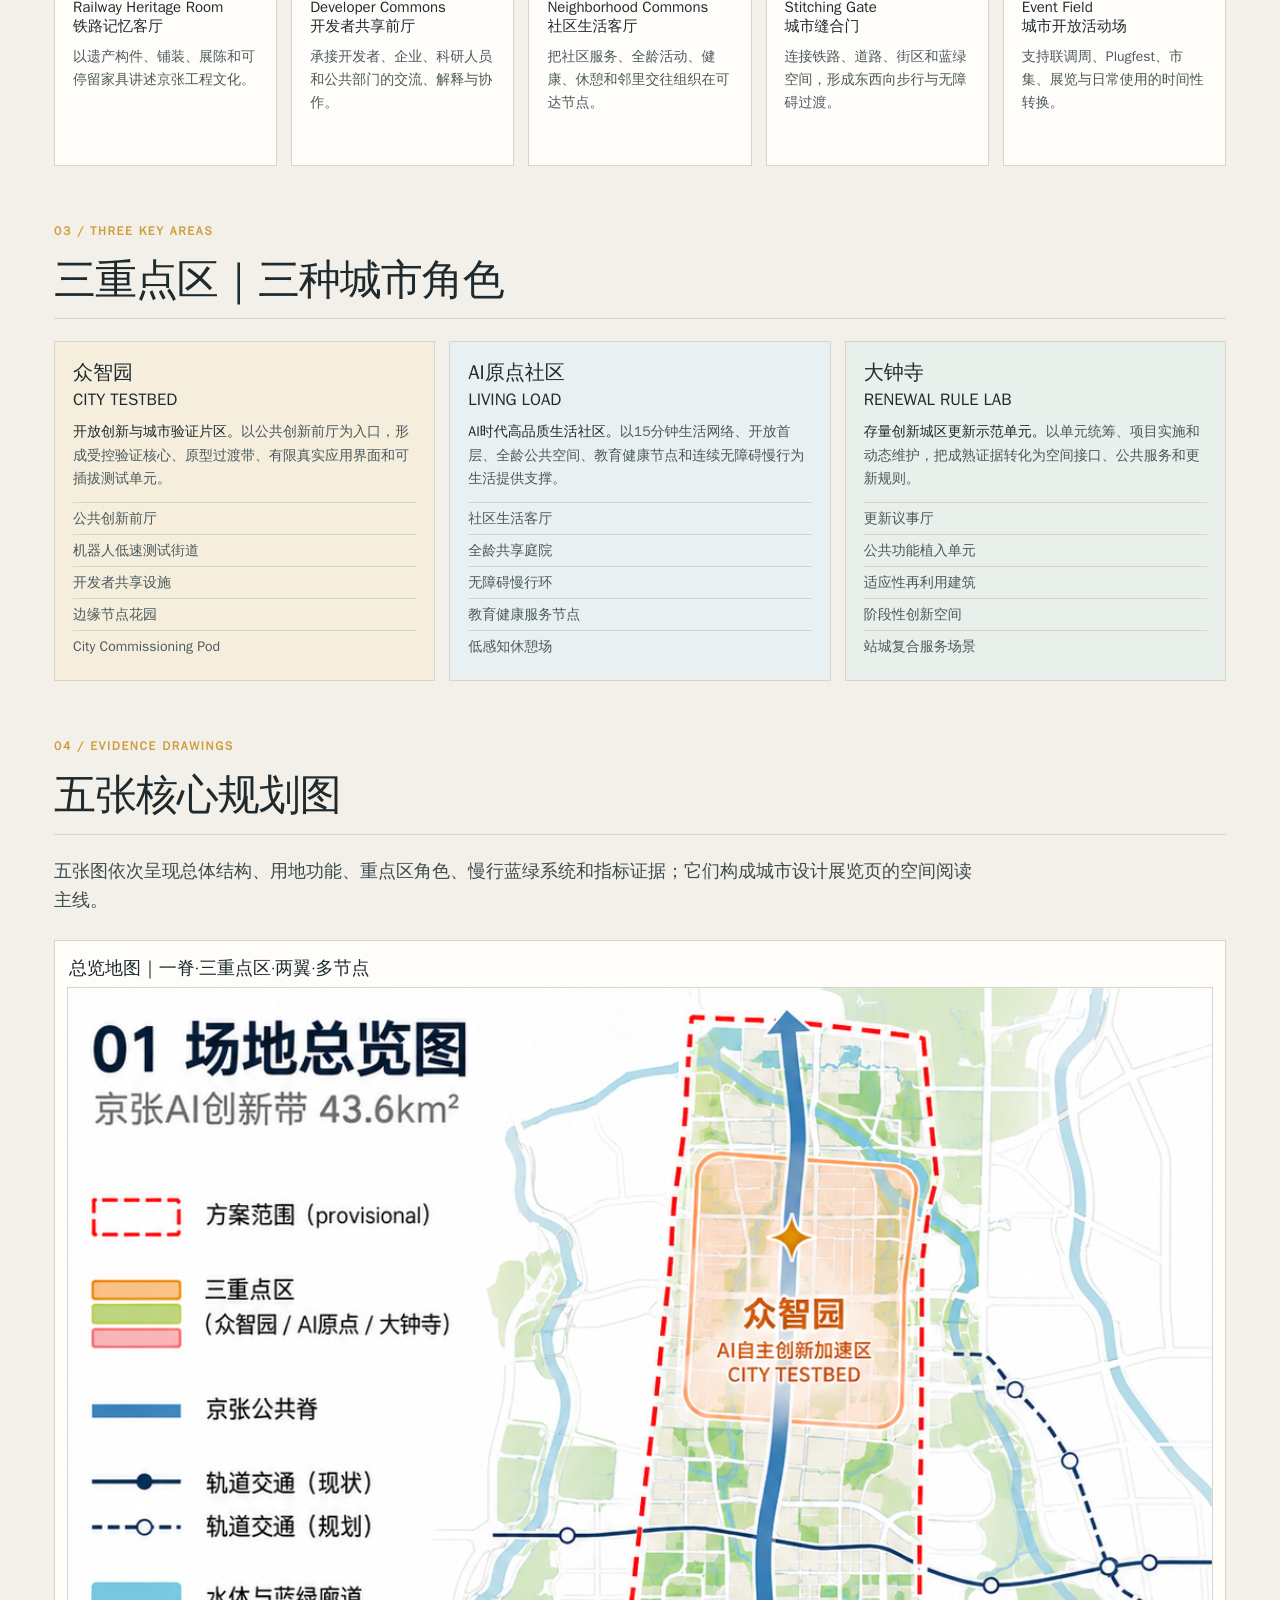
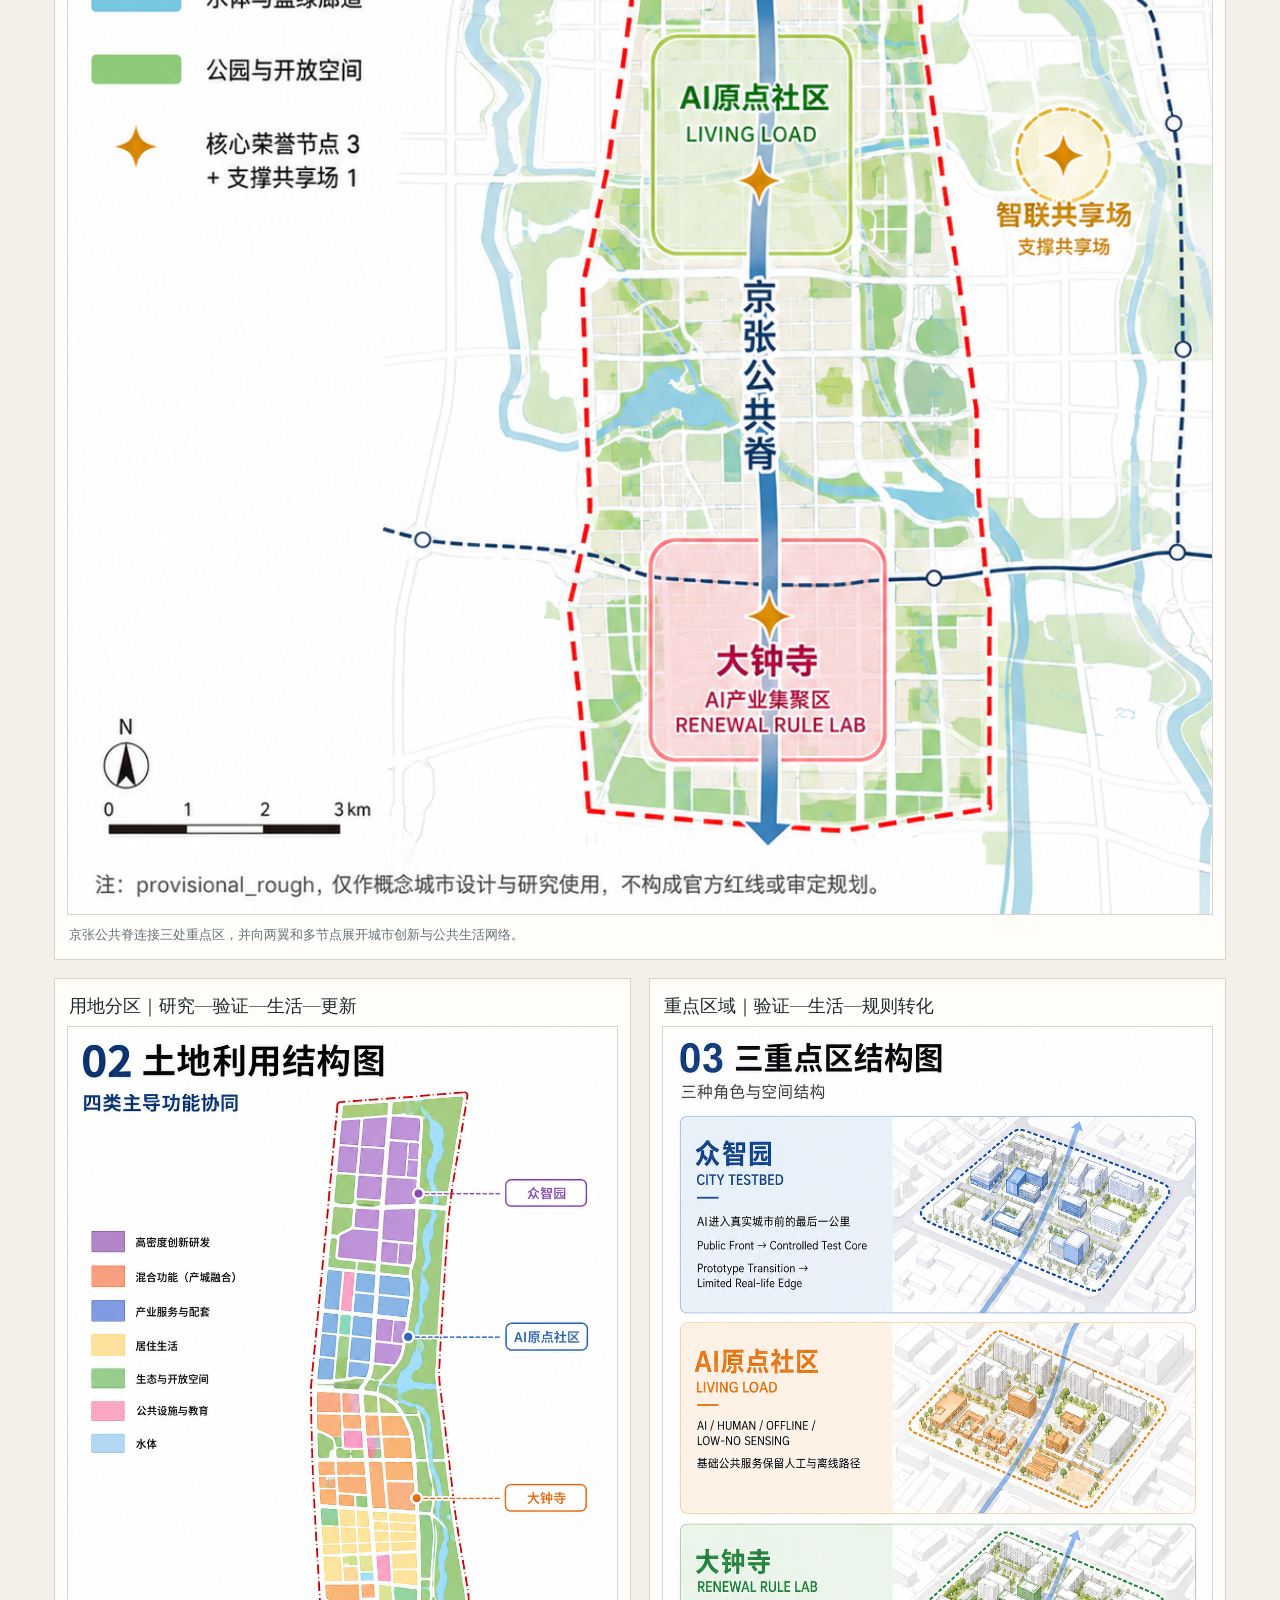
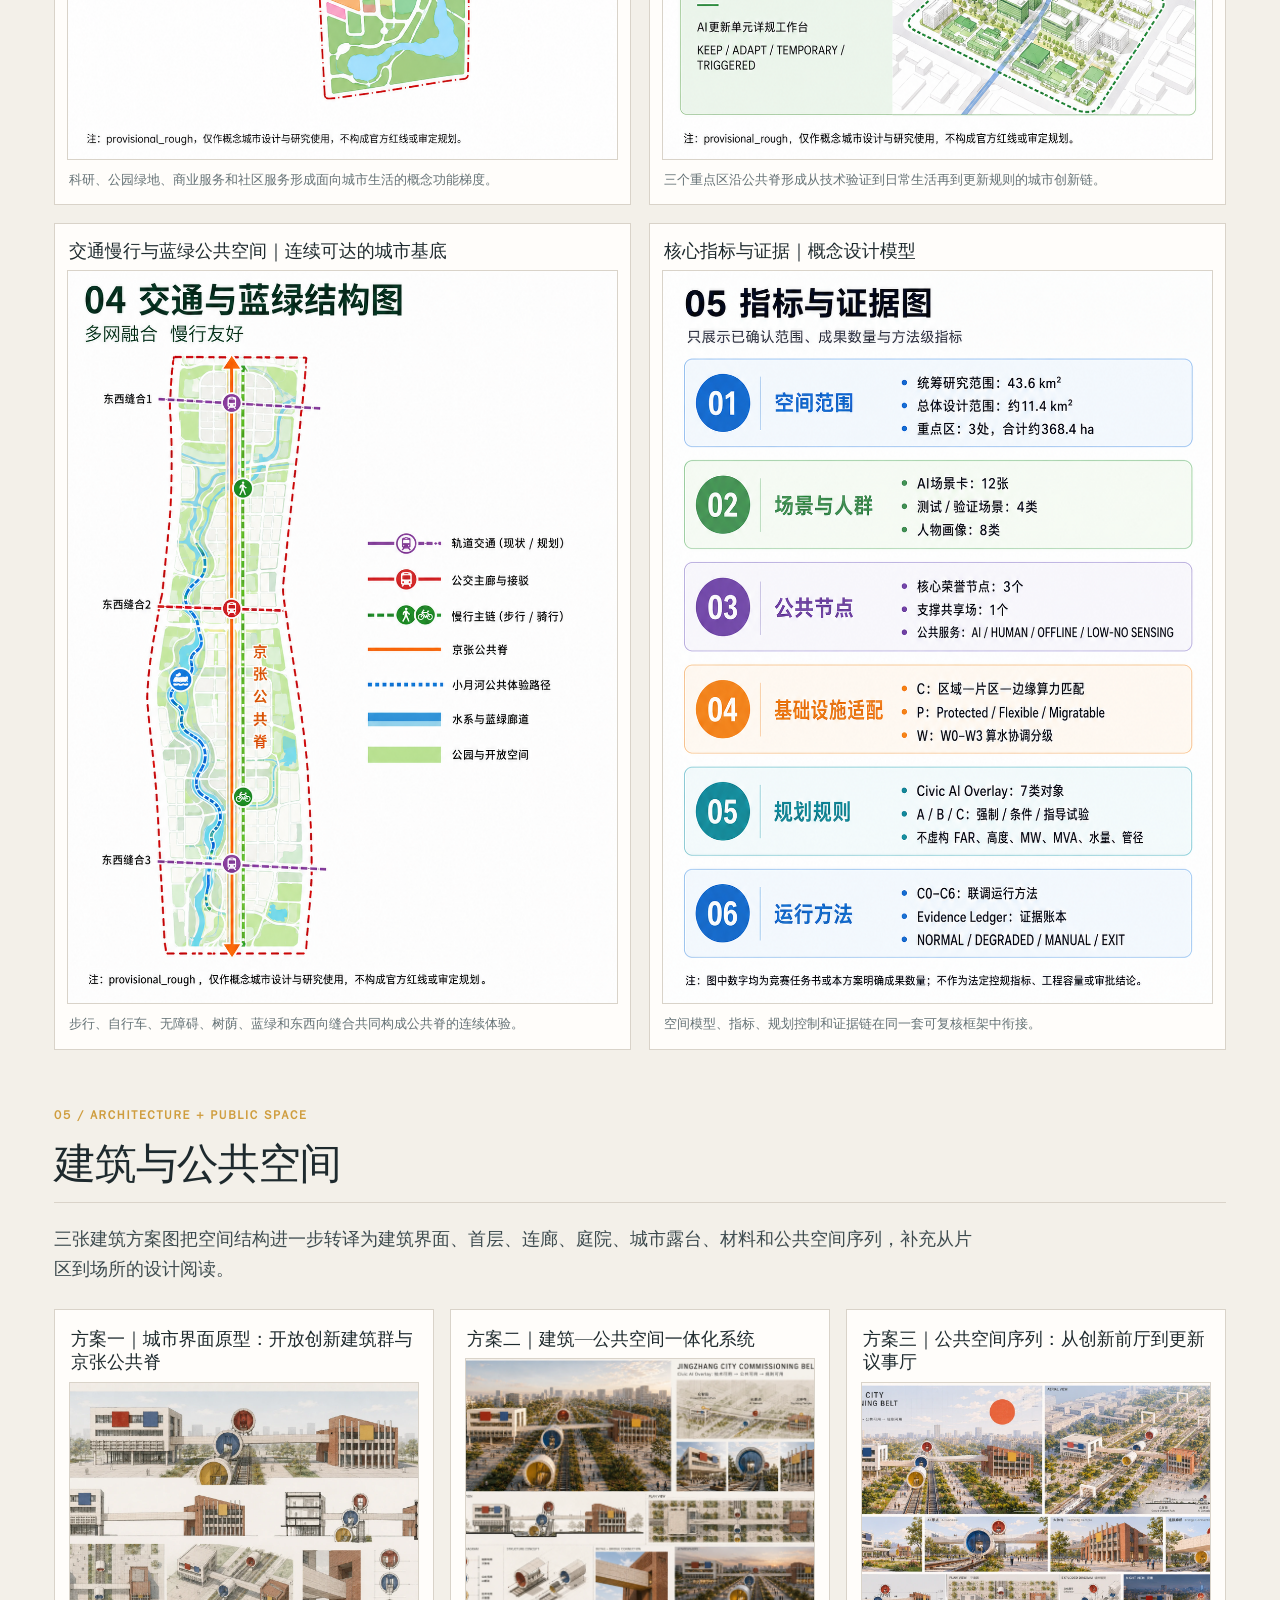
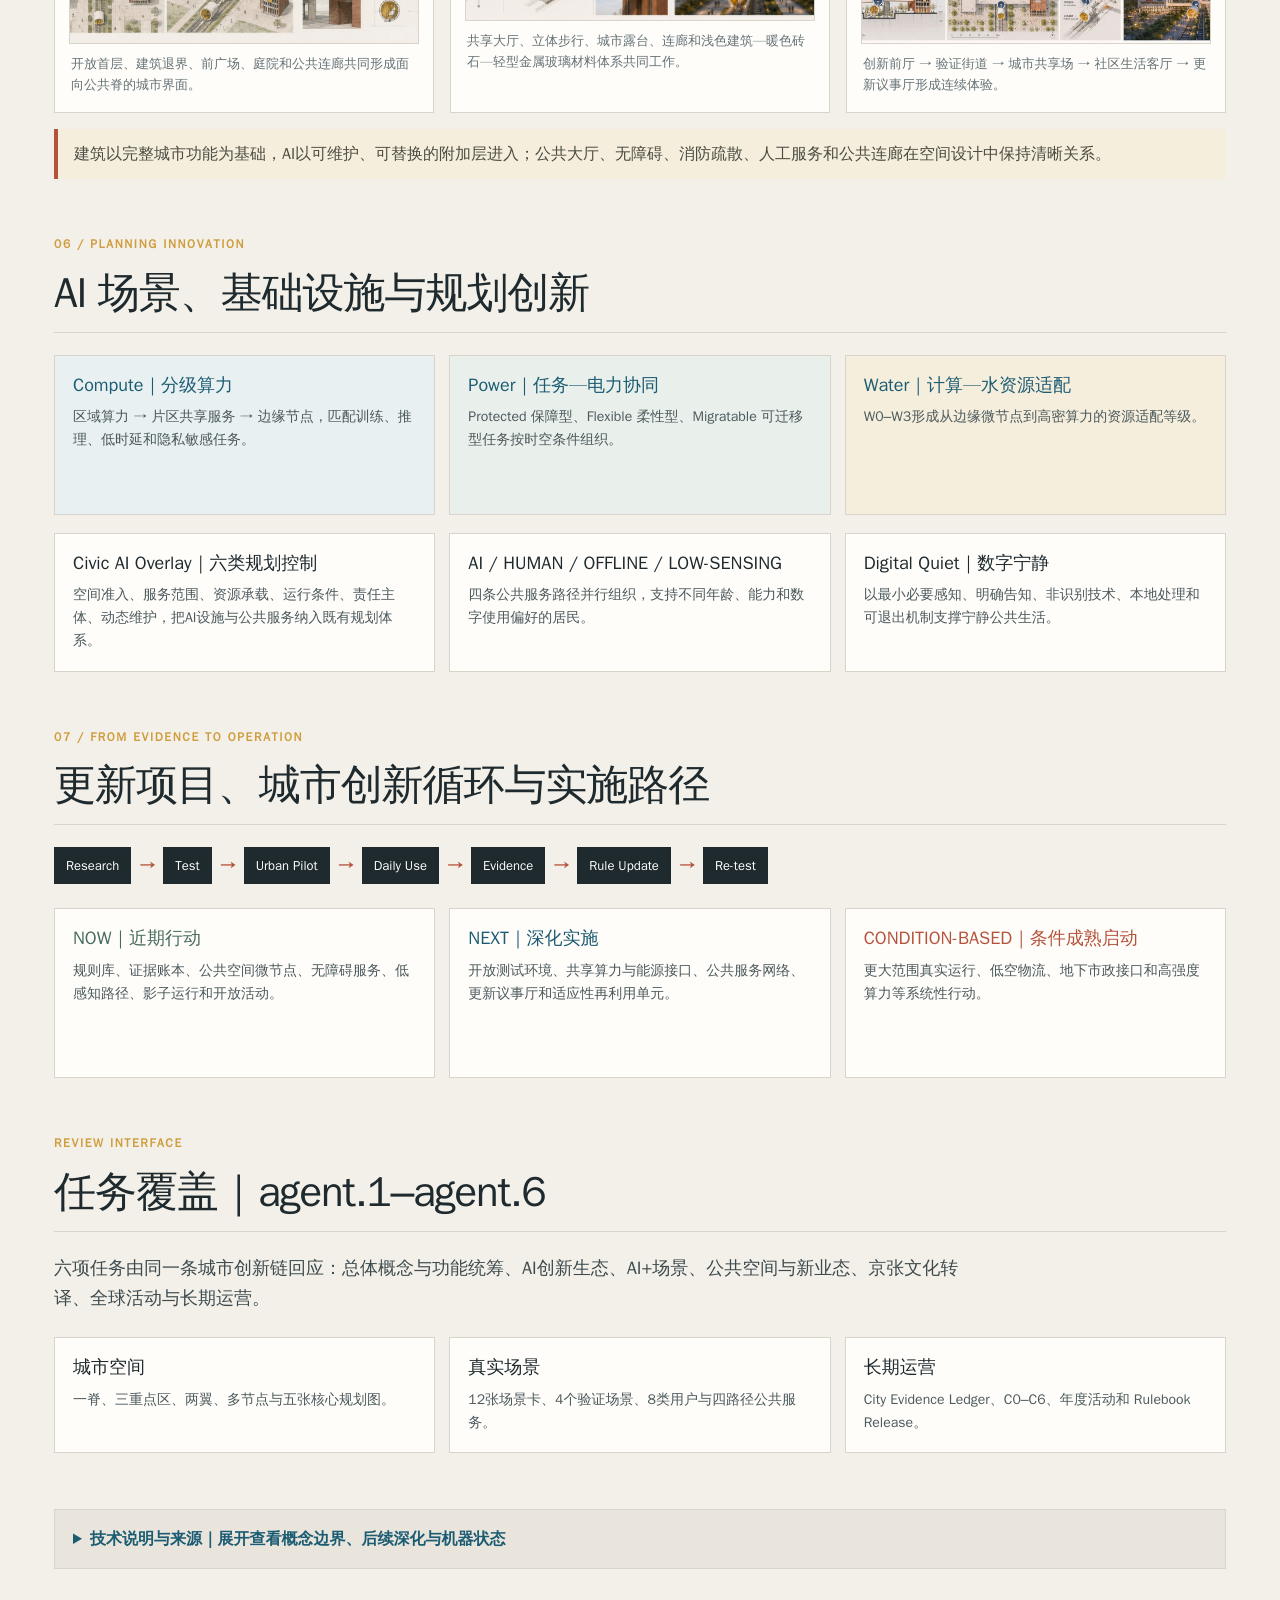
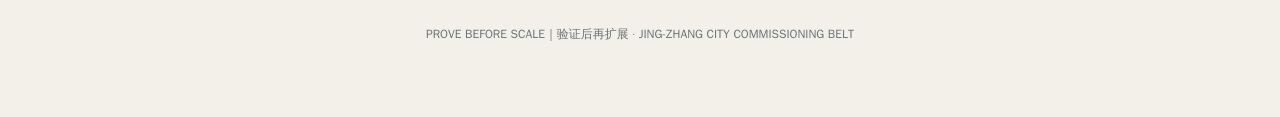
==== commit b7a23f31: "Refine urban-design narrative and close review blockers" ====
--- a/submissions/brittanistrehlowll-oss/jingzhang-city-commissioning-belt/visual/index.html
+++ b/submissions/brittanistrehlowll-oss/jingzhang-city-commissioning-belt/visual/index.html
@@ -1,48 +1,148 @@
 <!doctype html>
-<html lang="zh"><head><meta charset="utf-8"><title>京张·城市联调带｜电子展示</title>
+<html lang="zh-CN">
+<head>
+<meta charset="utf-8">
+<meta name="viewport" content="width=device-width, initial-scale=1">
+<title>京张·城市联调带｜城市设计展览页</title>
 <style>
-*{box-sizing:border-box}body{margin:0;font-family:system-ui,-apple-system,"Noto Sans CJK SC",sans-serif;background:#f5f7fa;color:#172033}
-header{background:#172033;color:#fff;padding:34px 42px}header h1{margin:0;font-size:32px}header p{max-width:1050px;font-size:18px;line-height:1.6}
-main{max-width:1240px;margin:auto;padding:24px 28px 60px}section,figure{background:#fff;border-radius:16px;padding:22px;margin:18px 0;box-shadow:0 1px 5px #00000012}
-figure img{width:100%;border:1px solid #d8dee8;border-radius:10px}figcaption{color:#667085;font-size:13px;margin-top:8px}
-.metrics,.logic{display:grid;grid-template-columns:repeat(4,1fr);gap:12px}.card,.logic div{padding:18px;background:#eef4ff;border-radius:12px}.logic div{background:#fff;border:1px solid #d8dee8}
-.v{font-size:28px;font-weight:800;color:#276EF1}.k{color:#667085}.tag{display:inline-block;margin:4px;padding:4px 10px;background:#eef1f5;border-radius:12px;font-size:13px}
-@media(max-width:800px){.metrics,.logic{grid-template-columns:1fr 1fr}main{padding:14px}}
-</style></head><body>
-<header><h1>京张·城市联调带｜JING-ZHANG CITY COMMISSIONING BELT</h1>
-<p><b>城市没有标准答案。人类的智慧和硅基的智慧，都希望让我们的生活更加美好。</b></p>
-<p>城市设计主体 → Civic AI Overlay → AI Infrastructure Support（Compute / Power / Water）→ C0-C6 + Evidence Ledger</p></header>
-<main>
-<section><h2>核心指标</h2><div class="metrics">
-<div class="card"><div class="v" data-metric="site_area_sqm" data-value="11412825.386">11.41 km²</div><div class="k">provisional总体设计模型范围</div></div>
-<div class="card"><div class="v" data-metric="green_ratio" data-value="0.17626">17.6%</div><div class="k">设计模型绿地比例</div></div>
-<div class="card"><div class="v" data-metric="public_space_ratio" data-value="0.06697">6.7%</div><div class="k">设计模型公共空间比例</div></div>
-<div class="card"><div class="v">12</div><div class="k">AI 场景卡（4类验证）</div></div>
-</div></section>
+:root{--ink:#1e2a2e;--muted:#657276;--paper:#f3f0e9;--surface:#fffdfa;--line:#d9d3c9;--rail:#b5523b;--blue:#1c5c73;--green:#486b5d;--gold:#cf9d3e;--soft-blue:#e8f0f1;--soft-green:#e9efea;--soft-gold:#f5eedc}
+*{box-sizing:border-box}html{scroll-behavior:smooth}body{margin:0;background:var(--paper);color:var(--ink);font-family:"Noto Sans SC","Noto Sans CJK SC","Source Han Sans SC","Microsoft YaHei","Microsoft YaHei UI","PingFang SC","WenQuanYi Zen Hei",system-ui,-apple-system,"Segoe UI",sans-serif;line-height:1.65}a{color:inherit}.skip{position:absolute;left:-999px;top:8px;padding:8px 12px;background:var(--ink);color:#fff}.skip:focus{left:8px;z-index:5}.hero{background:var(--ink);color:#fff;padding:clamp(28px,5vw,72px) clamp(20px,6vw,84px);display:grid;grid-template-columns:minmax(0,1.05fr) minmax(320px,.95fr);gap:clamp(24px,5vw,72px);align-items:end}.eyebrow,.section-kicker{font-size:12px;letter-spacing:.14em;text-transform:uppercase;font-weight:750;color:var(--gold);margin:0 0 14px}.hero h1{font-size:clamp(32px,5vw,66px);line-height:1.08;letter-spacing:-.035em;margin:0 0 20px;max-width:720px}.hero-lead{font-size:clamp(20px,2.5vw,31px);line-height:1.3;margin:0 0 12px;color:#f6efe3}.hero-copy p{max-width:690px}.hero-sub{font-size:17px;color:#d9e0df;margin:0 0 24px}.hero-tags{display:flex;flex-wrap:wrap;gap:8px}.hero-tags span,.pill{border:1px solid #718086;border-radius:999px;padding:4px 11px;font-size:12px;color:#eef2ef}.hero-visual{margin:0;background:#28383d;padding:12px;border:1px solid #536168}.hero-visual img{display:block;width:100%;aspect-ratio:16/9;object-fit:cover}.hero-visual figcaption{font-size:12px;color:#c7d2d0;margin:9px 2px 0}.page-nav{max-width:1220px;margin:0 auto;padding:18px 24px 0;display:flex;flex-wrap:wrap;gap:8px}.page-nav a{text-decoration:none;color:var(--blue);font-size:13px;padding:5px 9px;border-bottom:1px solid transparent}.page-nav a:hover,.page-nav a:focus{border-color:var(--rail)}main{max-width:1220px;margin:auto;padding:24px 24px 72px}section{scroll-margin-top:18px;margin:28px 0 56px}.section-head{display:flex;justify-content:space-between;gap:24px;align-items:end;border-bottom:1px solid var(--line);padding-bottom:14px;margin-bottom:22px}.section-head h2{font-size:clamp(25px,3.3vw,42px);line-height:1.16;letter-spacing:-.025em;margin:0}.section-intro{font-size:18px;max-width:920px;color:#3d4b4f;margin:0 0 24px}.metrics{display:grid;grid-template-columns:repeat(4,1fr);gap:12px}.metric{background:var(--surface);border:1px solid var(--line);padding:20px 18px;min-height:132px}.metric:nth-child(1){border-top:4px solid var(--rail)}.metric:nth-child(2){border-top:4px solid var(--green)}.metric:nth-child(3){border-top:4px solid var(--blue)}.metric:nth-child(4){border-top:4px solid var(--gold)}.metric-value{font-size:clamp(25px,3vw,38px);font-weight:800;line-height:1.15;letter-spacing:-.03em}.metric-label{color:var(--muted);font-size:13px;margin-top:7px}.structure-grid,.area-grid,.space-grid,.control-grid,.phase-grid{display:grid;grid-template-columns:repeat(3,1fr);gap:14px}.structure-card,.area-card,.space-card,.control-card,.phase-card{background:var(--surface);border:1px solid var(--line);padding:18px}.structure-card h3,.area-card h3,.space-card h3,.control-card h3,.phase-card h3{font-size:18px;line-height:1.3;margin:0 0 8px}.structure-card p,.area-card p,.space-card p,.control-card p,.phase-card p{margin:0;color:#4b595c;font-size:14px}.structure-card strong,.area-card strong{color:var(--ink)}.tone-blue{background:var(--soft-blue)}.tone-green{background:var(--soft-green)}.tone-gold{background:var(--soft-gold)}.scope-list{display:grid;grid-template-columns:repeat(3,1fr);gap:14px}.scope-item{border-left:4px solid var(--rail);padding:4px 18px 8px;background:var(--surface)}.scope-item:nth-child(2){border-left-color:var(--blue)}.scope-item:nth-child(3){border-left-color:var(--green)}.scope-item h3{margin:0 0 5px;font-size:18px}.scope-item p{margin:0;color:#4b595c;font-size:14px}.figure-grid{display:grid;grid-template-columns:repeat(2,1fr);gap:18px}.figure-grid figure,.architecture-grid figure{margin:0;background:var(--surface);border:1px solid var(--line);padding:12px}.figure-grid figure:first-child{grid-column:span 2}.figure-grid img,.architecture-grid img{display:block;width:100%;height:auto;border:1px solid var(--line)}figure h3{font-size:18px;line-height:1.3;margin:4px 2px 7px}figcaption{font-size:13px;color:var(--muted);margin:9px 2px 2px}.space-grid{grid-template-columns:repeat(5,1fr)}.space-card{min-height:190px}.space-card h3{font-size:15px}.space-card:nth-child(1){border-top:4px solid var(--rail)}.space-card:nth-child(2){border-top:4px solid var(--gold)}.space-card:nth-child(3){border-top:4px solid var(--green)}.space-card:nth-child(4){border-top:4px solid var(--blue)}.space-card:nth-child(5){border-top:4px solid #8a6a54}.area-grid{grid-template-columns:repeat(3,1fr)}.area-card{min-height:250px}.area-card h3{font-size:20px}.area-card .place-list{margin:12px 0 0;padding:0;list-style:none;color:#4b595c;font-size:14px}.place-list li{padding:4px 0;border-top:1px solid var(--line)}.architecture-grid{display:grid;grid-template-columns:repeat(3,1fr);gap:16px}.architecture-grid figure{padding:14px}.architecture-grid img{aspect-ratio:4/3;object-fit:cover}.architecture-note{margin-top:16px;border-left:4px solid var(--rail);padding:12px 16px;background:var(--soft-gold);color:#4b4c42}.control-grid{grid-template-columns:repeat(3,1fr)}.control-card{min-height:160px}.control-card h3{color:var(--blue)}.flow{display:flex;flex-wrap:wrap;align-items:center;gap:8px;margin:18px 0 24px}.flow span{background:var(--ink);color:#fff;padding:8px 12px;font-size:13px}.flow i{font-style:normal;color:var(--rail);font-weight:800}.phase-grid{grid-template-columns:repeat(3,1fr)}.phase-card{min-height:170px}.phase-card h3{color:var(--green)}.phase-card:nth-child(2) h3{color:var(--blue)}.phase-card:nth-child(3) h3{color:var(--rail)}.compact-list{margin:10px 0 0;padding-left:20px;color:#4b595c}.compact-list li{margin:4px 0}.details{background:#e9e5dc;border:1px solid var(--line);padding:0}.details summary{cursor:pointer;padding:16px 18px;font-weight:750;color:var(--blue)}.details-body{padding:0 18px 18px;border-top:1px solid var(--line)}.details-body h3{font-size:17px;margin:18px 0 5px}.details-body p{font-size:14px;color:#4b595c;margin:5px 0}.footer-line{margin:28px 0 0;text-align:center;color:var(--muted);font-size:12px}@media(max-width:960px){.hero{grid-template-columns:1fr}.metrics,.scope-list,.area-grid{grid-template-columns:repeat(2,1fr)}.space-grid{grid-template-columns:repeat(3,1fr)}.architecture-grid,.control-grid,.phase-grid{grid-template-columns:1fr 1fr}}@media(max-width:620px){.hero{padding:30px 18px}.page-nav,main{padding-left:16px;padding-right:16px}.section-head{display:block}.section-head h2{margin-top:4px}.metrics,.scope-list,.figure-grid,.architecture-grid,.control-grid,.phase-grid,.area-grid{grid-template-columns:1fr}.figure-grid figure:first-child{grid-column:span 1}.space-grid{grid-template-columns:1fr}.space-card{min-height:auto}.hero h1{font-size:35px}.hero-lead{font-size:22px}.section-intro{font-size:16px}}
+@media(max-width:620px){.structure-grid{grid-template-columns:1fr}}
+</style>
+</head>
+<body>
+<a class="skip" href="#main">跳到主要内容</a>
+<header class="hero">
+  <div class="hero-copy">
+    <p class="eyebrow">GOOD CITY FIRST｜城市生活优先</p>
+    <h1>京张·城市联调带</h1>
+    <p class="hero-lead">从百年铁路工程走向AI时代城市创新</p>
+    <p class="hero-sub">一条连接创新、生活与城市更新的公共创新走廊</p>
+    <div class="hero-tags" aria-label="方案结构"><span>一脊</span><span>三重点区</span><span>两翼</span><span>多节点</span></div>
+  </div>
+  <figure class="hero-visual"><img src="../assets/media/cover.webp" alt="京张公共脊与三处联调节点概念鸟瞰图"><figcaption>公共空间骨架、建筑母体与三处城市联调节点</figcaption></figure>
+</header>
+<nav class="page-nav" aria-label="页面章节导航"><a href="#structure">总体结构</a><a href="#spine">公共脊</a><a href="#areas">三重点区</a><a href="#maps">核心规划图</a><a href="#architecture">建筑与公共空间</a><a href="#innovation">AI与规划创新</a><a href="#implementation">实施路径</a></nav>
+<main id="main">
+  <section id="structure">
+    <div class="section-head"><div><p class="section-kicker">01 / Urban Structure</p><h2>总体结构与核心指标</h2></div></div>
+    <p class="section-intro">以京张公共创新脊为连续空间骨架，以众智园、AI原点社区和大钟寺承接三种城市角色，以中关村科技服务翼和小月河场景赋能翼连接产业、社区、生态与市政反馈。</p>
+    <div class="metrics" aria-label="核心指标">
+      <div class="metric"><div class="metric-value" data-metric="site_area_sqm" data-value="11412825.386">11.41 km²</div><div class="metric-label">总体设计模型范围</div></div>
+      <div class="metric"><div class="metric-value" data-metric="green_ratio" data-value="0.17626">17.6%</div><div class="metric-label">设计模型绿地比例</div></div>
+      <div class="metric"><div class="metric-value" data-metric="public_space_ratio" data-value="0.06697">6.7%</div><div class="metric-label">设计模型公共空间比例</div></div>
+      <div class="metric"><div class="metric-value">3 + 1</div><div class="metric-label">核心公共节点 + 支撑共享场</div></div>
+    </div>
+    <div class="structure-grid" style="margin-top:14px">
+      <article class="structure-card tone-blue"><h3>一脊｜京张公共创新脊</h3><p>串联铁路遗产、慢行、蓝绿、开放首层和公共服务，形成连续的城市公共生活界面。</p></article>
+      <article class="structure-card tone-green"><h3>三重点区｜三种城市角色</h3><p>众智园 CITY TESTBED、AI原点社区 LIVING LOAD、大钟寺 RENEWAL RULE LAB。</p></article>
+      <article class="structure-card tone-gold"><h3>两翼｜跨区域协同</h3><p>中关村科技服务翼连接科研与专业服务，小月河场景赋能翼连接生态、社区与市政场景。</p></article>
+    </div>
+  </section>
 
-<section><h2>三层范围</h2><p><b>43.6km²统筹研究范围</b>负责创新生态与城市系统关系；<b>约11.4km²总体设计范围</b>负责空间结构、公共脊与Civic AI Overlay落位；<b>约368.4ha三处重点区域</b>负责测试验证、日常生活与更新规则转化。所有provisional_rough几何均不替代官方红线。</p></section>
-<section><h2>四层设计逻辑</h2><div class="logic">
-<div><b>01 城市设计主体</b><br>京张公共脊 + 众智园 + AI原点 + 大钟寺；真实公共空间、生活和更新先成立。</div>
-<div><b>02 Civic AI Overlay</b><br>把接口、权限、责任、版本、人工接管、复验和退出变成可读规划对象。</div>
-<div><b>03 C/P/W专业支撑</b><br>Compute Matching / Compute-Power / Compute-Water；不恢复“六张网”主叙事。</div>
-<div><b>04 运行方法</b><br>C0-C6 + Evidence Ledger用于验证与留痕，不作为第一原创点。</div>
-</div></section>
+  <section id="scope">
+    <div class="section-head"><div><p class="section-kicker">Scale / Scope</p><h2>三层范围｜从城市系统到重点片区</h2></div></div>
+    <div class="scope-list">
+      <article class="scope-item"><h3>43.6 km²｜CITY SYSTEM</h3><p>统筹研究范围，组织创新生态、产业协同、公共服务和城市系统关系。</p></article>
+      <article class="scope-item"><h3>约11.4 km²｜CITY COMMISSIONING DISTRICT</h3><p>总体设计范围，落位公共脊、空间结构、蓝绿慢行与城市接口。</p></article>
+      <article class="scope-item"><h3>约368.4 ha｜CITY LABS</h3><p>三处重点区域，承接技术验证、真实生活负载和更新规则转化。</p></article>
+    </div>
+  </section>
 
-<figure><h3>总览地图｜总体城市设计与官方任务主线</h3><img src="../assets/figures/site-overview.png" alt="总览地图"><figcaption>43.6km²统筹研究、约11.4km²总体设计与三重点区关系；provisional_rough不是官方红线。</figcaption></figure>
-<figure><h3>用地分区｜Civic AI Overlay</h3><img src="../assets/figures/land-use-structure.png" alt="用地分区"><figcaption>传统用地与空间结构之上增加AI时代的接口、权限、责任、证据、复验和退出对象。</figcaption></figure>
-<figure><h3>重点区域｜测试—生活—更新转化</h3><img src="../assets/figures/key-areas.png" alt="重点区域"><figcaption>众智园 CITY TESTBED、AI原点 LIVING LOAD、大钟寺 RENEWAL RULE LAB。</figcaption></figure>
-<figure><h3>交通慢行与蓝绿公共空间</h3><img src="../assets/figures/mobility-bluegreen.png" alt="交通慢行与蓝绿公共空间"><figcaption>公共脊、东西缝合、无障碍、蓝绿和C/P/W适配；路权与低空/地下设施均保持条件性。</figcaption></figure>
-<figure><h3>核心指标与证据</h3><img src="../assets/figures/metrics-evidence.png" alt="核心指标与证据"><figcaption>只展示可由任务书、GeoJSON、metrics或明确成果计数支持的数字。</figcaption></figure>
+  <section id="spine">
+    <div class="section-head"><div><p class="section-kicker">02 / Civic Spine</p><h2>京张公共脊｜五类城市空间原型</h2></div></div>
+    <p class="section-intro">公共脊以铁路遗产连续性为文化底色，以慢行、树荫、休憩、无障碍、开放首层和公共服务构成日常基底，同时支持活动、展陈、测试和公众交流的状态转换。</p>
+    <div class="space-grid">
+      <article class="space-card"><h3>Railway Heritage Room<br>铁路记忆客厅</h3><p>以遗产构件、铺装、展陈和可停留家具讲述京张工程文化。</p></article>
+      <article class="space-card"><h3>Developer Commons<br>开发者共享前厅</h3><p>承接开发者、企业、科研人员和公共部门的交流、解释与协作。</p></article>
+      <article class="space-card"><h3>Neighborhood Commons<br>社区生活客厅</h3><p>把社区服务、全龄活动、健康、休憩和邻里交往组织在可达节点。</p></article>
+      <article class="space-card"><h3>Stitching Gate<br>城市缝合门</h3><p>连接铁路、道路、街区和蓝绿空间，形成东西向步行与无障碍过渡。</p></article>
+      <article class="space-card"><h3>Event Field<br>城市开放活动场</h3><p>支持联调周、Plugfest、市集、展览与日常使用的时间性转换。</p></article>
+    </div>
+  </section>
 
-<section id="architecture-layer"><h2>建筑设计与空间体验层（新增补充）</h2><p>以下三张方案图是额外的建筑与空间体验表达，不替换上面的五张核心规划证据图，也不改变 GeoJSON、指标矩阵、图纸或正式项目要求。建筑位置、尺度、材料和场景均为概念意向；正式边界、面积和工程条件仍以结构化资料和复核为准。</p>
-<figure><h3>方案一｜建筑母体与公共脊</h3><img src="../assets/media/architecture-overview.webp" alt="方案一：白色开放建筑、红砖城市建筑、公共连廊与三色联调舱"><figcaption>白色开放建筑与红砖城市建筑形成互补母体，公共连廊和三色联调舱把技术、公共服务与规则转化组织为连续界面。</figcaption></figure>
-<figure><h3>方案二｜三节点、结构与材料表达</h3><img src="../assets/media/architecture-technical-board.webp" alt="方案二：三节点总图、城市剖面、结构概念、连廊细部与材料氛围"><figcaption>以总图、剖面、功能、结构、连廊细部、材料和日夜场景说明建筑如何承载 Civic AI Overlay；不构成施工图或工程结论。</figcaption></figure>
-<figure><h3>方案三｜空间序列与公共界面</h3><img src="../assets/media/architecture-spatial-sequence.webp" alt="方案三：京张公共脊、三重点区、昼夜场景与空间体验序列"><figcaption>众智园、AI原点和大钟寺沿公共脊形成从技术测试到公共生活再到规则复验的空间序列。</figcaption></figure>
-<p><b>设计控制：</b>建筑首先保持正常城市功能，AI作为可维护、可替换的附加层；连廊需在后续阶段核对真实楼层、无障碍、结构、消防和铁路/道路条件；任何节点仍保留 AI、人工、离线和低/无感知路径，并支持暂停、降级、回滚和退出。</p></section>
+  <section id="areas">
+    <div class="section-head"><div><p class="section-kicker">03 / Three Key Areas</p><h2>三重点区｜三种城市角色</h2></div></div>
+    <div class="area-grid">
+      <article class="area-card tone-gold"><h3>众智园<br><small>CITY TESTBED</small></h3><p><strong>开放创新与城市验证片区。</strong>以公共创新前厅为入口，形成受控验证核心、原型过渡带、有限真实应用界面和可插拔测试单元。</p><ul class="place-list"><li>公共创新前厅</li><li>机器人低速测试街道</li><li>开发者共享设施</li><li>边缘节点花园</li><li>City Commissioning Pod</li></ul></article>
+      <article class="area-card tone-blue"><h3>AI原点社区<br><small>LIVING LOAD</small></h3><p><strong>AI时代高品质生活社区。</strong>以15分钟生活网络、开放首层、全龄公共空间、教育健康节点和连续无障碍慢行为生活提供支撑。</p><ul class="place-list"><li>社区生活客厅</li><li>全龄共享庭院</li><li>无障碍慢行环</li><li>教育健康服务节点</li><li>低感知休憩场</li></ul></article>
+      <article class="area-card tone-green"><h3>大钟寺<br><small>RENEWAL RULE LAB</small></h3><p><strong>存量创新城区更新示范单元。</strong>以单元统筹、项目实施和动态维护，把成熟证据转化为空间接口、公共服务和更新规则。</p><ul class="place-list"><li>更新议事厅</li><li>公共功能植入单元</li><li>适应性再利用建筑</li><li>阶段性创新空间</li><li>站城复合服务场景</li></ul></article>
+    </div>
+  </section>
 
-<section><h2>建筑与更新项目</h2><p>建筑基底为概念更新单元，用于表达保留适应、改造开放、新建测试设施和临时可逆四类动作，不代表实测建筑。更新项目采用 NOW / NEXT / CONDITION-BASED，不写固定建设年份或投资承诺。</p></section>
-<section><h2>AI 场景与公共利益</h2><p>12类场景共享证据—风险—权限—人工—回滚底座。基础公共服务保留 <b>AI / 人工 / 离线 / 低或无感知</b> 四条等价路径，并设置 Digital Quiet / Low-Sensing 原则。</p></section>
-<section><h2>任务覆盖</h2><p>公告1.3、1.4、1.5以及 agent.1-agent.6 均进入 compliance_matrix；三大定位、五大功能、三区两翼进入主方案叙事和三重点区设计。</p></section>
-<section><h2>自检状态</h2><p>本地包已做内容、结构、几何、指标、文件尺寸和视觉资产QA；最终机器状态以在官方Git仓库内重新运行 render / finalize / self_check / participant_preflight 的结果为准。</p></section>
-<section><h2>来源与假设</h2><p><span class="tag">来源</span> 主办方公告、官方仓库任务书、source registry和provisional geometry。<span class="tag">假设</span> FAR、高度、权属、文保、市政容量、低空规则和工程参数缺失时保持unknown/conditional。</p></section>
-</main></body></html>
+  <section id="maps">
+    <div class="section-head"><div><p class="section-kicker">04 / Evidence Drawings</p><h2>五张核心规划图</h2></div></div>
+    <p class="section-intro">五张图依次呈现总体结构、用地功能、重点区角色、慢行蓝绿系统和指标证据；它们构成城市设计展览页的空间阅读主线。</p>
+    <div class="figure-grid">
+      <figure><h3>总览地图｜一脊·三重点区·两翼·多节点</h3><img src="../assets/figures/site-overview.png" alt="一脊三重点区两翼多节点总体设计总览图"><figcaption>京张公共脊连接三处重点区，并向两翼和多节点展开城市创新与公共生活网络。</figcaption></figure>
+      <figure><h3>用地分区｜研究—验证—生活—更新</h3><img src="../assets/figures/land-use-structure.png" alt="科研、公园绿地、商业服务与社区服务用地结构图"><figcaption>科研、公园绿地、商业服务和社区服务形成面向城市生活的概念功能梯度。</figcaption></figure>
+      <figure><h3>重点区域｜验证—生活—规则转化</h3><img src="../assets/figures/key-areas.png" alt="众智园、AI原点社区和大钟寺三处重点区域图"><figcaption>三个重点区沿公共脊形成从技术验证到日常生活再到更新规则的城市创新链。</figcaption></figure>
+      <figure><h3>交通慢行与蓝绿公共空间｜连续可达的城市基底</h3><img src="../assets/figures/mobility-bluegreen.png" alt="交通慢行蓝绿市政与AI基础设施复合系统图"><figcaption>步行、自行车、无障碍、树荫、蓝绿和东西向缝合共同构成公共脊的连续体验。</figcaption></figure>
+      <figure><h3>核心指标与证据｜概念设计模型</h3><img src="../assets/figures/metrics-evidence.png" alt="核心指标Civic AI Overlay规则与证据链图"><figcaption>空间模型、指标、规划控制和证据链在同一套可复核框架中衔接。</figcaption></figure>
+    </div>
+  </section>
+
+  <section id="architecture">
+    <div class="section-head"><div><p class="section-kicker">05 / Architecture + Public Space</p><h2>建筑与公共空间</h2></div></div>
+    <p class="section-intro">三张建筑方案图把空间结构进一步转译为建筑界面、首层、连廊、庭院、城市露台、材料和公共空间序列，补充从片区到场所的设计阅读。</p>
+    <div class="architecture-grid">
+      <figure><h3>方案一｜城市界面原型：开放创新建筑群与京张公共脊</h3><img src="../assets/media/architecture-overview.webp" alt="开放创新建筑群、京张公共脊、公共连廊与联调节点"><figcaption>开放首层、建筑退界、前广场、庭院和公共连廊共同形成面向公共脊的城市界面。</figcaption></figure>
+      <figure><h3>方案二｜建筑—公共空间一体化系统</h3><img src="../assets/media/architecture-technical-board.webp" alt="三节点总图城市剖面结构概念连廊细部与材料氛围"><figcaption>共享大厅、立体步行、城市露台、连廊和浅色建筑—暖色砖石—轻型金属玻璃材料体系共同工作。</figcaption></figure>
+      <figure><h3>方案三｜公共空间序列：从创新前厅到更新议事厅</h3><img src="../assets/media/architecture-spatial-sequence.webp" alt="京张公共脊三重点区昼夜场景与公共空间序列"><figcaption>创新前厅 → 验证街道 → 城市共享场 → 社区生活客厅 → 更新议事厅形成连续体验。</figcaption></figure>
+    </div>
+    <p class="architecture-note">建筑以完整城市功能为基础，AI以可维护、可替换的附加层进入；公共大厅、无障碍、消防疏散、人工服务和公共连廊在空间设计中保持清晰关系。</p>
+  </section>
+
+  <section id="innovation">
+    <div class="section-head"><div><p class="section-kicker">06 / Planning Innovation</p><h2>AI 场景、基础设施与规划创新</h2></div></div>
+    <div class="control-grid">
+      <article class="control-card tone-blue"><h3>Compute｜分级算力</h3><p>区域算力 → 片区共享服务 → 边缘节点，匹配训练、推理、低时延和隐私敏感任务。</p></article>
+      <article class="control-card tone-green"><h3>Power｜任务—电力协同</h3><p>Protected 保障型、Flexible 柔性型、Migratable 可迁移型任务按时空条件组织。</p></article>
+      <article class="control-card tone-gold"><h3>Water｜计算—水资源适配</h3><p>W0–W3形成从边缘微节点到高密算力的资源适配等级。</p></article>
+    </div>
+    <div style="margin-top:18px" class="structure-grid">
+      <article class="structure-card"><h3>Civic AI Overlay｜六类规划控制</h3><p>空间准入、服务范围、资源承载、运行条件、责任主体、动态维护，把AI设施与公共服务纳入既有规划体系。</p></article>
+      <article class="structure-card"><h3>AI / HUMAN / OFFLINE / LOW-SENSING</h3><p>四条公共服务路径并行组织，支持不同年龄、能力和数字使用偏好的居民。</p></article>
+      <article class="structure-card"><h3>Digital Quiet｜数字宁静</h3><p>以最小必要感知、明确告知、非识别技术、本地处理和可退出机制支撑宁静公共生活。</p></article>
+    </div>
+  </section>
+
+  <section id="implementation">
+    <div class="section-head"><div><p class="section-kicker">07 / From Evidence to Operation</p><h2>更新项目、城市创新循环与实施路径</h2></div></div>
+    <div class="flow" aria-label="城市创新循环"><span>Research</span><i>→</i><span>Test</span><i>→</i><span>Urban Pilot</span><i>→</i><span>Daily Use</span><i>→</i><span>Evidence</span><i>→</i><span>Rule Update</span><i>→</i><span>Re-test</span></div>
+    <div class="phase-grid">
+      <article class="phase-card"><h3>NOW｜近期行动</h3><p>规则库、证据账本、公共空间微节点、无障碍服务、低感知路径、影子运行和开放活动。</p></article>
+      <article class="phase-card"><h3>NEXT｜深化实施</h3><p>开放测试环境、共享算力与能源接口、公共服务网络、更新议事厅和适应性再利用单元。</p></article>
+      <article class="phase-card"><h3>CONDITION-BASED｜条件成熟启动</h3><p>更大范围真实运行、低空物流、地下市政接口和高强度算力等系统性行动。</p></article>
+    </div>
+  </section>
+
+  <section id="task">
+    <div class="section-head"><div><p class="section-kicker">Review Interface</p><h2>任务覆盖｜agent.1–agent.6</h2></div></div>
+    <p class="section-intro">六项任务由同一条城市创新链回应：总体概念与功能统筹、AI创新生态、AI+场景、公共空间与新业态、京张文化转译、全球活动与长期运营。</p>
+    <div class="structure-grid">
+      <article class="structure-card"><h3>城市空间</h3><p>一脊、三重点区、两翼、多节点与五张核心规划图。</p></article>
+      <article class="structure-card"><h3>真实场景</h3><p>12张场景卡、4个验证场景、8类用户与四路径公共服务。</p></article>
+      <article class="structure-card"><h3>长期运营</h3><p>City Evidence Ledger、C0–C6、年度活动和 Rulebook Release。</p></article>
+    </div>
+  </section>
+
+  <section id="technical">
+    <details class="details">
+      <summary>技术说明与来源｜展开查看概念边界、后续深化与机器状态</summary>
+      <div class="details-body">
+        <h3>技术边界与后续深化</h3>
+        <p>当前页面展示城市设计概念模型。正式 polygon、法定控规、权属、文保、道路、铁路、市政容量和工程资料到位后，开展边界衔接、面积复算、交通与建筑专项校核；FAR、高度、密度、人口承载、MW、MVA、水量和管径等字段进入后续专业接口。</p>
+        <p>建筑视觉承担空间意向、材料氛围和建筑—公共空间关系表达；City Commissioning Pod、连廊、低空物流与地下接口的数量、尺寸和工程条件以专项论证为准。Civic AI Overlay、C0–C6和证据账本用于规划协同与运行复验，公共参与和法定程序沿既有专业体系推进。</p>
+        <h3>自检状态</h3>
+        <p>页面为离线静态展示，数字声明采用与 <code>metrics.json</code> 一致的设计模型值；投稿包最终机器状态以官方工作树重新执行 render、finalize、self-check 和 participant preflight 的回执为准。</p>
+        <h3>来源与假设</h3>
+        <p><strong>来源：</strong>主办方公告、官方仓库任务书、source registry、GeoJSON、指标与三类矩阵。</p>
+        <p><strong>假设：</strong>当前几何服务于概念设计和一致性检查；正式控制、权属、文保、工程容量、低空管理和道路红线资料由下一阶段补充，并触发统一复核与复算。</p>
+      </div>
+    </details>
+  </section>
+  <p class="footer-line">PROVE BEFORE SCALE｜验证后再扩展 · JING-ZHANG CITY COMMISSIONING BELT</p>
+</main>
+</body>
+</html>
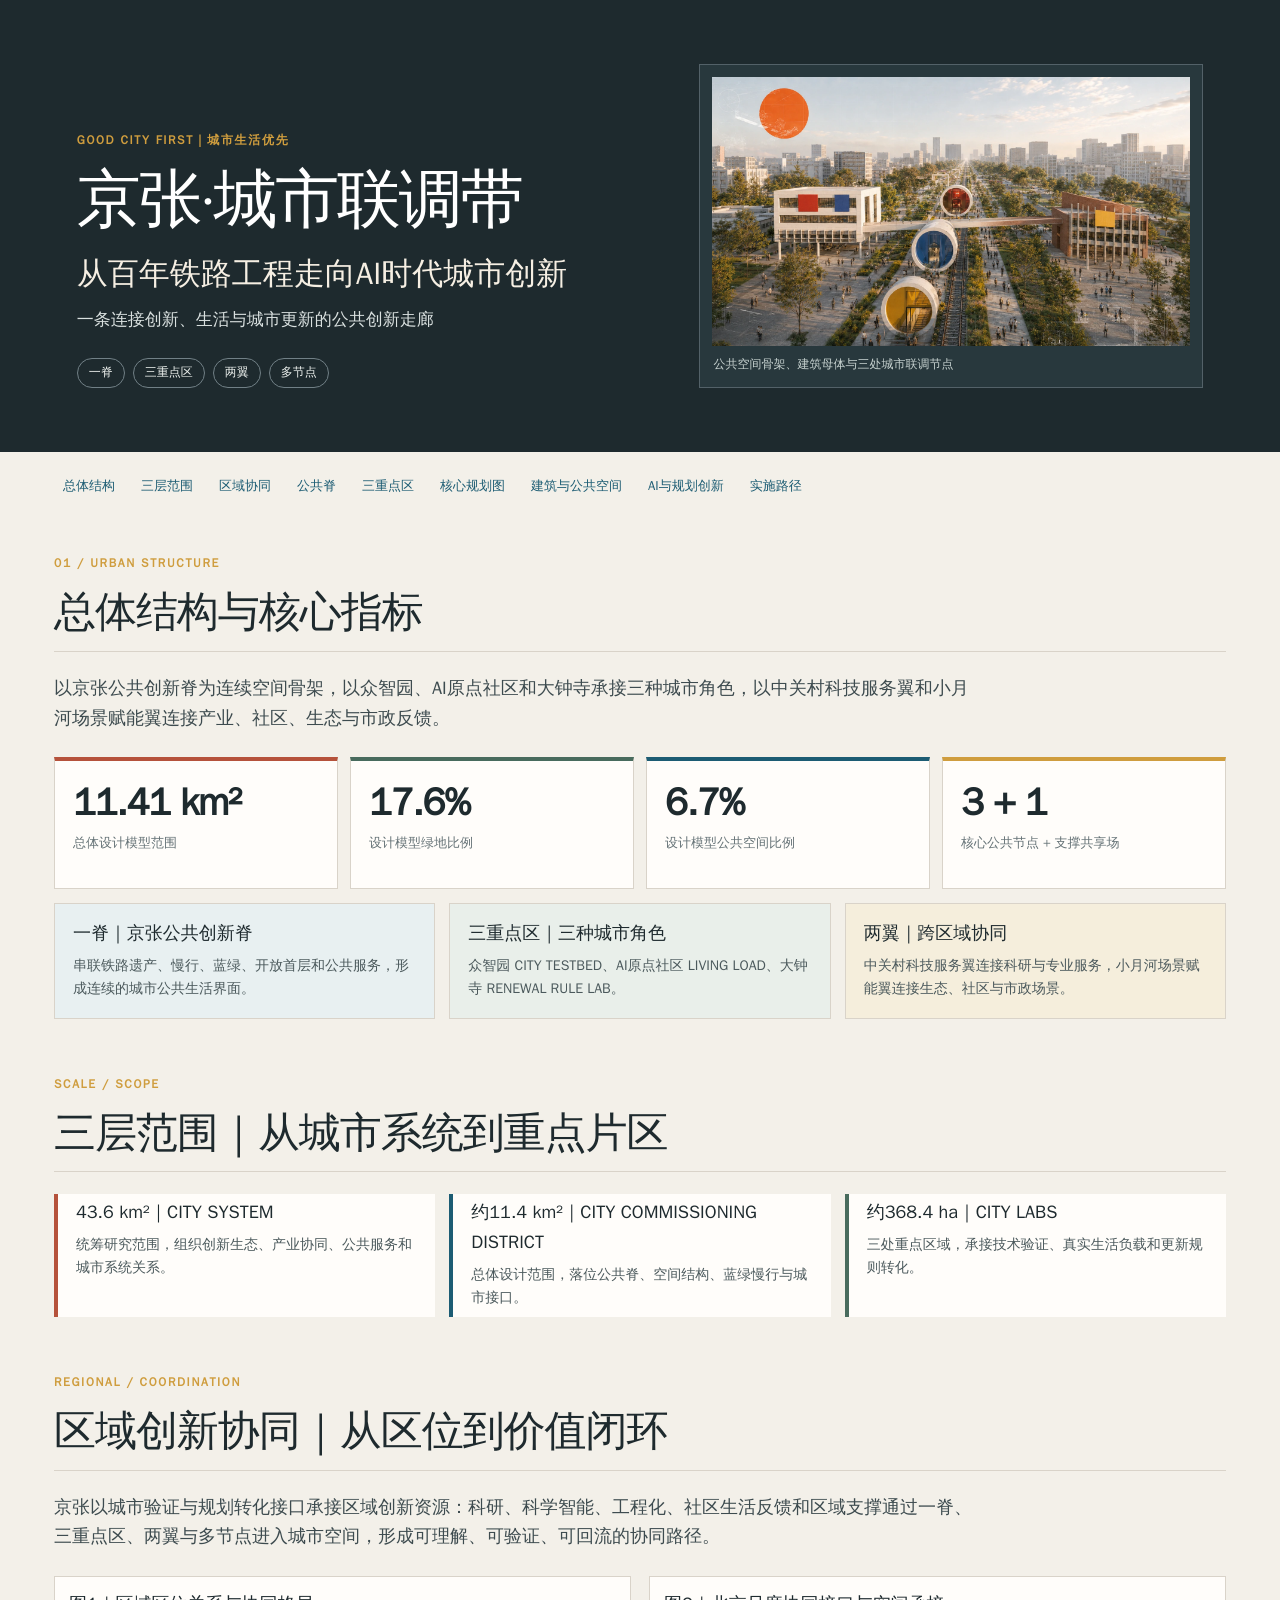
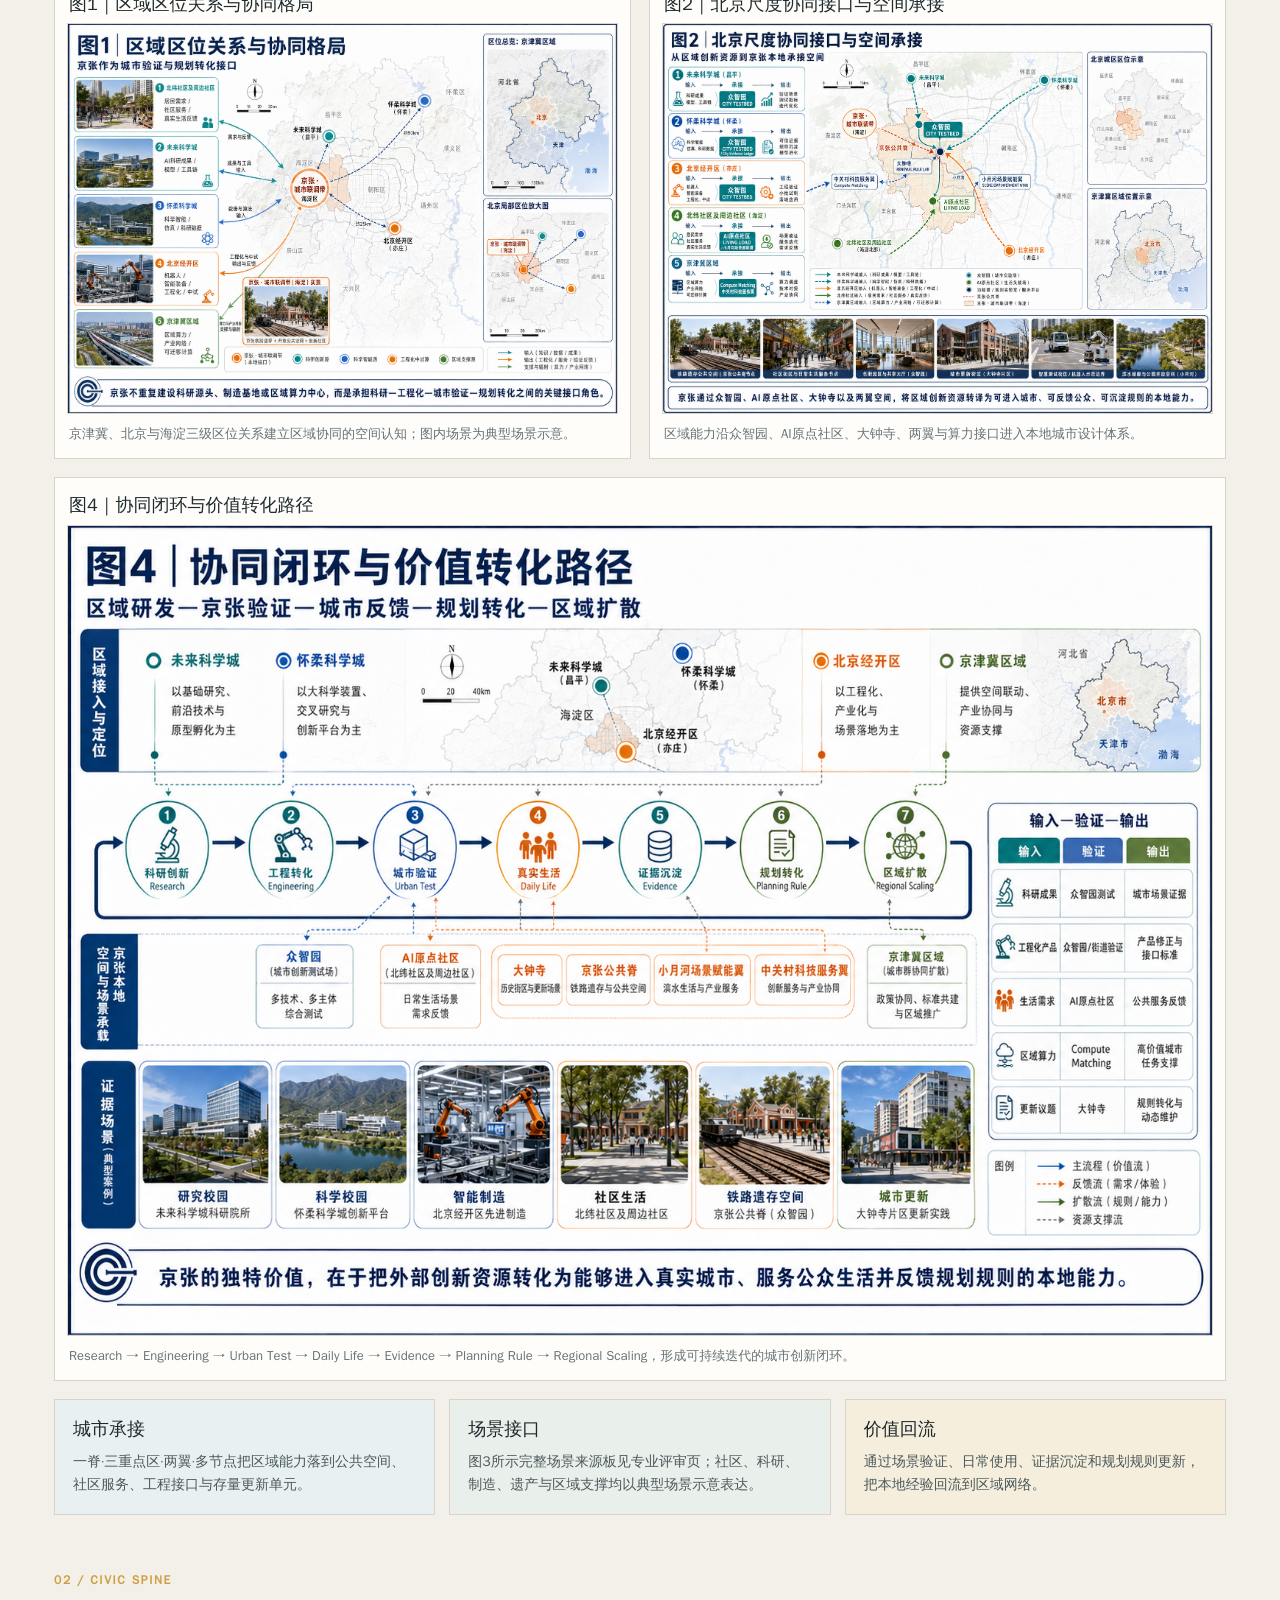
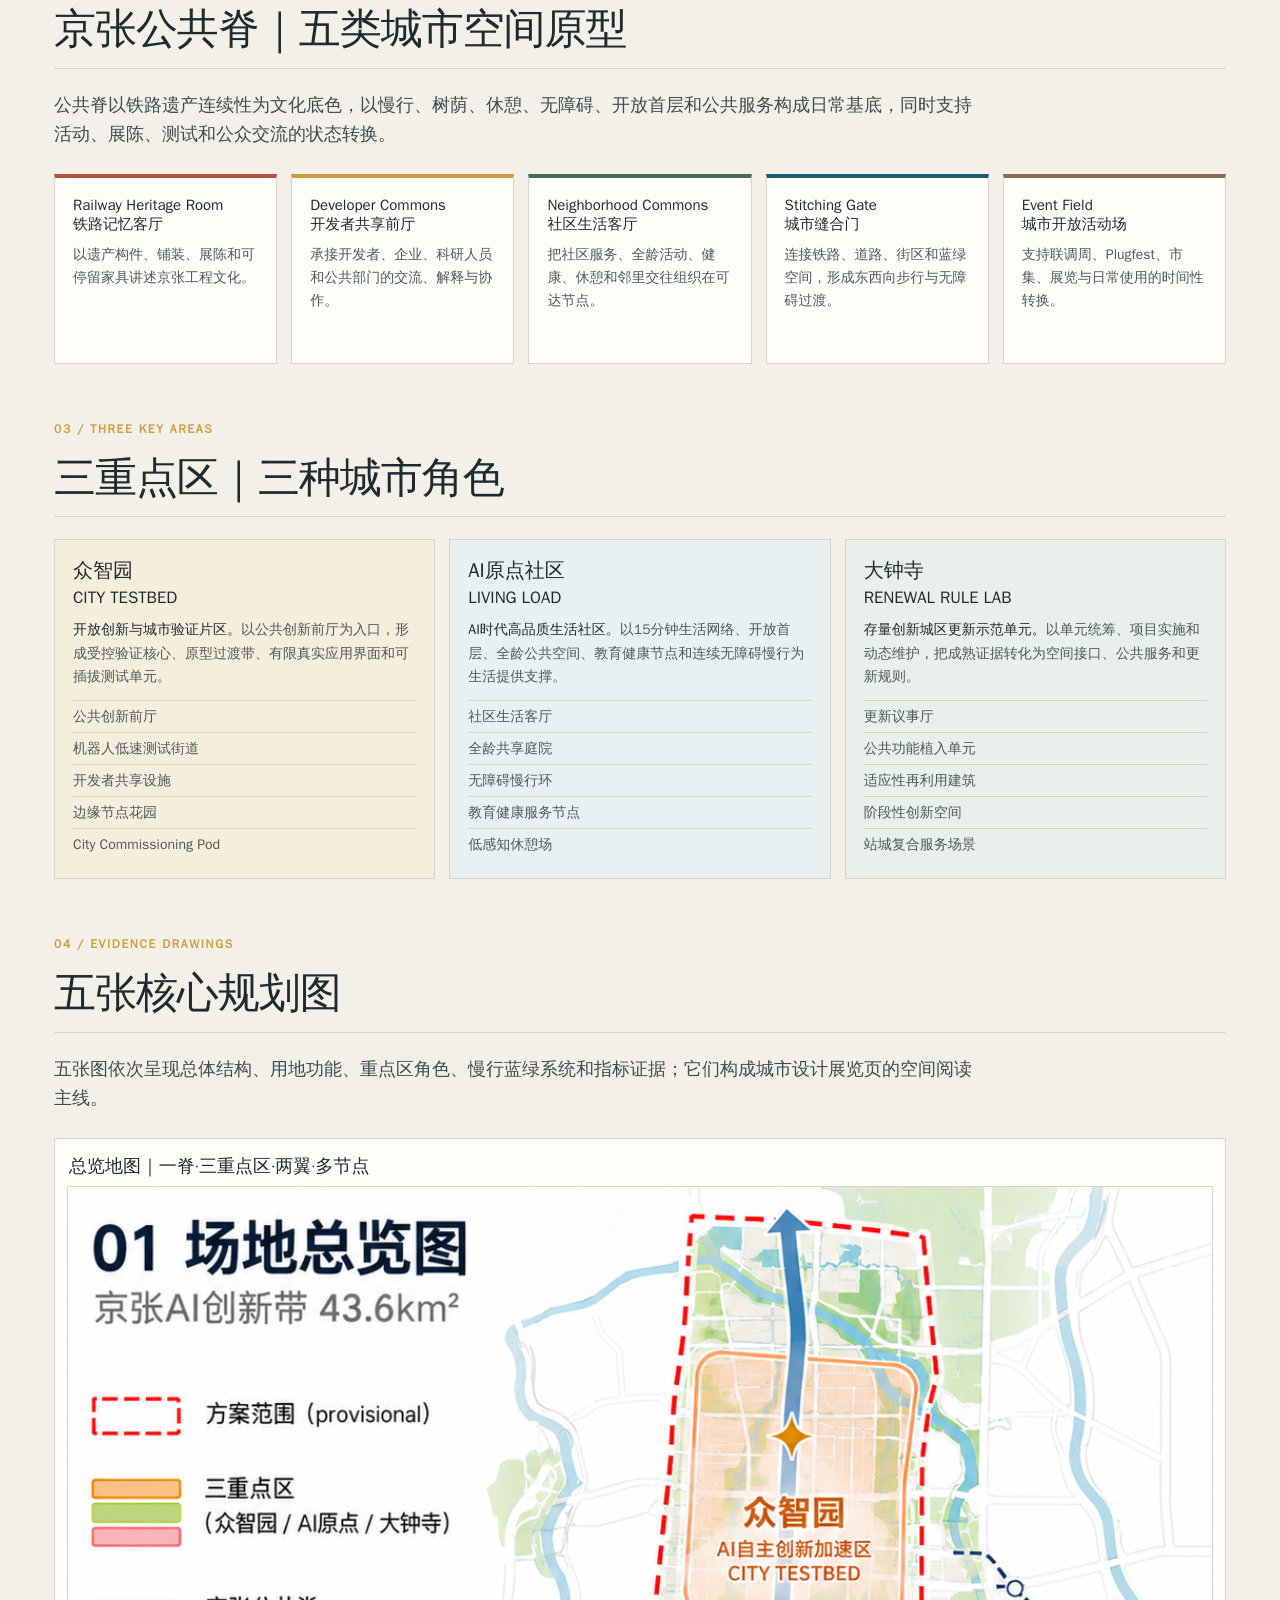
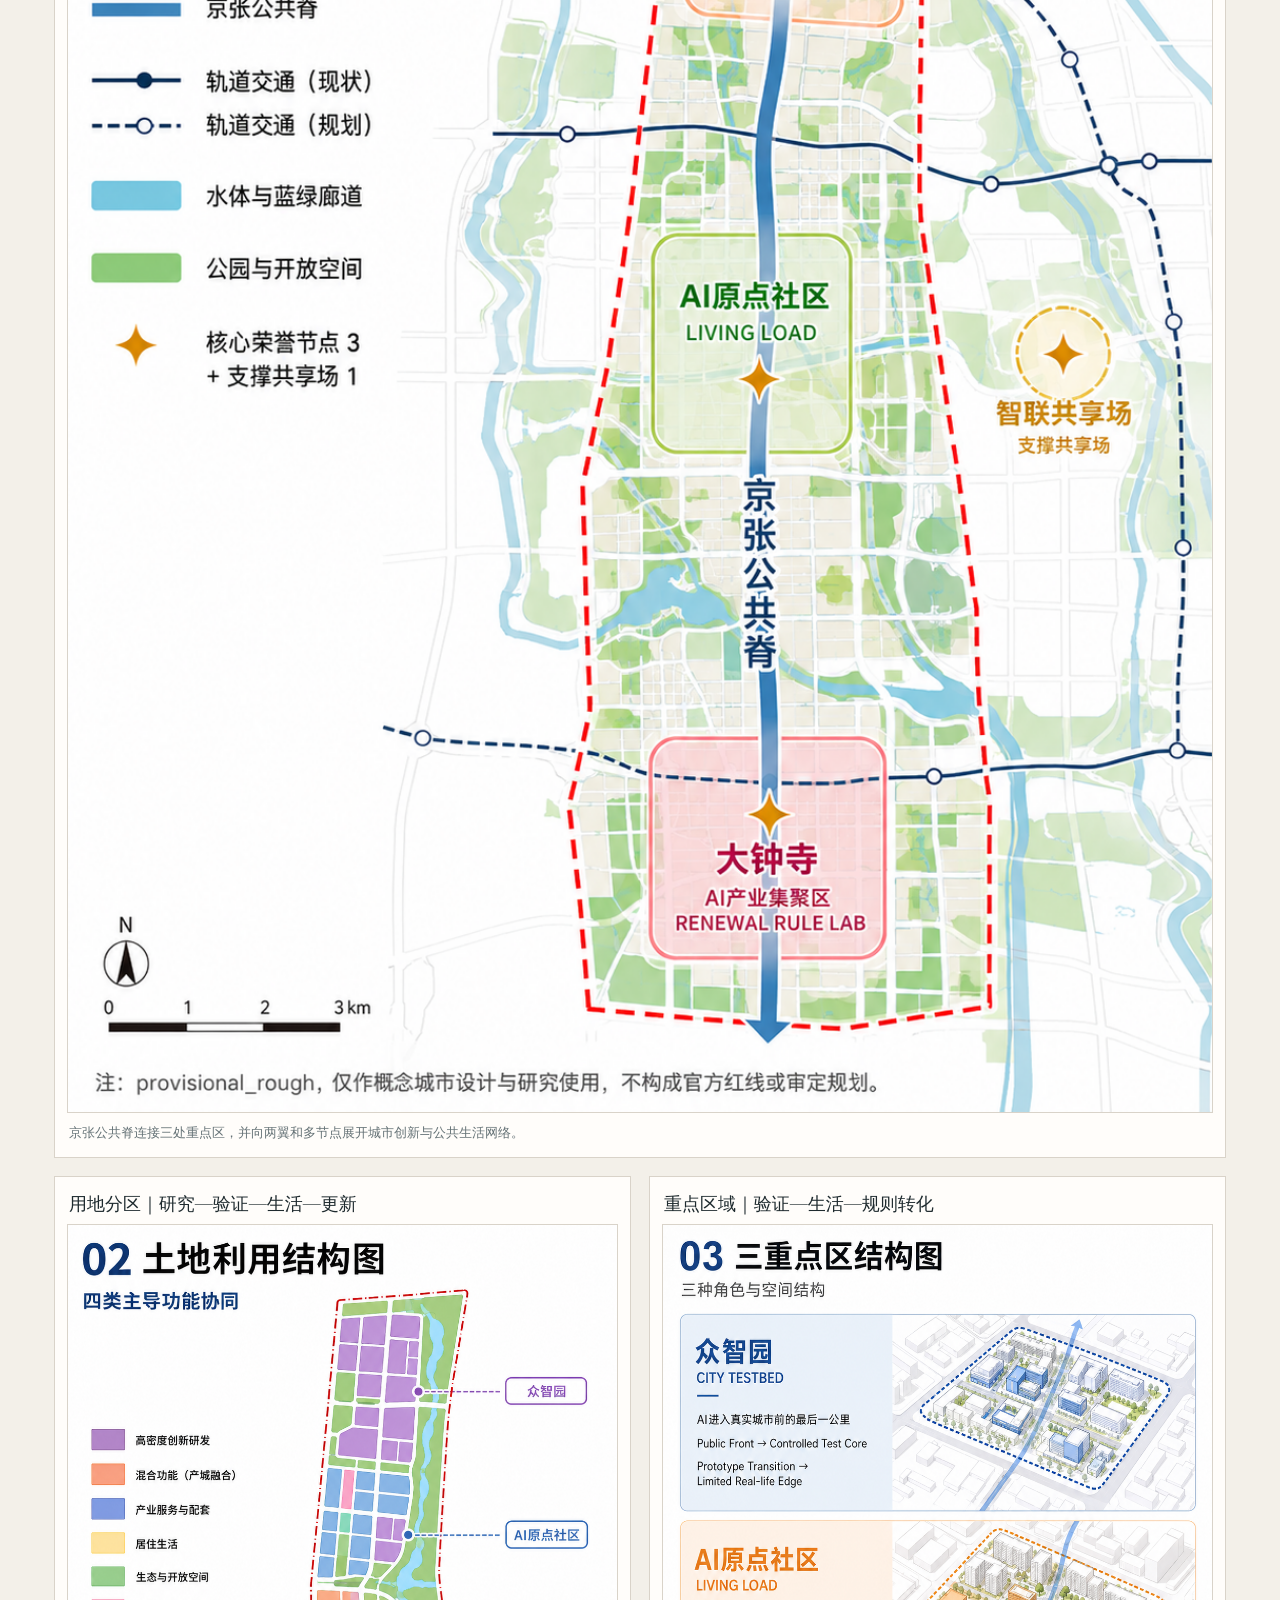
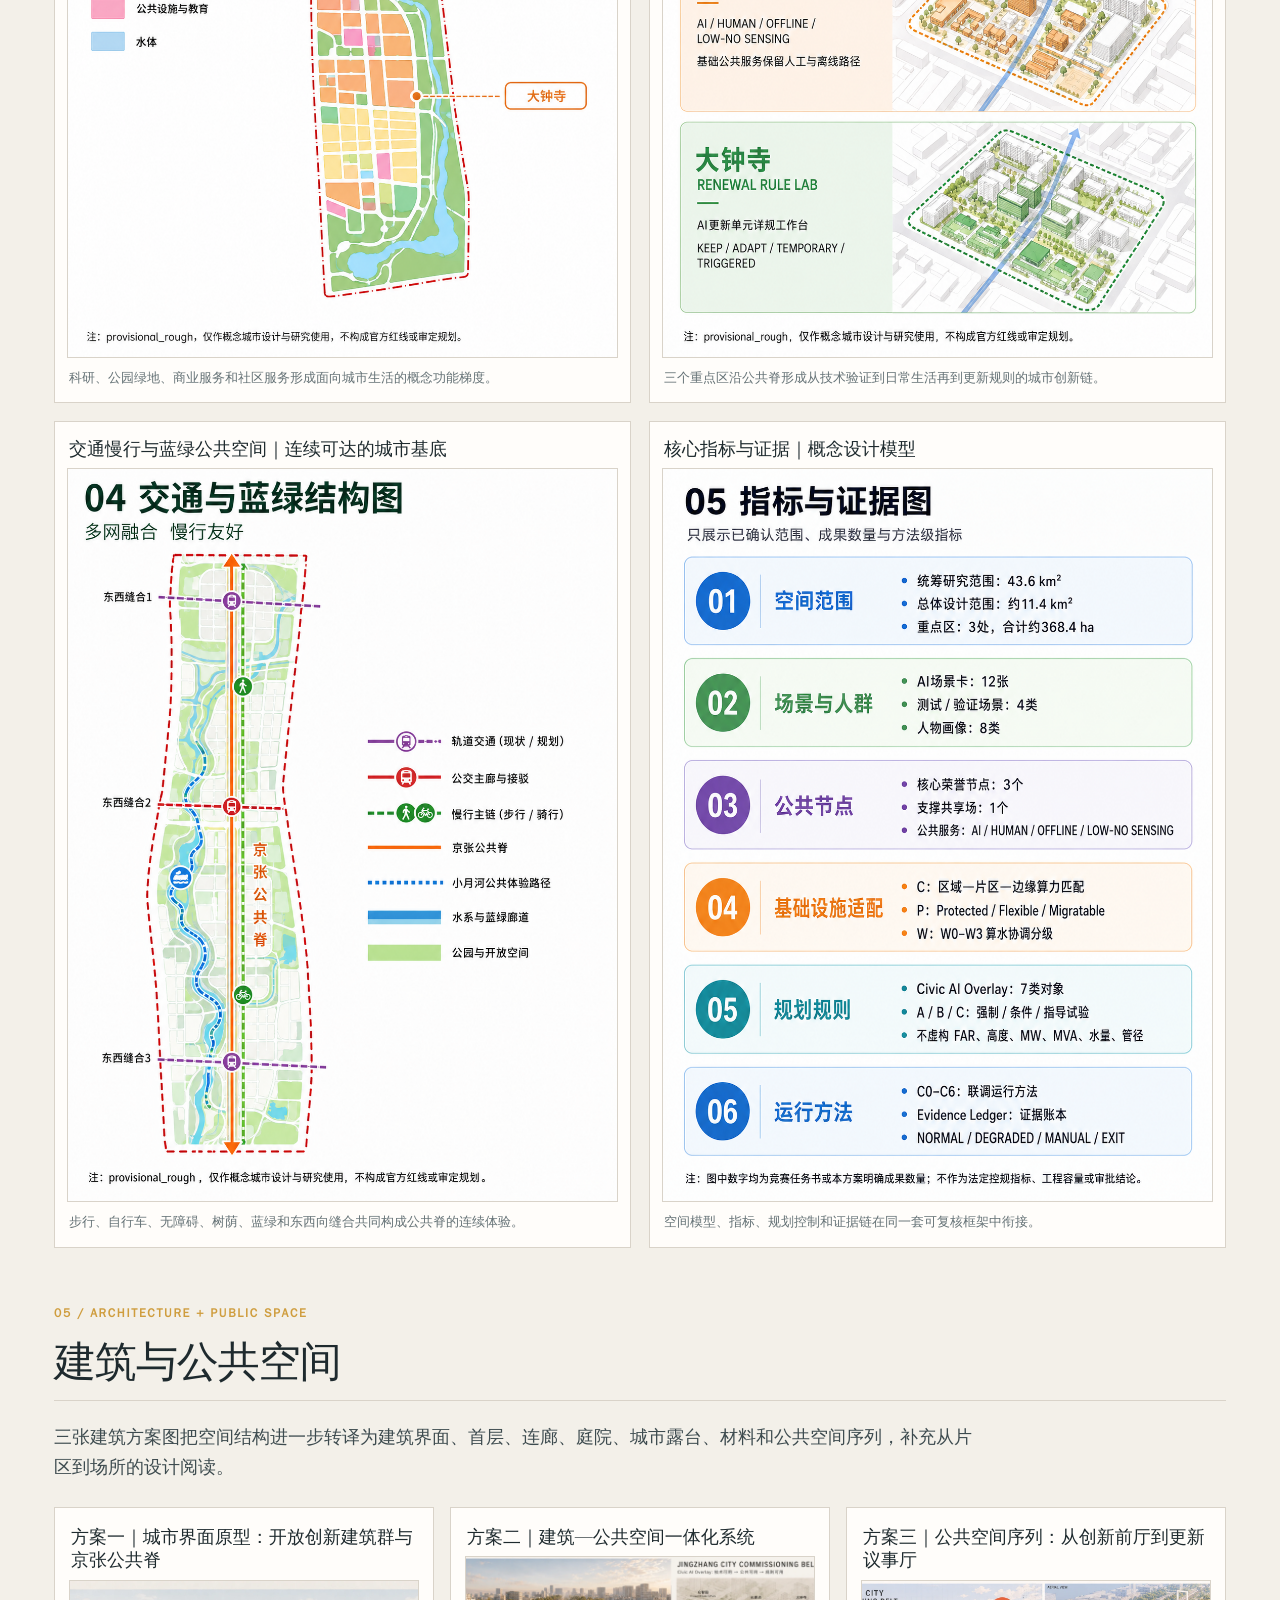
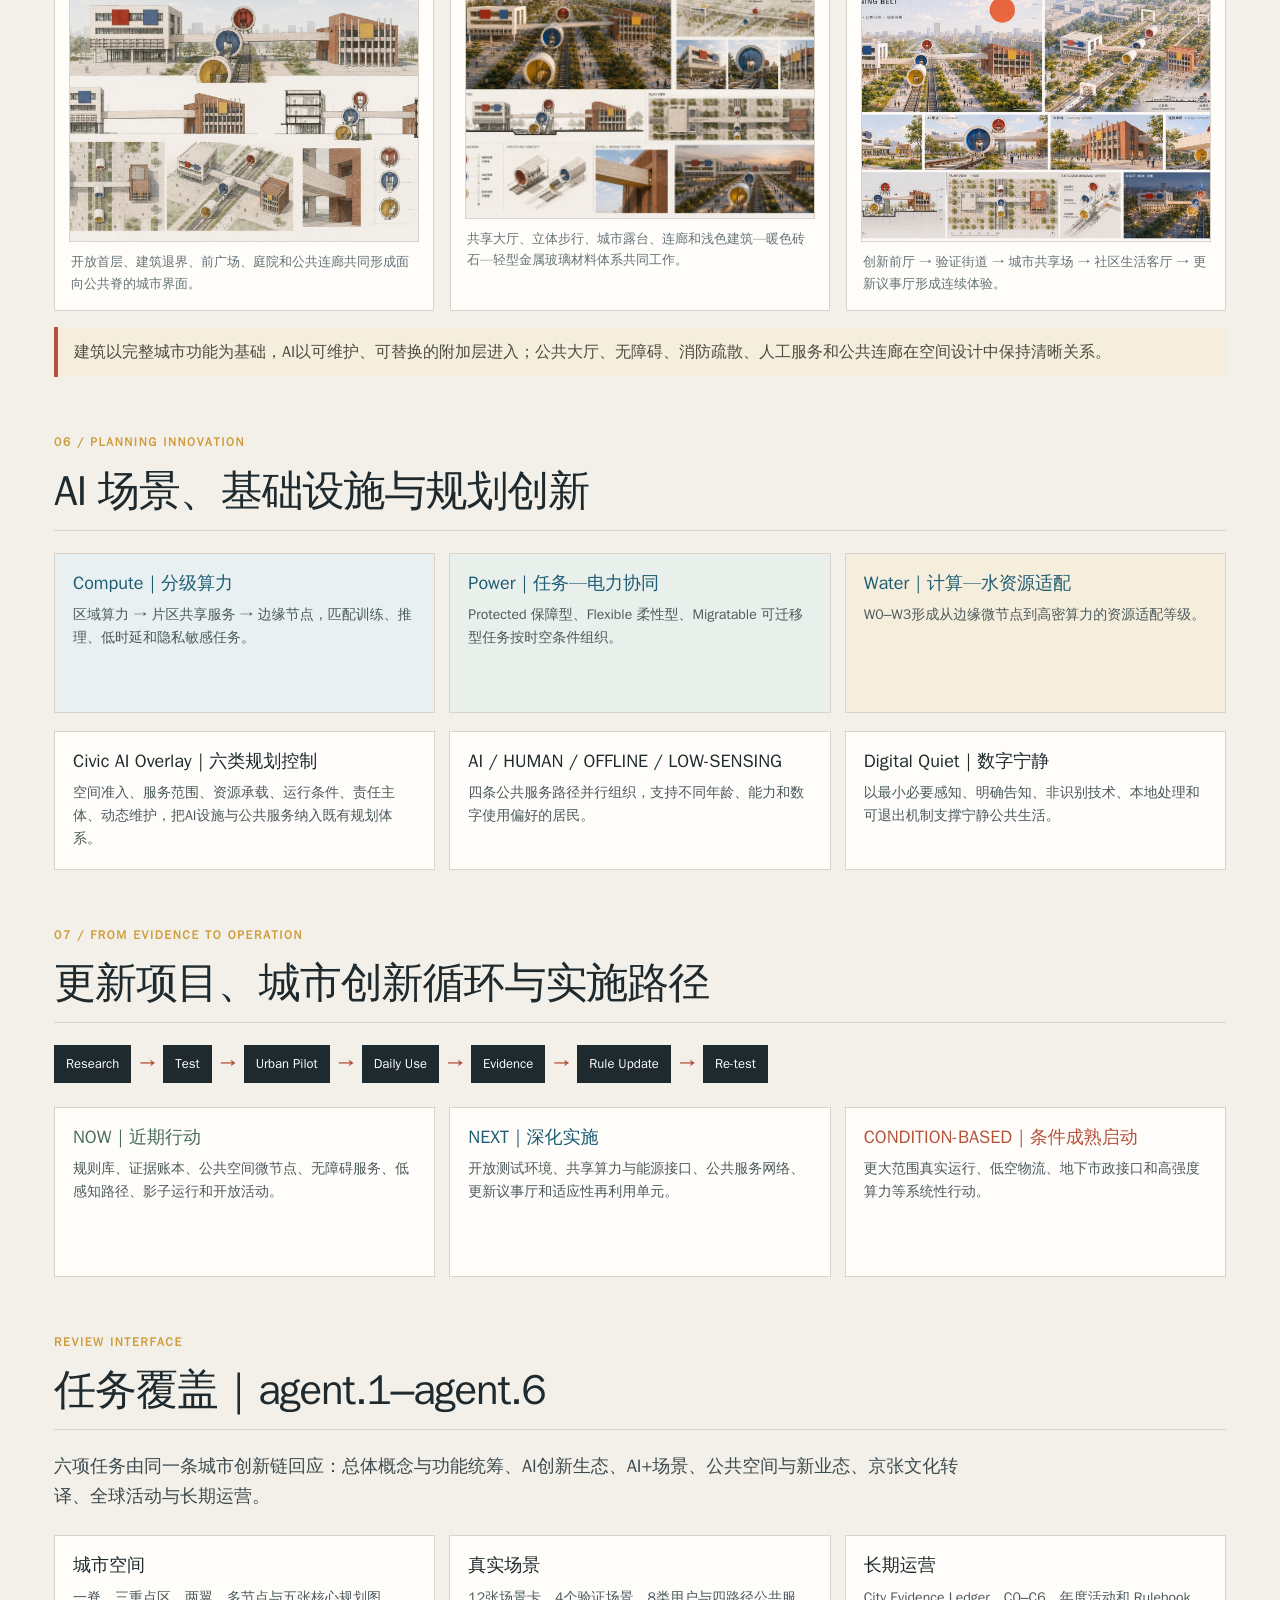
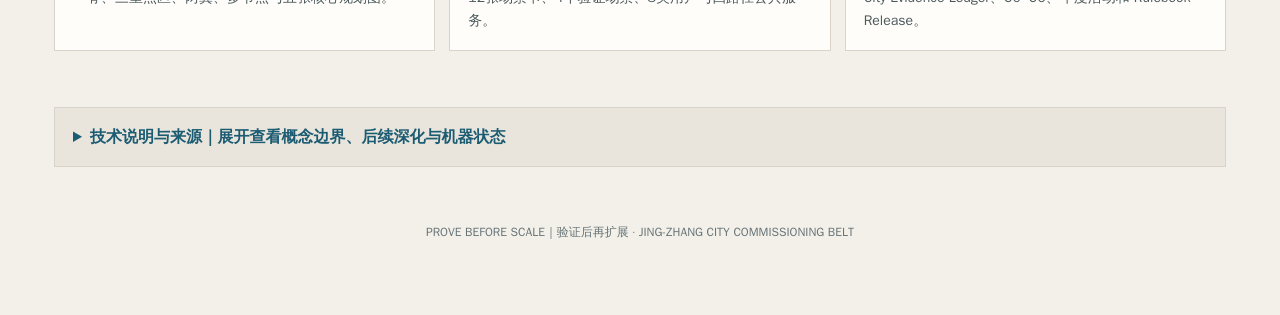
==== commit a1fc3f8c: "Add regional coordination evidence boards" ====
--- a/submissions/brittanistrehlowll-oss/jingzhang-city-commissioning-belt/visual/index.html
+++ b/submissions/brittanistrehlowll-oss/jingzhang-city-commissioning-belt/visual/index.html
@@ -6,7 +6,7 @@
 <title>京张·城市联调带｜城市设计展览页</title>
 <style>
 :root{--ink:#1e2a2e;--muted:#657276;--paper:#f3f0e9;--surface:#fffdfa;--line:#d9d3c9;--rail:#b5523b;--blue:#1c5c73;--green:#486b5d;--gold:#cf9d3e;--soft-blue:#e8f0f1;--soft-green:#e9efea;--soft-gold:#f5eedc}
-*{box-sizing:border-box}html{scroll-behavior:smooth}body{margin:0;background:var(--paper);color:var(--ink);font-family:"Noto Sans SC","Noto Sans CJK SC","Source Han Sans SC","Microsoft YaHei","Microsoft YaHei UI","PingFang SC","WenQuanYi Zen Hei",system-ui,-apple-system,"Segoe UI",sans-serif;line-height:1.65}a{color:inherit}.skip{position:absolute;left:-999px;top:8px;padding:8px 12px;background:var(--ink);color:#fff}.skip:focus{left:8px;z-index:5}.hero{background:var(--ink);color:#fff;padding:clamp(28px,5vw,72px) clamp(20px,6vw,84px);display:grid;grid-template-columns:minmax(0,1.05fr) minmax(320px,.95fr);gap:clamp(24px,5vw,72px);align-items:end}.eyebrow,.section-kicker{font-size:12px;letter-spacing:.14em;text-transform:uppercase;font-weight:750;color:var(--gold);margin:0 0 14px}.hero h1{font-size:clamp(32px,5vw,66px);line-height:1.08;letter-spacing:-.035em;margin:0 0 20px;max-width:720px}.hero-lead{font-size:clamp(20px,2.5vw,31px);line-height:1.3;margin:0 0 12px;color:#f6efe3}.hero-copy p{max-width:690px}.hero-sub{font-size:17px;color:#d9e0df;margin:0 0 24px}.hero-tags{display:flex;flex-wrap:wrap;gap:8px}.hero-tags span,.pill{border:1px solid #718086;border-radius:999px;padding:4px 11px;font-size:12px;color:#eef2ef}.hero-visual{margin:0;background:#28383d;padding:12px;border:1px solid #536168}.hero-visual img{display:block;width:100%;aspect-ratio:16/9;object-fit:cover}.hero-visual figcaption{font-size:12px;color:#c7d2d0;margin:9px 2px 0}.page-nav{max-width:1220px;margin:0 auto;padding:18px 24px 0;display:flex;flex-wrap:wrap;gap:8px}.page-nav a{text-decoration:none;color:var(--blue);font-size:13px;padding:5px 9px;border-bottom:1px solid transparent}.page-nav a:hover,.page-nav a:focus{border-color:var(--rail)}main{max-width:1220px;margin:auto;padding:24px 24px 72px}section{scroll-margin-top:18px;margin:28px 0 56px}.section-head{display:flex;justify-content:space-between;gap:24px;align-items:end;border-bottom:1px solid var(--line);padding-bottom:14px;margin-bottom:22px}.section-head h2{font-size:clamp(25px,3.3vw,42px);line-height:1.16;letter-spacing:-.025em;margin:0}.section-intro{font-size:18px;max-width:920px;color:#3d4b4f;margin:0 0 24px}.metrics{display:grid;grid-template-columns:repeat(4,1fr);gap:12px}.metric{background:var(--surface);border:1px solid var(--line);padding:20px 18px;min-height:132px}.metric:nth-child(1){border-top:4px solid var(--rail)}.metric:nth-child(2){border-top:4px solid var(--green)}.metric:nth-child(3){border-top:4px solid var(--blue)}.metric:nth-child(4){border-top:4px solid var(--gold)}.metric-value{font-size:clamp(25px,3vw,38px);font-weight:800;line-height:1.15;letter-spacing:-.03em}.metric-label{color:var(--muted);font-size:13px;margin-top:7px}.structure-grid,.area-grid,.space-grid,.control-grid,.phase-grid{display:grid;grid-template-columns:repeat(3,1fr);gap:14px}.structure-card,.area-card,.space-card,.control-card,.phase-card{background:var(--surface);border:1px solid var(--line);padding:18px}.structure-card h3,.area-card h3,.space-card h3,.control-card h3,.phase-card h3{font-size:18px;line-height:1.3;margin:0 0 8px}.structure-card p,.area-card p,.space-card p,.control-card p,.phase-card p{margin:0;color:#4b595c;font-size:14px}.structure-card strong,.area-card strong{color:var(--ink)}.tone-blue{background:var(--soft-blue)}.tone-green{background:var(--soft-green)}.tone-gold{background:var(--soft-gold)}.scope-list{display:grid;grid-template-columns:repeat(3,1fr);gap:14px}.scope-item{border-left:4px solid var(--rail);padding:4px 18px 8px;background:var(--surface)}.scope-item:nth-child(2){border-left-color:var(--blue)}.scope-item:nth-child(3){border-left-color:var(--green)}.scope-item h3{margin:0 0 5px;font-size:18px}.scope-item p{margin:0;color:#4b595c;font-size:14px}.figure-grid{display:grid;grid-template-columns:repeat(2,1fr);gap:18px}.figure-grid figure,.architecture-grid figure{margin:0;background:var(--surface);border:1px solid var(--line);padding:12px}.figure-grid figure:first-child{grid-column:span 2}.figure-grid img,.architecture-grid img{display:block;width:100%;height:auto;border:1px solid var(--line)}figure h3{font-size:18px;line-height:1.3;margin:4px 2px 7px}figcaption{font-size:13px;color:var(--muted);margin:9px 2px 2px}.space-grid{grid-template-columns:repeat(5,1fr)}.space-card{min-height:190px}.space-card h3{font-size:15px}.space-card:nth-child(1){border-top:4px solid var(--rail)}.space-card:nth-child(2){border-top:4px solid var(--gold)}.space-card:nth-child(3){border-top:4px solid var(--green)}.space-card:nth-child(4){border-top:4px solid var(--blue)}.space-card:nth-child(5){border-top:4px solid #8a6a54}.area-grid{grid-template-columns:repeat(3,1fr)}.area-card{min-height:250px}.area-card h3{font-size:20px}.area-card .place-list{margin:12px 0 0;padding:0;list-style:none;color:#4b595c;font-size:14px}.place-list li{padding:4px 0;border-top:1px solid var(--line)}.architecture-grid{display:grid;grid-template-columns:repeat(3,1fr);gap:16px}.architecture-grid figure{padding:14px}.architecture-grid img{aspect-ratio:4/3;object-fit:cover}.architecture-note{margin-top:16px;border-left:4px solid var(--rail);padding:12px 16px;background:var(--soft-gold);color:#4b4c42}.control-grid{grid-template-columns:repeat(3,1fr)}.control-card{min-height:160px}.control-card h3{color:var(--blue)}.flow{display:flex;flex-wrap:wrap;align-items:center;gap:8px;margin:18px 0 24px}.flow span{background:var(--ink);color:#fff;padding:8px 12px;font-size:13px}.flow i{font-style:normal;color:var(--rail);font-weight:800}.phase-grid{grid-template-columns:repeat(3,1fr)}.phase-card{min-height:170px}.phase-card h3{color:var(--green)}.phase-card:nth-child(2) h3{color:var(--blue)}.phase-card:nth-child(3) h3{color:var(--rail)}.compact-list{margin:10px 0 0;padding-left:20px;color:#4b595c}.compact-list li{margin:4px 0}.details{background:#e9e5dc;border:1px solid var(--line);padding:0}.details summary{cursor:pointer;padding:16px 18px;font-weight:750;color:var(--blue)}.details-body{padding:0 18px 18px;border-top:1px solid var(--line)}.details-body h3{font-size:17px;margin:18px 0 5px}.details-body p{font-size:14px;color:#4b595c;margin:5px 0}.footer-line{margin:28px 0 0;text-align:center;color:var(--muted);font-size:12px}@media(max-width:960px){.hero{grid-template-columns:1fr}.metrics,.scope-list,.area-grid{grid-template-columns:repeat(2,1fr)}.space-grid{grid-template-columns:repeat(3,1fr)}.architecture-grid,.control-grid,.phase-grid{grid-template-columns:1fr 1fr}}@media(max-width:620px){.hero{padding:30px 18px}.page-nav,main{padding-left:16px;padding-right:16px}.section-head{display:block}.section-head h2{margin-top:4px}.metrics,.scope-list,.figure-grid,.architecture-grid,.control-grid,.phase-grid,.area-grid{grid-template-columns:1fr}.figure-grid figure:first-child{grid-column:span 1}.space-grid{grid-template-columns:1fr}.space-card{min-height:auto}.hero h1{font-size:35px}.hero-lead{font-size:22px}.section-intro{font-size:16px}}
+*{box-sizing:border-box}html{scroll-behavior:smooth}body{margin:0;background:var(--paper);color:var(--ink);font-family:"Noto Sans SC","Noto Sans CJK SC","Source Han Sans SC","Microsoft YaHei","Microsoft YaHei UI","PingFang SC","WenQuanYi Zen Hei",system-ui,-apple-system,"Segoe UI",sans-serif;line-height:1.65}a{color:inherit}.skip{position:absolute;left:-999px;top:8px;padding:8px 12px;background:var(--ink);color:#fff}.skip:focus{left:8px;z-index:5}.hero{background:var(--ink);color:#fff;padding:clamp(28px,5vw,72px) clamp(20px,6vw,84px);display:grid;grid-template-columns:minmax(0,1.05fr) minmax(320px,.95fr);gap:clamp(24px,5vw,72px);align-items:end}.eyebrow,.section-kicker{font-size:12px;letter-spacing:.14em;text-transform:uppercase;font-weight:750;color:var(--gold);margin:0 0 14px}.hero h1{font-size:clamp(32px,5vw,66px);line-height:1.08;letter-spacing:-.035em;margin:0 0 20px;max-width:720px}.hero-lead{font-size:clamp(20px,2.5vw,31px);line-height:1.3;margin:0 0 12px;color:#f6efe3}.hero-copy p{max-width:690px}.hero-sub{font-size:17px;color:#d9e0df;margin:0 0 24px}.hero-tags{display:flex;flex-wrap:wrap;gap:8px}.hero-tags span,.pill{border:1px solid #718086;border-radius:999px;padding:4px 11px;font-size:12px;color:#eef2ef}.hero-visual{margin:0;background:#28383d;padding:12px;border:1px solid #536168}.hero-visual img{display:block;width:100%;aspect-ratio:16/9;object-fit:cover}.hero-visual figcaption{font-size:12px;color:#c7d2d0;margin:9px 2px 0}.page-nav{max-width:1220px;margin:0 auto;padding:18px 24px 0;display:flex;flex-wrap:wrap;gap:8px}.page-nav a{text-decoration:none;color:var(--blue);font-size:13px;padding:5px 9px;border-bottom:1px solid transparent}.page-nav a:hover,.page-nav a:focus{border-color:var(--rail)}main{max-width:1220px;margin:auto;padding:24px 24px 72px}section{scroll-margin-top:18px;margin:28px 0 56px}.section-head{display:flex;justify-content:space-between;gap:24px;align-items:end;border-bottom:1px solid var(--line);padding-bottom:14px;margin-bottom:22px}.section-head h2{font-size:clamp(25px,3.3vw,42px);line-height:1.16;letter-spacing:-.025em;margin:0}.section-intro{font-size:18px;max-width:920px;color:#3d4b4f;margin:0 0 24px}.metrics{display:grid;grid-template-columns:repeat(4,1fr);gap:12px}.metric{background:var(--surface);border:1px solid var(--line);padding:20px 18px;min-height:132px}.metric:nth-child(1){border-top:4px solid var(--rail)}.metric:nth-child(2){border-top:4px solid var(--green)}.metric:nth-child(3){border-top:4px solid var(--blue)}.metric:nth-child(4){border-top:4px solid var(--gold)}.metric-value{font-size:clamp(25px,3vw,38px);font-weight:800;line-height:1.15;letter-spacing:-.03em}.metric-label{color:var(--muted);font-size:13px;margin-top:7px}.structure-grid,.area-grid,.space-grid,.control-grid,.phase-grid{display:grid;grid-template-columns:repeat(3,1fr);gap:14px}.structure-card,.area-card,.space-card,.control-card,.phase-card{background:var(--surface);border:1px solid var(--line);padding:18px}.structure-card h3,.area-card h3,.space-card h3,.control-card h3,.phase-card h3{font-size:18px;line-height:1.3;margin:0 0 8px}.structure-card p,.area-card p,.space-card p,.control-card p,.phase-card p{margin:0;color:#4b595c;font-size:14px}.structure-card strong,.area-card strong{color:var(--ink)}.tone-blue{background:var(--soft-blue)}.tone-green{background:var(--soft-green)}.tone-gold{background:var(--soft-gold)}.scope-list{display:grid;grid-template-columns:repeat(3,1fr);gap:14px}.scope-item{border-left:4px solid var(--rail);padding:4px 18px 8px;background:var(--surface)}.scope-item:nth-child(2){border-left-color:var(--blue)}.scope-item:nth-child(3){border-left-color:var(--green)}.scope-item h3{margin:0 0 5px;font-size:18px}.scope-item p{margin:0;color:#4b595c;font-size:14px}.figure-grid{display:grid;grid-template-columns:repeat(2,1fr);gap:18px}.figure-grid figure,.architecture-grid figure{margin:0;background:var(--surface);border:1px solid var(--line);padding:12px}.figure-grid figure:first-child{grid-column:span 2}.figure-grid img,.architecture-grid img{display:block;width:100%;height:auto;border:1px solid var(--line)}.regional-grid figure:first-child{grid-column:span 1}.regional-grid figure:last-child{grid-column:span 2}figure h3{font-size:18px;line-height:1.3;margin:4px 2px 7px}figcaption{font-size:13px;color:var(--muted);margin:9px 2px 2px}.space-grid{grid-template-columns:repeat(5,1fr)}.space-card{min-height:190px}.space-card h3{font-size:15px}.space-card:nth-child(1){border-top:4px solid var(--rail)}.space-card:nth-child(2){border-top:4px solid var(--gold)}.space-card:nth-child(3){border-top:4px solid var(--green)}.space-card:nth-child(4){border-top:4px solid var(--blue)}.space-card:nth-child(5){border-top:4px solid #8a6a54}.area-grid{grid-template-columns:repeat(3,1fr)}.area-card{min-height:250px}.area-card h3{font-size:20px}.area-card .place-list{margin:12px 0 0;padding:0;list-style:none;color:#4b595c;font-size:14px}.place-list li{padding:4px 0;border-top:1px solid var(--line)}.architecture-grid{display:grid;grid-template-columns:repeat(3,1fr);gap:16px}.architecture-grid figure{padding:14px}.architecture-grid img{aspect-ratio:4/3;object-fit:cover}.architecture-note{margin-top:16px;border-left:4px solid var(--rail);padding:12px 16px;background:var(--soft-gold);color:#4b4c42}.control-grid{grid-template-columns:repeat(3,1fr)}.control-card{min-height:160px}.control-card h3{color:var(--blue)}.flow{display:flex;flex-wrap:wrap;align-items:center;gap:8px;margin:18px 0 24px}.flow span{background:var(--ink);color:#fff;padding:8px 12px;font-size:13px}.flow i{font-style:normal;color:var(--rail);font-weight:800}.phase-grid{grid-template-columns:repeat(3,1fr)}.phase-card{min-height:170px}.phase-card h3{color:var(--green)}.phase-card:nth-child(2) h3{color:var(--blue)}.phase-card:nth-child(3) h3{color:var(--rail)}.compact-list{margin:10px 0 0;padding-left:20px;color:#4b595c}.compact-list li{margin:4px 0}.details{background:#e9e5dc;border:1px solid var(--line);padding:0}.details summary{cursor:pointer;padding:16px 18px;font-weight:750;color:var(--blue)}.details-body{padding:0 18px 18px;border-top:1px solid var(--line)}.details-body h3{font-size:17px;margin:18px 0 5px}.details-body p{font-size:14px;color:#4b595c;margin:5px 0}.footer-line{margin:28px 0 0;text-align:center;color:var(--muted);font-size:12px}@media(max-width:960px){.hero{grid-template-columns:1fr}.metrics,.scope-list,.area-grid{grid-template-columns:repeat(2,1fr)}.space-grid{grid-template-columns:repeat(3,1fr)}.architecture-grid,.control-grid,.phase-grid{grid-template-columns:1fr 1fr}}@media(max-width:620px){.hero{padding:30px 18px}.page-nav,main{padding-left:16px;padding-right:16px}.section-head{display:block}.section-head h2{margin-top:4px}.metrics,.scope-list,.figure-grid,.architecture-grid,.control-grid,.phase-grid,.area-grid{grid-template-columns:1fr}.figure-grid figure:first-child{grid-column:span 1}.regional-grid figure:last-child{grid-column:span 1}.space-grid{grid-template-columns:1fr}.space-card{min-height:auto}.hero h1{font-size:35px}.hero-lead{font-size:22px}.section-intro{font-size:16px}}
 @media(max-width:620px){.structure-grid{grid-template-columns:1fr}}
 </style>
 </head>
@@ -22,7 +22,7 @@
   </div>
   <figure class="hero-visual"><img src="../assets/media/cover.webp" alt="京张公共脊与三处联调节点概念鸟瞰图"><figcaption>公共空间骨架、建筑母体与三处城市联调节点</figcaption></figure>
 </header>
-<nav class="page-nav" aria-label="页面章节导航"><a href="#structure">总体结构</a><a href="#spine">公共脊</a><a href="#areas">三重点区</a><a href="#maps">核心规划图</a><a href="#architecture">建筑与公共空间</a><a href="#innovation">AI与规划创新</a><a href="#implementation">实施路径</a></nav>
+<nav class="page-nav" aria-label="页面章节导航"><a href="#structure">总体结构</a><a href="#scope">三层范围</a><a href="#regional">区域协同</a><a href="#spine">公共脊</a><a href="#areas">三重点区</a><a href="#maps">核心规划图</a><a href="#architecture">建筑与公共空间</a><a href="#innovation">AI与规划创新</a><a href="#implementation">实施路径</a></nav>
 <main id="main">
   <section id="structure">
     <div class="section-head"><div><p class="section-kicker">01 / Urban Structure</p><h2>总体结构与核心指标</h2></div></div>
@@ -46,6 +46,21 @@
       <article class="scope-item"><h3>43.6 km²｜CITY SYSTEM</h3><p>统筹研究范围，组织创新生态、产业协同、公共服务和城市系统关系。</p></article>
       <article class="scope-item"><h3>约11.4 km²｜CITY COMMISSIONING DISTRICT</h3><p>总体设计范围，落位公共脊、空间结构、蓝绿慢行与城市接口。</p></article>
       <article class="scope-item"><h3>约368.4 ha｜CITY LABS</h3><p>三处重点区域，承接技术验证、真实生活负载和更新规则转化。</p></article>
+    </div>
+  </section>
+
+  <section id="regional">
+    <div class="section-head"><div><p class="section-kicker">Regional / Coordination</p><h2>区域创新协同｜从区位到价值闭环</h2></div></div>
+    <p class="section-intro">京张以城市验证与规划转化接口承接区域创新资源：科研、科学智能、工程化、社区生活反馈和区域支撑通过一脊、三重点区、两翼与多节点进入城市空间，形成可理解、可验证、可回流的协同路径。</p>
+    <div class="figure-grid regional-grid" aria-label="区域协同补充图">
+      <figure><h3>图1｜区域区位关系与协同格局</h3><img src="../assets/media/regional-coordination-01-location.png" alt="区域区位关系与协同格局，京张作为城市验证与规划转化接口"><figcaption>京津冀、北京与海淀三级区位关系建立区域协同的空间认知；图内场景为典型场景示意。</figcaption></figure>
+      <figure><h3>图2｜北京尺度协同接口与空间承接</h3><img src="../assets/media/regional-coordination-02-interface.png" alt="北京尺度协同接口与空间承接，从区域创新资源到京张本地空间"><figcaption>区域能力沿众智园、AI原点社区、大钟寺、两翼与算力接口进入本地城市设计体系。</figcaption></figure>
+      <figure><h3>图4｜协同闭环与价值转化路径</h3><img src="../assets/media/regional-coordination-04-loop.png" alt="协同闭环与价值转化路径，从区域研发到京张验证与规划转化"><figcaption>Research → Engineering → Urban Test → Daily Life → Evidence → Planning Rule → Regional Scaling，形成可持续迭代的城市创新闭环。</figcaption></figure>
+    </div>
+    <div class="structure-grid" style="margin-top:18px">
+      <article class="structure-card tone-blue"><h3>城市承接</h3><p>一脊·三重点区·两翼·多节点把区域能力落到公共空间、社区服务、工程接口与存量更新单元。</p></article>
+      <article class="structure-card tone-green"><h3>场景接口</h3><p>图3所示完整场景来源板见专业评审页；社区、科研、制造、遗产与区域支撑均以典型场景示意表达。</p></article>
+      <article class="structure-card tone-gold"><h3>价值回流</h3><p>通过场景验证、日常使用、证据沉淀和规划规则更新，把本地经验回流到区域网络。</p></article>
     </div>
   </section>
 
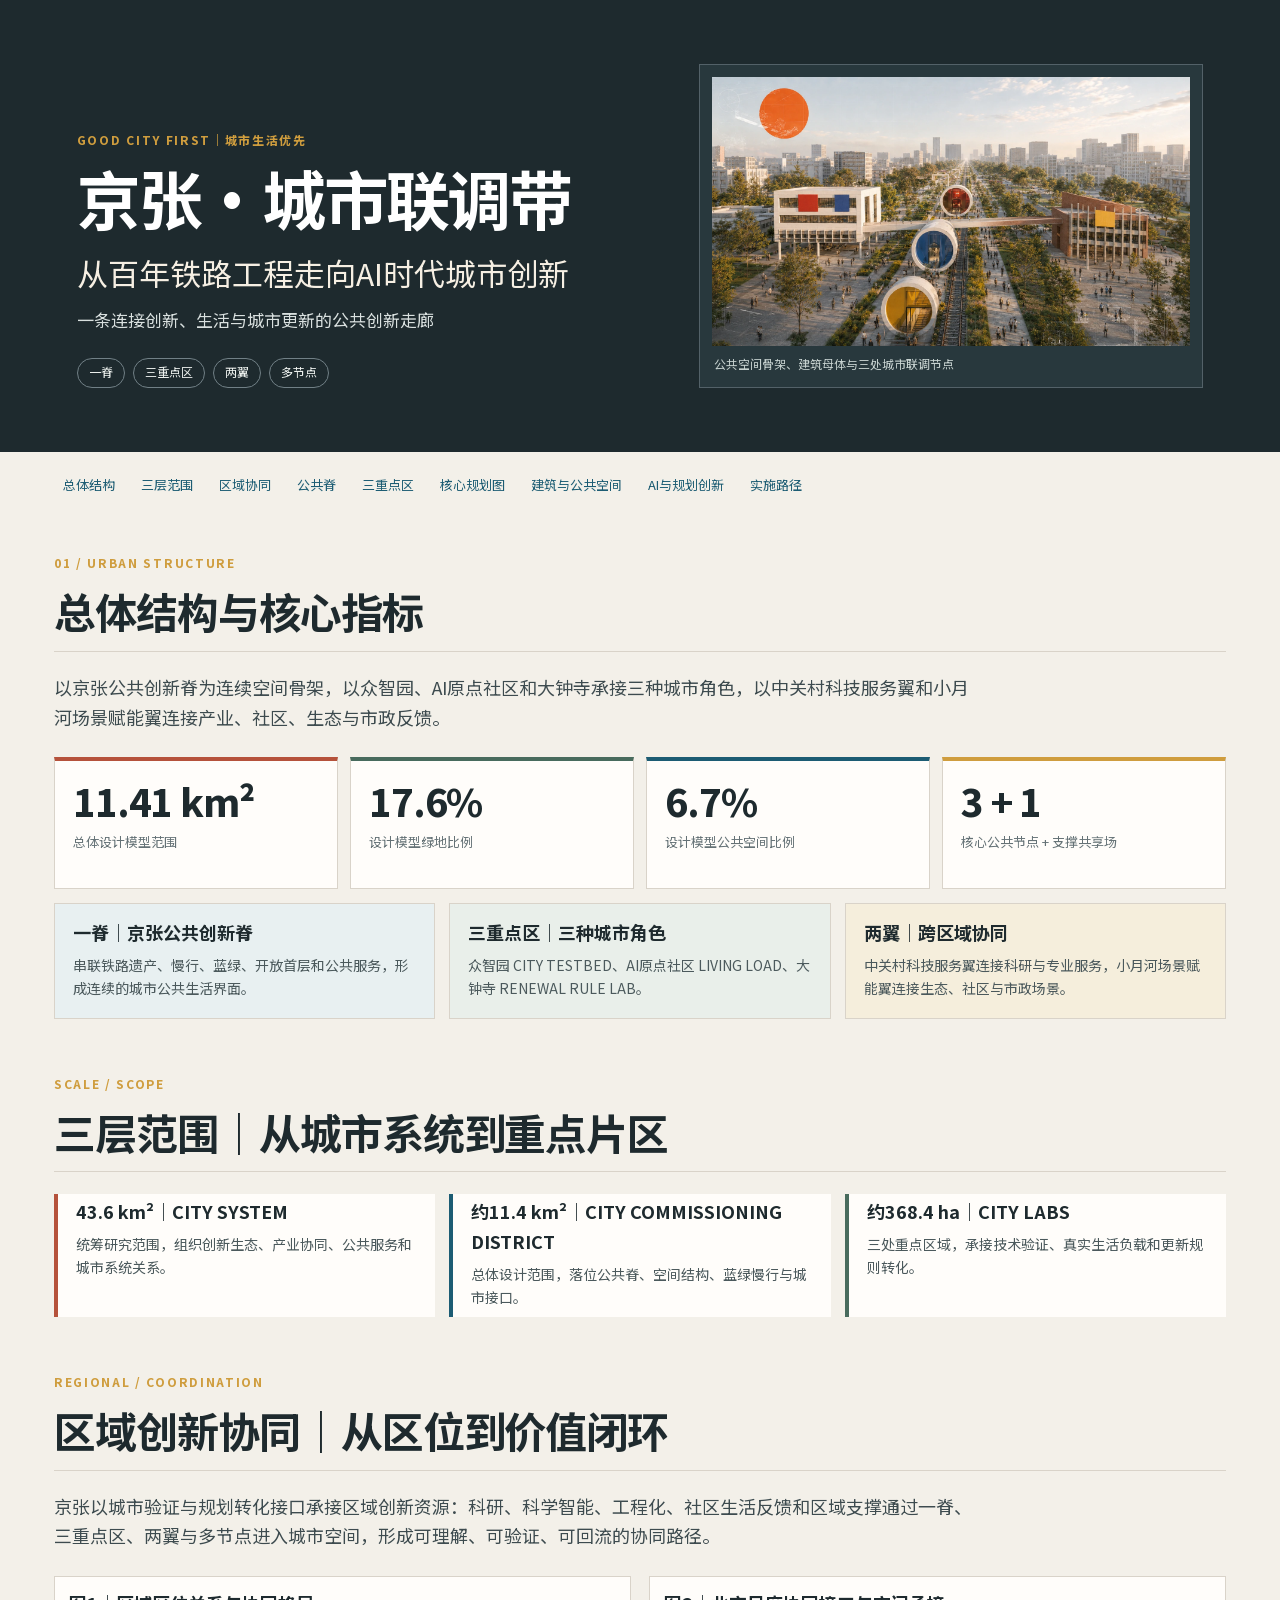
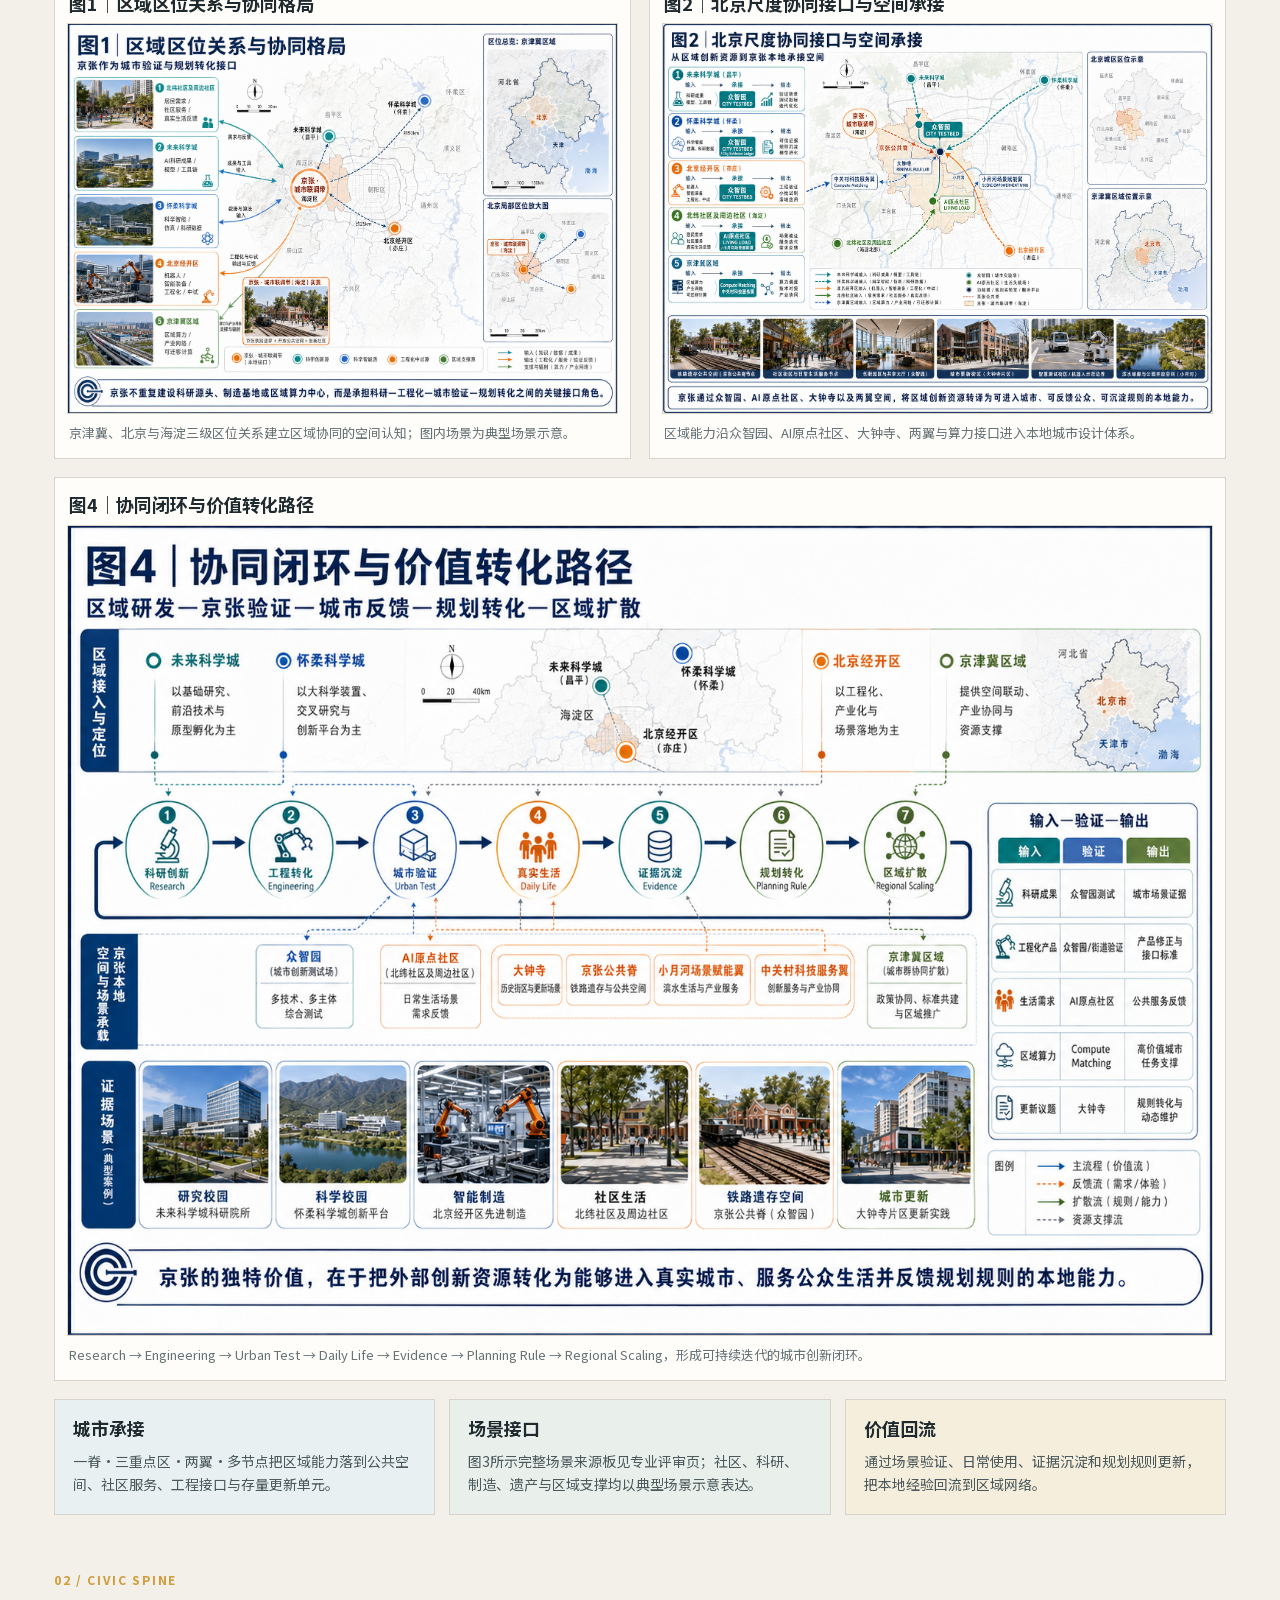
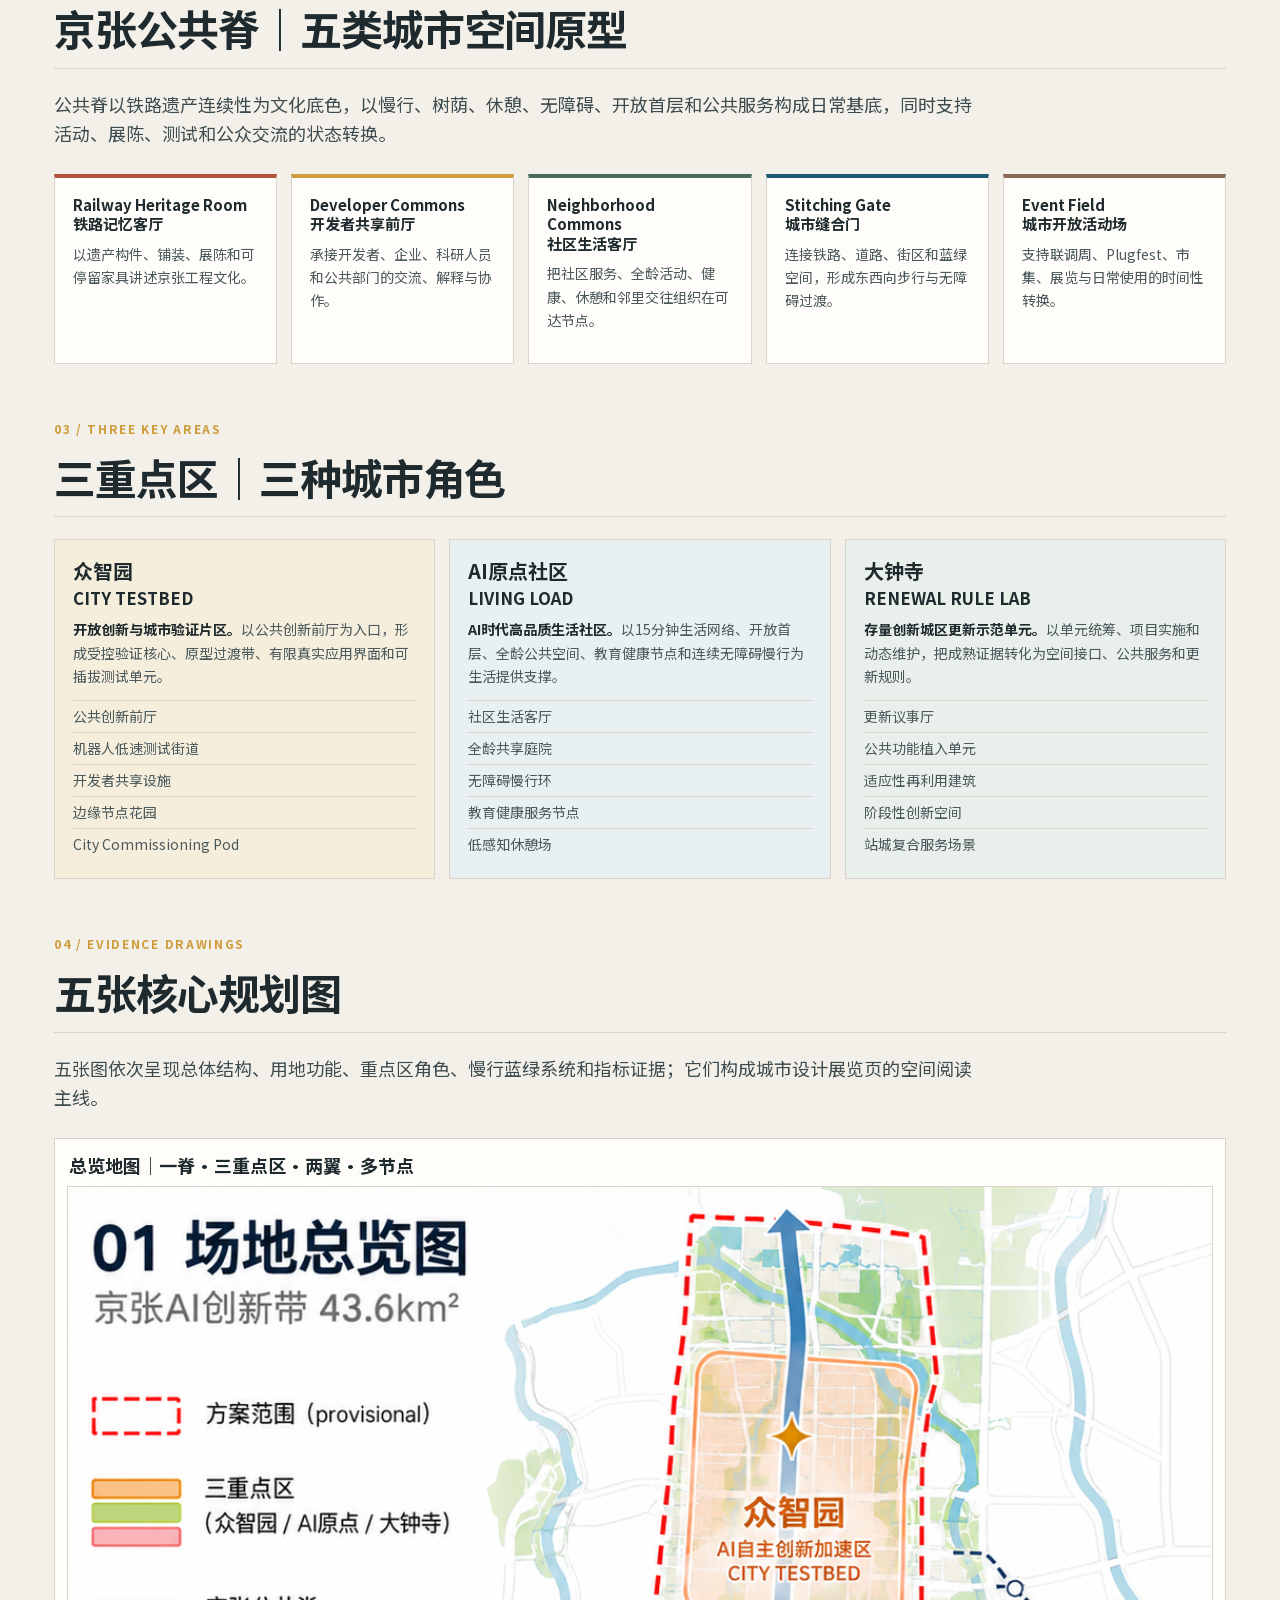
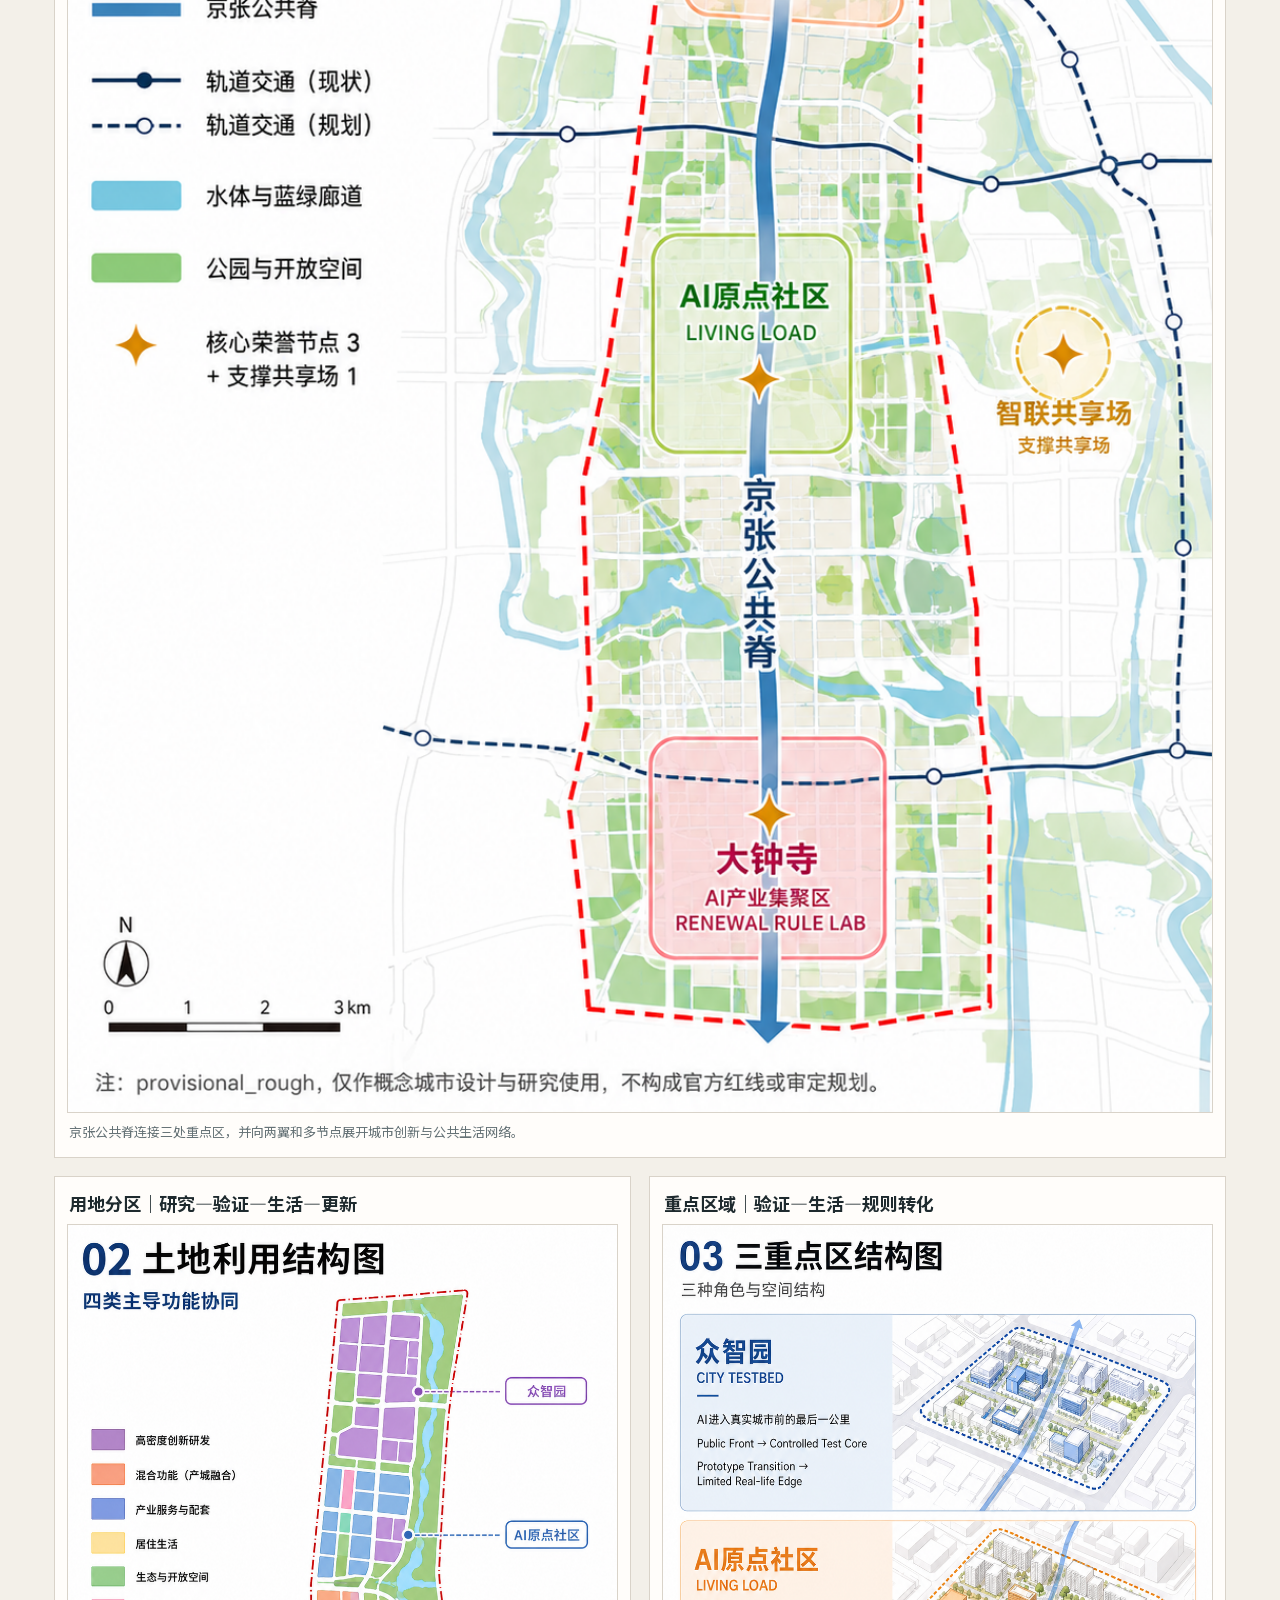
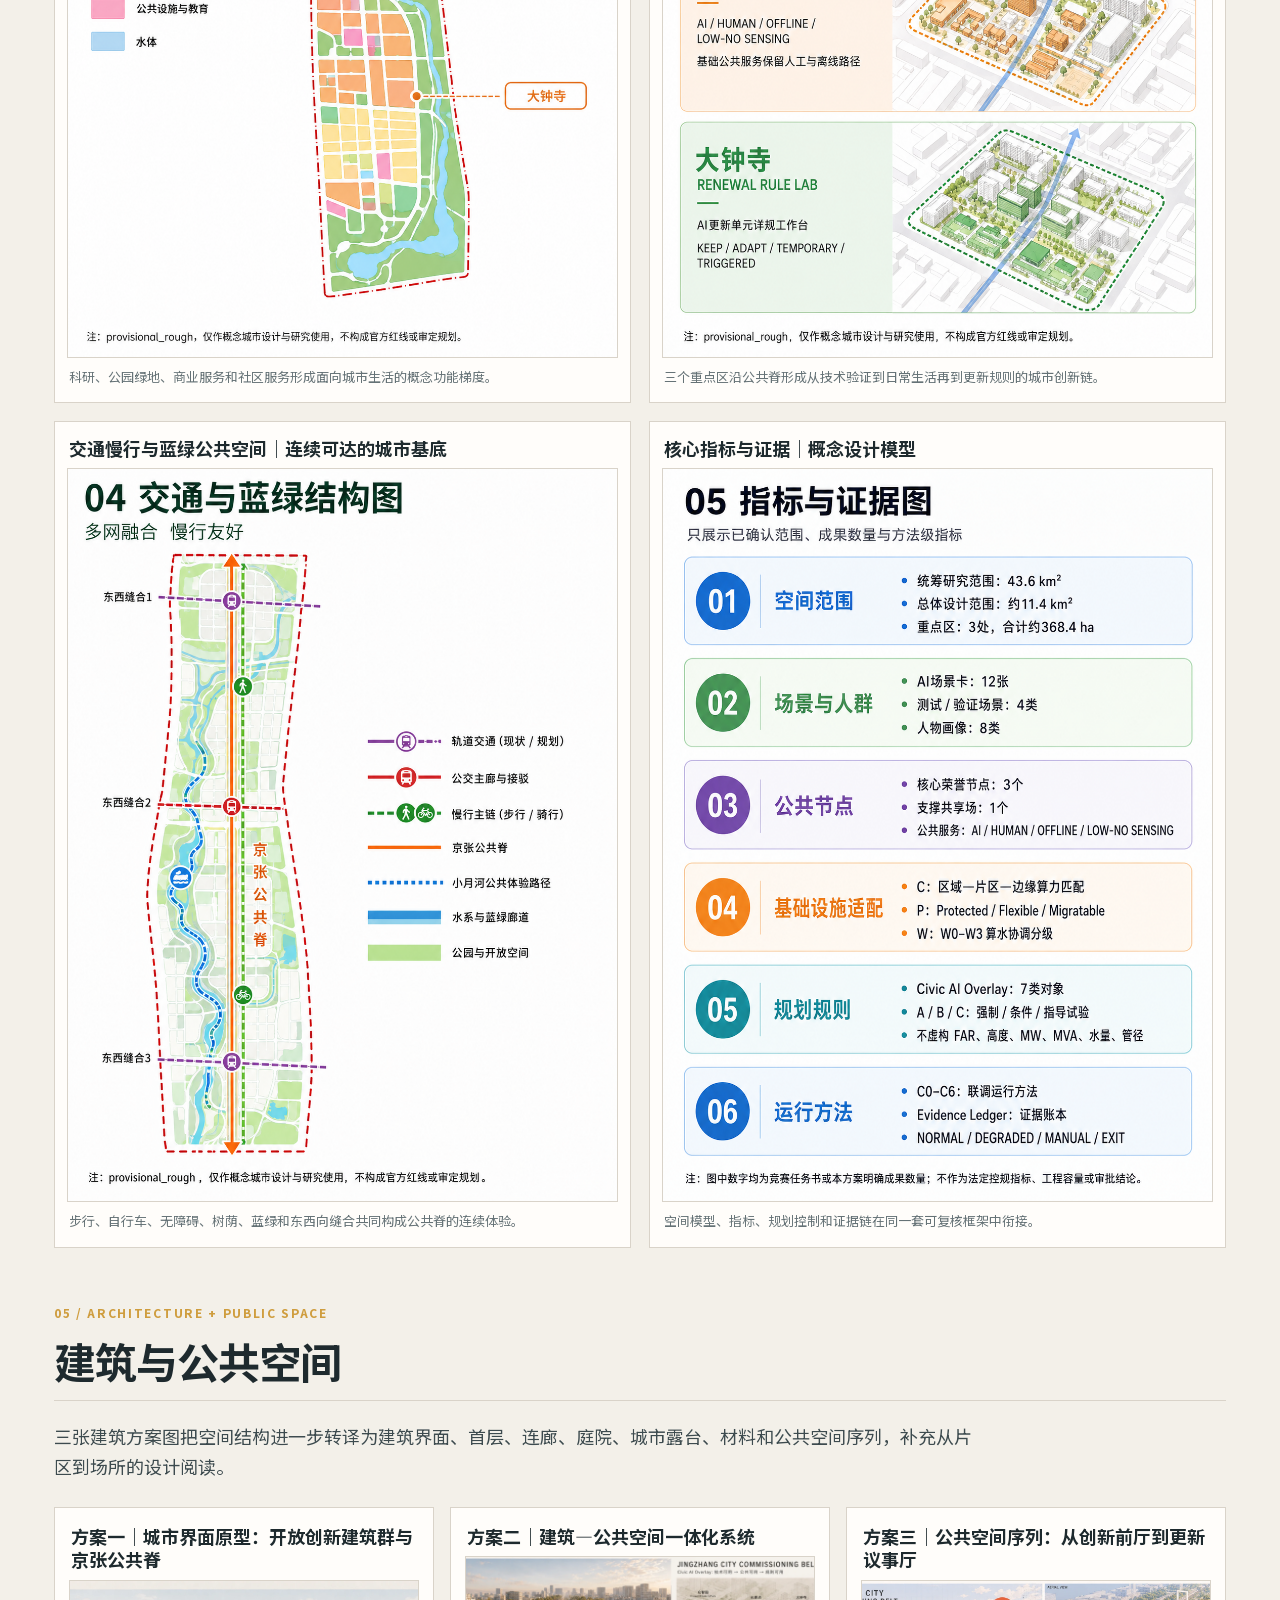
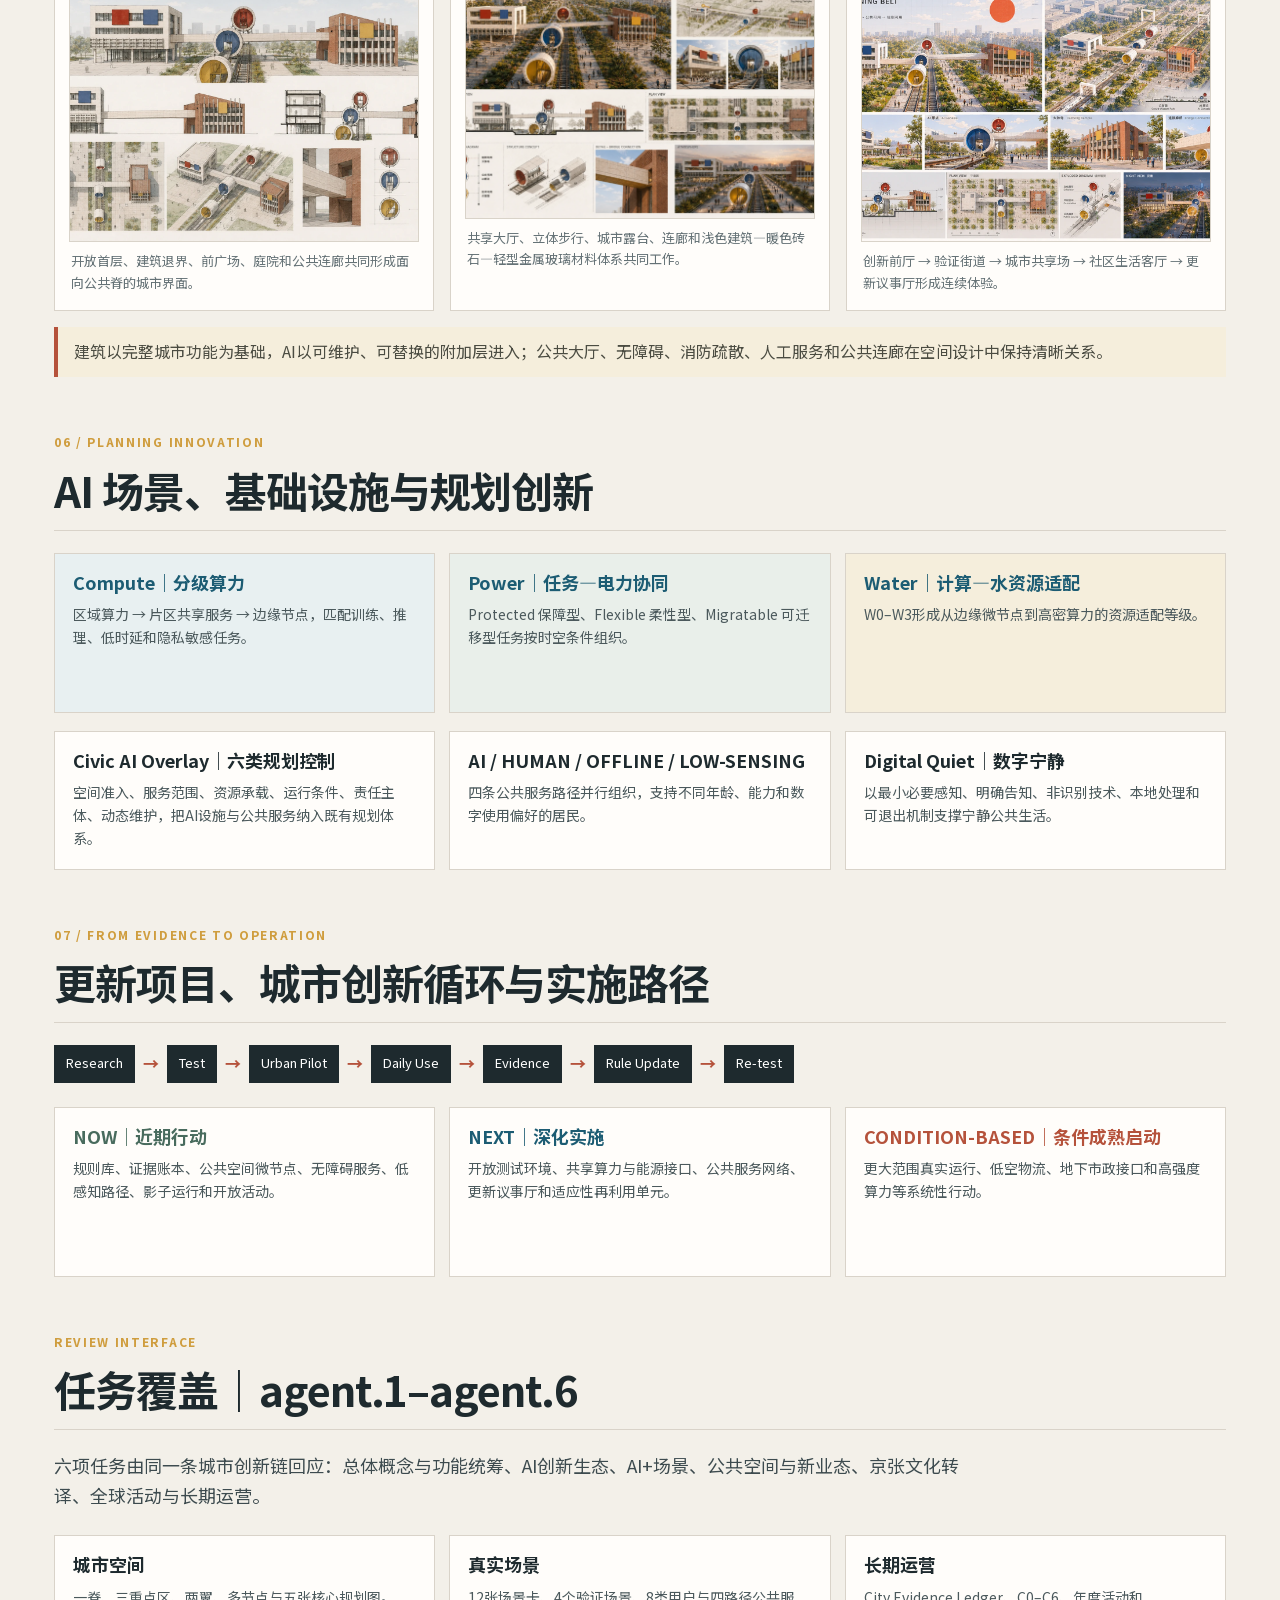
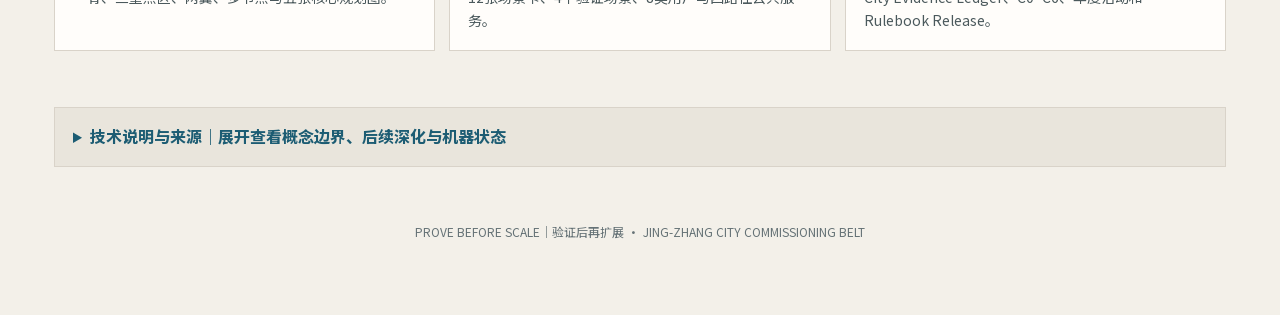
==== commit a650e339: "Align regional scene interfaces and embed offline CJK font" ====
--- a/submissions/brittanistrehlowll-oss/jingzhang-city-commissioning-belt/visual/index.html
+++ b/submissions/brittanistrehlowll-oss/jingzhang-city-commissioning-belt/visual/index.html
@@ -3,10 +3,11 @@
 <head>
 <meta charset="utf-8">
 <meta name="viewport" content="width=device-width, initial-scale=1">
+<link rel="stylesheet" href="assets/fonts/jingzhang-cjk-subset.css">
 <title>京张·城市联调带｜城市设计展览页</title>
 <style>
 :root{--ink:#1e2a2e;--muted:#657276;--paper:#f3f0e9;--surface:#fffdfa;--line:#d9d3c9;--rail:#b5523b;--blue:#1c5c73;--green:#486b5d;--gold:#cf9d3e;--soft-blue:#e8f0f1;--soft-green:#e9efea;--soft-gold:#f5eedc}
-*{box-sizing:border-box}html{scroll-behavior:smooth}body{margin:0;background:var(--paper);color:var(--ink);font-family:"Noto Sans SC","Noto Sans CJK SC","Source Han Sans SC","Microsoft YaHei","Microsoft YaHei UI","PingFang SC","WenQuanYi Zen Hei",system-ui,-apple-system,"Segoe UI",sans-serif;line-height:1.65}a{color:inherit}.skip{position:absolute;left:-999px;top:8px;padding:8px 12px;background:var(--ink);color:#fff}.skip:focus{left:8px;z-index:5}.hero{background:var(--ink);color:#fff;padding:clamp(28px,5vw,72px) clamp(20px,6vw,84px);display:grid;grid-template-columns:minmax(0,1.05fr) minmax(320px,.95fr);gap:clamp(24px,5vw,72px);align-items:end}.eyebrow,.section-kicker{font-size:12px;letter-spacing:.14em;text-transform:uppercase;font-weight:750;color:var(--gold);margin:0 0 14px}.hero h1{font-size:clamp(32px,5vw,66px);line-height:1.08;letter-spacing:-.035em;margin:0 0 20px;max-width:720px}.hero-lead{font-size:clamp(20px,2.5vw,31px);line-height:1.3;margin:0 0 12px;color:#f6efe3}.hero-copy p{max-width:690px}.hero-sub{font-size:17px;color:#d9e0df;margin:0 0 24px}.hero-tags{display:flex;flex-wrap:wrap;gap:8px}.hero-tags span,.pill{border:1px solid #718086;border-radius:999px;padding:4px 11px;font-size:12px;color:#eef2ef}.hero-visual{margin:0;background:#28383d;padding:12px;border:1px solid #536168}.hero-visual img{display:block;width:100%;aspect-ratio:16/9;object-fit:cover}.hero-visual figcaption{font-size:12px;color:#c7d2d0;margin:9px 2px 0}.page-nav{max-width:1220px;margin:0 auto;padding:18px 24px 0;display:flex;flex-wrap:wrap;gap:8px}.page-nav a{text-decoration:none;color:var(--blue);font-size:13px;padding:5px 9px;border-bottom:1px solid transparent}.page-nav a:hover,.page-nav a:focus{border-color:var(--rail)}main{max-width:1220px;margin:auto;padding:24px 24px 72px}section{scroll-margin-top:18px;margin:28px 0 56px}.section-head{display:flex;justify-content:space-between;gap:24px;align-items:end;border-bottom:1px solid var(--line);padding-bottom:14px;margin-bottom:22px}.section-head h2{font-size:clamp(25px,3.3vw,42px);line-height:1.16;letter-spacing:-.025em;margin:0}.section-intro{font-size:18px;max-width:920px;color:#3d4b4f;margin:0 0 24px}.metrics{display:grid;grid-template-columns:repeat(4,1fr);gap:12px}.metric{background:var(--surface);border:1px solid var(--line);padding:20px 18px;min-height:132px}.metric:nth-child(1){border-top:4px solid var(--rail)}.metric:nth-child(2){border-top:4px solid var(--green)}.metric:nth-child(3){border-top:4px solid var(--blue)}.metric:nth-child(4){border-top:4px solid var(--gold)}.metric-value{font-size:clamp(25px,3vw,38px);font-weight:800;line-height:1.15;letter-spacing:-.03em}.metric-label{color:var(--muted);font-size:13px;margin-top:7px}.structure-grid,.area-grid,.space-grid,.control-grid,.phase-grid{display:grid;grid-template-columns:repeat(3,1fr);gap:14px}.structure-card,.area-card,.space-card,.control-card,.phase-card{background:var(--surface);border:1px solid var(--line);padding:18px}.structure-card h3,.area-card h3,.space-card h3,.control-card h3,.phase-card h3{font-size:18px;line-height:1.3;margin:0 0 8px}.structure-card p,.area-card p,.space-card p,.control-card p,.phase-card p{margin:0;color:#4b595c;font-size:14px}.structure-card strong,.area-card strong{color:var(--ink)}.tone-blue{background:var(--soft-blue)}.tone-green{background:var(--soft-green)}.tone-gold{background:var(--soft-gold)}.scope-list{display:grid;grid-template-columns:repeat(3,1fr);gap:14px}.scope-item{border-left:4px solid var(--rail);padding:4px 18px 8px;background:var(--surface)}.scope-item:nth-child(2){border-left-color:var(--blue)}.scope-item:nth-child(3){border-left-color:var(--green)}.scope-item h3{margin:0 0 5px;font-size:18px}.scope-item p{margin:0;color:#4b595c;font-size:14px}.figure-grid{display:grid;grid-template-columns:repeat(2,1fr);gap:18px}.figure-grid figure,.architecture-grid figure{margin:0;background:var(--surface);border:1px solid var(--line);padding:12px}.figure-grid figure:first-child{grid-column:span 2}.figure-grid img,.architecture-grid img{display:block;width:100%;height:auto;border:1px solid var(--line)}.regional-grid figure:first-child{grid-column:span 1}.regional-grid figure:last-child{grid-column:span 2}figure h3{font-size:18px;line-height:1.3;margin:4px 2px 7px}figcaption{font-size:13px;color:var(--muted);margin:9px 2px 2px}.space-grid{grid-template-columns:repeat(5,1fr)}.space-card{min-height:190px}.space-card h3{font-size:15px}.space-card:nth-child(1){border-top:4px solid var(--rail)}.space-card:nth-child(2){border-top:4px solid var(--gold)}.space-card:nth-child(3){border-top:4px solid var(--green)}.space-card:nth-child(4){border-top:4px solid var(--blue)}.space-card:nth-child(5){border-top:4px solid #8a6a54}.area-grid{grid-template-columns:repeat(3,1fr)}.area-card{min-height:250px}.area-card h3{font-size:20px}.area-card .place-list{margin:12px 0 0;padding:0;list-style:none;color:#4b595c;font-size:14px}.place-list li{padding:4px 0;border-top:1px solid var(--line)}.architecture-grid{display:grid;grid-template-columns:repeat(3,1fr);gap:16px}.architecture-grid figure{padding:14px}.architecture-grid img{aspect-ratio:4/3;object-fit:cover}.architecture-note{margin-top:16px;border-left:4px solid var(--rail);padding:12px 16px;background:var(--soft-gold);color:#4b4c42}.control-grid{grid-template-columns:repeat(3,1fr)}.control-card{min-height:160px}.control-card h3{color:var(--blue)}.flow{display:flex;flex-wrap:wrap;align-items:center;gap:8px;margin:18px 0 24px}.flow span{background:var(--ink);color:#fff;padding:8px 12px;font-size:13px}.flow i{font-style:normal;color:var(--rail);font-weight:800}.phase-grid{grid-template-columns:repeat(3,1fr)}.phase-card{min-height:170px}.phase-card h3{color:var(--green)}.phase-card:nth-child(2) h3{color:var(--blue)}.phase-card:nth-child(3) h3{color:var(--rail)}.compact-list{margin:10px 0 0;padding-left:20px;color:#4b595c}.compact-list li{margin:4px 0}.details{background:#e9e5dc;border:1px solid var(--line);padding:0}.details summary{cursor:pointer;padding:16px 18px;font-weight:750;color:var(--blue)}.details-body{padding:0 18px 18px;border-top:1px solid var(--line)}.details-body h3{font-size:17px;margin:18px 0 5px}.details-body p{font-size:14px;color:#4b595c;margin:5px 0}.footer-line{margin:28px 0 0;text-align:center;color:var(--muted);font-size:12px}@media(max-width:960px){.hero{grid-template-columns:1fr}.metrics,.scope-list,.area-grid{grid-template-columns:repeat(2,1fr)}.space-grid{grid-template-columns:repeat(3,1fr)}.architecture-grid,.control-grid,.phase-grid{grid-template-columns:1fr 1fr}}@media(max-width:620px){.hero{padding:30px 18px}.page-nav,main{padding-left:16px;padding-right:16px}.section-head{display:block}.section-head h2{margin-top:4px}.metrics,.scope-list,.figure-grid,.architecture-grid,.control-grid,.phase-grid,.area-grid{grid-template-columns:1fr}.figure-grid figure:first-child{grid-column:span 1}.regional-grid figure:last-child{grid-column:span 1}.space-grid{grid-template-columns:1fr}.space-card{min-height:auto}.hero h1{font-size:35px}.hero-lead{font-size:22px}.section-intro{font-size:16px}}
+*{box-sizing:border-box}html{scroll-behavior:smooth}body{margin:0;background:var(--paper);color:var(--ink);font-family:"JingZhang CJK Subset","Noto Sans SC","Noto Sans CJK SC","Source Han Sans SC","Microsoft YaHei","Microsoft YaHei UI","PingFang SC","WenQuanYi Zen Hei",system-ui,-apple-system,"Segoe UI",sans-serif;line-height:1.65}a{color:inherit}.skip{position:absolute;left:-999px;top:8px;padding:8px 12px;background:var(--ink);color:#fff}.skip:focus{left:8px;z-index:5}.hero{background:var(--ink);color:#fff;padding:clamp(28px,5vw,72px) clamp(20px,6vw,84px);display:grid;grid-template-columns:minmax(0,1.05fr) minmax(320px,.95fr);gap:clamp(24px,5vw,72px);align-items:end}.eyebrow,.section-kicker{font-size:12px;letter-spacing:.14em;text-transform:uppercase;font-weight:750;color:var(--gold);margin:0 0 14px}.hero h1{font-size:clamp(32px,5vw,66px);line-height:1.08;letter-spacing:-.035em;margin:0 0 20px;max-width:720px}.hero-lead{font-size:clamp(20px,2.5vw,31px);line-height:1.3;margin:0 0 12px;color:#f6efe3}.hero-copy p{max-width:690px}.hero-sub{font-size:17px;color:#d9e0df;margin:0 0 24px}.hero-tags{display:flex;flex-wrap:wrap;gap:8px}.hero-tags span,.pill{border:1px solid #718086;border-radius:999px;padding:4px 11px;font-size:12px;color:#eef2ef}.hero-visual{margin:0;background:#28383d;padding:12px;border:1px solid #536168}.hero-visual img{display:block;width:100%;aspect-ratio:16/9;object-fit:cover}.hero-visual figcaption{font-size:12px;color:#c7d2d0;margin:9px 2px 0}.page-nav{max-width:1220px;margin:0 auto;padding:18px 24px 0;display:flex;flex-wrap:wrap;gap:8px}.page-nav a{text-decoration:none;color:var(--blue);font-size:13px;padding:5px 9px;border-bottom:1px solid transparent}.page-nav a:hover,.page-nav a:focus{border-color:var(--rail)}main{max-width:1220px;margin:auto;padding:24px 24px 72px}section{scroll-margin-top:18px;margin:28px 0 56px}.section-head{display:flex;justify-content:space-between;gap:24px;align-items:end;border-bottom:1px solid var(--line);padding-bottom:14px;margin-bottom:22px}.section-head h2{font-size:clamp(25px,3.3vw,42px);line-height:1.16;letter-spacing:-.025em;margin:0}.section-intro{font-size:18px;max-width:920px;color:#3d4b4f;margin:0 0 24px}.metrics{display:grid;grid-template-columns:repeat(4,1fr);gap:12px}.metric{background:var(--surface);border:1px solid var(--line);padding:20px 18px;min-height:132px}.metric:nth-child(1){border-top:4px solid var(--rail)}.metric:nth-child(2){border-top:4px solid var(--green)}.metric:nth-child(3){border-top:4px solid var(--blue)}.metric:nth-child(4){border-top:4px solid var(--gold)}.metric-value{font-size:clamp(25px,3vw,38px);font-weight:800;line-height:1.15;letter-spacing:-.03em}.metric-label{color:var(--muted);font-size:13px;margin-top:7px}.structure-grid,.area-grid,.space-grid,.control-grid,.phase-grid{display:grid;grid-template-columns:repeat(3,1fr);gap:14px}.structure-card,.area-card,.space-card,.control-card,.phase-card{background:var(--surface);border:1px solid var(--line);padding:18px}.structure-card h3,.area-card h3,.space-card h3,.control-card h3,.phase-card h3{font-size:18px;line-height:1.3;margin:0 0 8px}.structure-card p,.area-card p,.space-card p,.control-card p,.phase-card p{margin:0;color:#4b595c;font-size:14px}.structure-card strong,.area-card strong{color:var(--ink)}.tone-blue{background:var(--soft-blue)}.tone-green{background:var(--soft-green)}.tone-gold{background:var(--soft-gold)}.scope-list{display:grid;grid-template-columns:repeat(3,1fr);gap:14px}.scope-item{border-left:4px solid var(--rail);padding:4px 18px 8px;background:var(--surface)}.scope-item:nth-child(2){border-left-color:var(--blue)}.scope-item:nth-child(3){border-left-color:var(--green)}.scope-item h3{margin:0 0 5px;font-size:18px}.scope-item p{margin:0;color:#4b595c;font-size:14px}.figure-grid{display:grid;grid-template-columns:repeat(2,1fr);gap:18px}.figure-grid figure,.architecture-grid figure{margin:0;background:var(--surface);border:1px solid var(--line);padding:12px}.figure-grid figure:first-child{grid-column:span 2}.figure-grid img,.architecture-grid img{display:block;width:100%;height:auto;border:1px solid var(--line)}.regional-grid figure:first-child{grid-column:span 1}.regional-grid figure:last-child{grid-column:span 2}figure h3{font-size:18px;line-height:1.3;margin:4px 2px 7px}figcaption{font-size:13px;color:var(--muted);margin:9px 2px 2px}.space-grid{grid-template-columns:repeat(5,1fr)}.space-card{min-height:190px}.space-card h3{font-size:15px}.space-card:nth-child(1){border-top:4px solid var(--rail)}.space-card:nth-child(2){border-top:4px solid var(--gold)}.space-card:nth-child(3){border-top:4px solid var(--green)}.space-card:nth-child(4){border-top:4px solid var(--blue)}.space-card:nth-child(5){border-top:4px solid #8a6a54}.area-grid{grid-template-columns:repeat(3,1fr)}.area-card{min-height:250px}.area-card h3{font-size:20px}.area-card .place-list{margin:12px 0 0;padding:0;list-style:none;color:#4b595c;font-size:14px}.place-list li{padding:4px 0;border-top:1px solid var(--line)}.architecture-grid{display:grid;grid-template-columns:repeat(3,1fr);gap:16px}.architecture-grid figure{padding:14px}.architecture-grid img{aspect-ratio:4/3;object-fit:cover}.architecture-note{margin-top:16px;border-left:4px solid var(--rail);padding:12px 16px;background:var(--soft-gold);color:#4b4c42}.control-grid{grid-template-columns:repeat(3,1fr)}.control-card{min-height:160px}.control-card h3{color:var(--blue)}.flow{display:flex;flex-wrap:wrap;align-items:center;gap:8px;margin:18px 0 24px}.flow span{background:var(--ink);color:#fff;padding:8px 12px;font-size:13px}.flow i{font-style:normal;color:var(--rail);font-weight:800}.phase-grid{grid-template-columns:repeat(3,1fr)}.phase-card{min-height:170px}.phase-card h3{color:var(--green)}.phase-card:nth-child(2) h3{color:var(--blue)}.phase-card:nth-child(3) h3{color:var(--rail)}.compact-list{margin:10px 0 0;padding-left:20px;color:#4b595c}.compact-list li{margin:4px 0}.details{background:#e9e5dc;border:1px solid var(--line);padding:0}.details summary{cursor:pointer;padding:16px 18px;font-weight:750;color:var(--blue)}.details-body{padding:0 18px 18px;border-top:1px solid var(--line)}.details-body h3{font-size:17px;margin:18px 0 5px}.details-body p{font-size:14px;color:#4b595c;margin:5px 0}.footer-line{margin:28px 0 0;text-align:center;color:var(--muted);font-size:12px}@media(max-width:960px){.hero{grid-template-columns:1fr}.metrics,.scope-list,.area-grid{grid-template-columns:repeat(2,1fr)}.space-grid{grid-template-columns:repeat(3,1fr)}.architecture-grid,.control-grid,.phase-grid{grid-template-columns:1fr 1fr}}@media(max-width:620px){.hero{padding:30px 18px}.page-nav,main{padding-left:16px;padding-right:16px}.section-head{display:block}.section-head h2{margin-top:4px}.metrics,.scope-list,.figure-grid,.architecture-grid,.control-grid,.phase-grid,.area-grid{grid-template-columns:1fr}.figure-grid figure:first-child{grid-column:span 1}.regional-grid figure:last-child{grid-column:span 1}.space-grid{grid-template-columns:1fr}.space-card{min-height:auto}.hero h1{font-size:35px}.hero-lead{font-size:22px}.section-intro{font-size:16px}}
 @media(max-width:620px){.structure-grid{grid-template-columns:1fr}}
 </style>
 </head>
--- a/submissions/brittanistrehlowll-oss/jingzhang-city-commissioning-belt/visual/assets/fonts/jingzhang-cjk-subset.css
+++ b/submissions/brittanistrehlowll-oss/jingzhang-city-commissioning-belt/visual/assets/fonts/jingzhang-cjk-subset.css
@@ -0,0 +1,111 @@
+/*
+ * Jing-Zhang CJK Subset
+ * Original family: Noto Sans SC
+ * Source: https://github.com/notofonts/noto-cjk/blob/main/Sans/LICENSE
+ * License: SIL Open Font License 1.1
+ * Source font version: Version 2.04;241114210130;non-release
+ * Source metadata: (c) 2014-2021 Adobe; Reserved Font Name 'Source'
+ * Subset: glyphs collected from the four final offline HTML pages
+ * Distribution: WOFF2 embedded as a data URI; family name intentionally renamed
+ *
+ * The complete license text for the embedded derivative follows.
+ * This Font Software is licensed under the SIL Open Font License,
+ * Version 1.1.
+ *
+ * This license is copied below, and is also available with a FAQ at:
+ * http://scripts.sil.org/OFL
+ *
+ * -----------------------------------------------------------
+ * SIL OPEN FONT LICENSE Version 1.1 - 26 February 2007
+ * -----------------------------------------------------------
+ *
+ * PREAMBLE
+ * The goals of the Open Font License (OFL) are to stimulate worldwide
+ * development of collaborative font projects, to support the font
+ * creation efforts of academic and linguistic communities, and to
+ * provide a free and open framework in which fonts may be shared and
+ * improved in partnership with others.
+ *
+ * The OFL allows the licensed fonts to be used, studied, modified and
+ * redistributed freely as long as they are not sold by themselves. The
+ * fonts, including any derivative works, can be bundled, embedded,
+ * redistributed and/or sold with any software provided that any reserved
+ * names are not used by derivative works. The fonts and derivatives,
+ * however, cannot be released under any other type of license. The
+ * requirement for fonts to remain under this license does not apply to
+ * any document created using the fonts or their derivatives.
+ *
+ * DEFINITIONS
+ * "Font Software" refers to the set of files released by the Copyright
+ * Holder(s) under this license and clearly marked as such. This may
+ * include source files, build scripts and documentation.
+ *
+ * "Reserved Font Name" refers to any names specified as such after the
+ * copyright statement(s).
+ *
+ * "Original Version" refers to the collection of Font Software
+ * components as distributed by the Copyright Holder(s).
+ *
+ * "Modified Version" refers to any derivative made by adding to,
+ * deleting, or substituting -- in part or in whole -- any of the
+ * components of the Original Version, by changing formats or by porting
+ * the Font Software to a new environment.
+ *
+ * "Author" refers to any designer, engineer, programmer, technical
+ * writer or other person who contributed to the Font Software.
+ *
+ * PERMISSION & CONDITIONS
+ * Permission is hereby granted, free of charge, to any person obtaining
+ * a copy of the Font Software, to use, study, copy, merge, embed,
+ * modify, redistribute, and sell modified and unmodified copies of the
+ * Font Software, subject to the following conditions:
+ *
+ * 1) Neither the Font Software nor any of its individual components, in
+ * Original or Modified Versions, may be sold by itself.
+ *
+ * 2) Original or Modified Versions of the Font Software may be bundled,
+ * redistributed and/or sold with any software, provided that each copy
+ * contains the above copyright notice and this license. These can be
+ * included either as stand-alone text files, human-readable headers or
+ * in the appropriate machine-readable metadata fields within text or
+ * binary files as long as those fields can be easily viewed by the user.
+ *
+ * 3) No Modified Version of the Font Software may use the Reserved Font
+ * Name(s) unless explicit written permission is granted by the
+ * corresponding Copyright Holder. This restriction only applies to the
+ * primary font name as presented to the users.
+ *
+ * 4) The name(s) of the Copyright Holder(s) or the Author(s) of the Font
+ * Software shall not be used to promote, endorse or advertise any
+ * Modified Version, except to acknowledge the contribution(s) of the
+ * Copyright Holder(s) and the Author(s) or with their explicit written
+ * permission.
+ *
+ * 5) The Font Software, modified or unmodified, in part or in whole,
+ * must be distributed entirely under this license, and must not be
+ * distributed under any other license. The requirement for fonts to
+ * remain under this license does not apply to any document created using
+ * the Font Software.
+ *
+ * TERMINATION
+ * This license becomes null and void if any of the above conditions are
+ * not met.
+ *
+ * DISCLAIMER
+ * THE FONT SOFTWARE IS PROVIDED "AS IS", WITHOUT WARRANTY OF ANY KIND,
+ * EXPRESS OR IMPLIED, INCLUDING BUT NOT LIMITED TO ANY WARRANTIES OF
+ * MERCHANTABILITY, FITNESS FOR A PARTICULAR PURPOSE AND NONINFRINGEMENT
+ * OF COPYRIGHT, PATENT, TRADEMARK, OR OTHER RIGHT. IN NO EVENT SHALL THE
+ * COPYRIGHT HOLDER BE LIABLE FOR ANY CLAIM, DAMAGES OR OTHER LIABILITY,
+ * INCLUDING ANY GENERAL, SPECIAL, INDIRECT, INCIDENTAL, OR CONSEQUENTIAL
+ * DAMAGES, WHETHER IN AN ACTION OF CONTRACT, TORT OR OTHERWISE, ARISING
+ * FROM, OUT OF THE USE OR INABILITY TO USE THE FONT SOFTWARE OR FROM
+ * OTHER DEALINGS IN THE FONT SOFTWARE.
+ */
+@font-face {
+  font-family: "JingZhang CJK Subset";
+  src: url("[data-uri]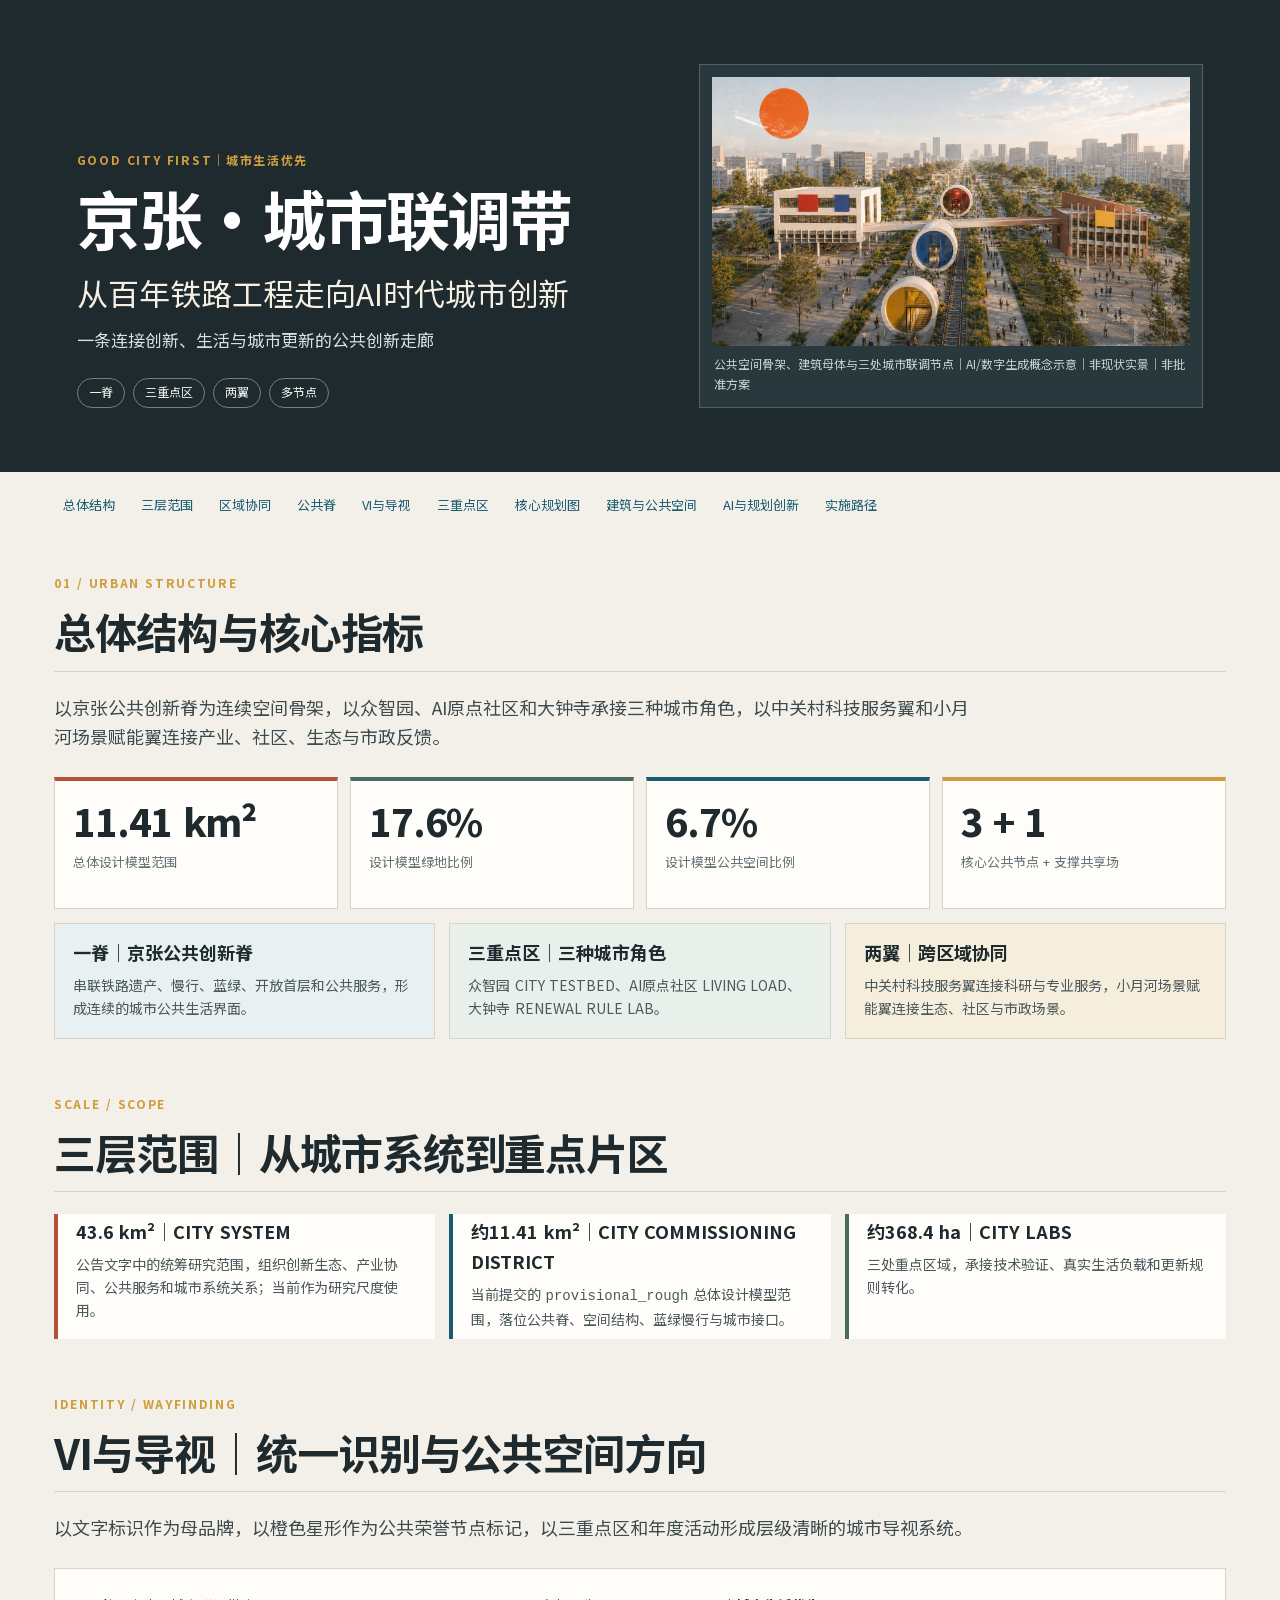
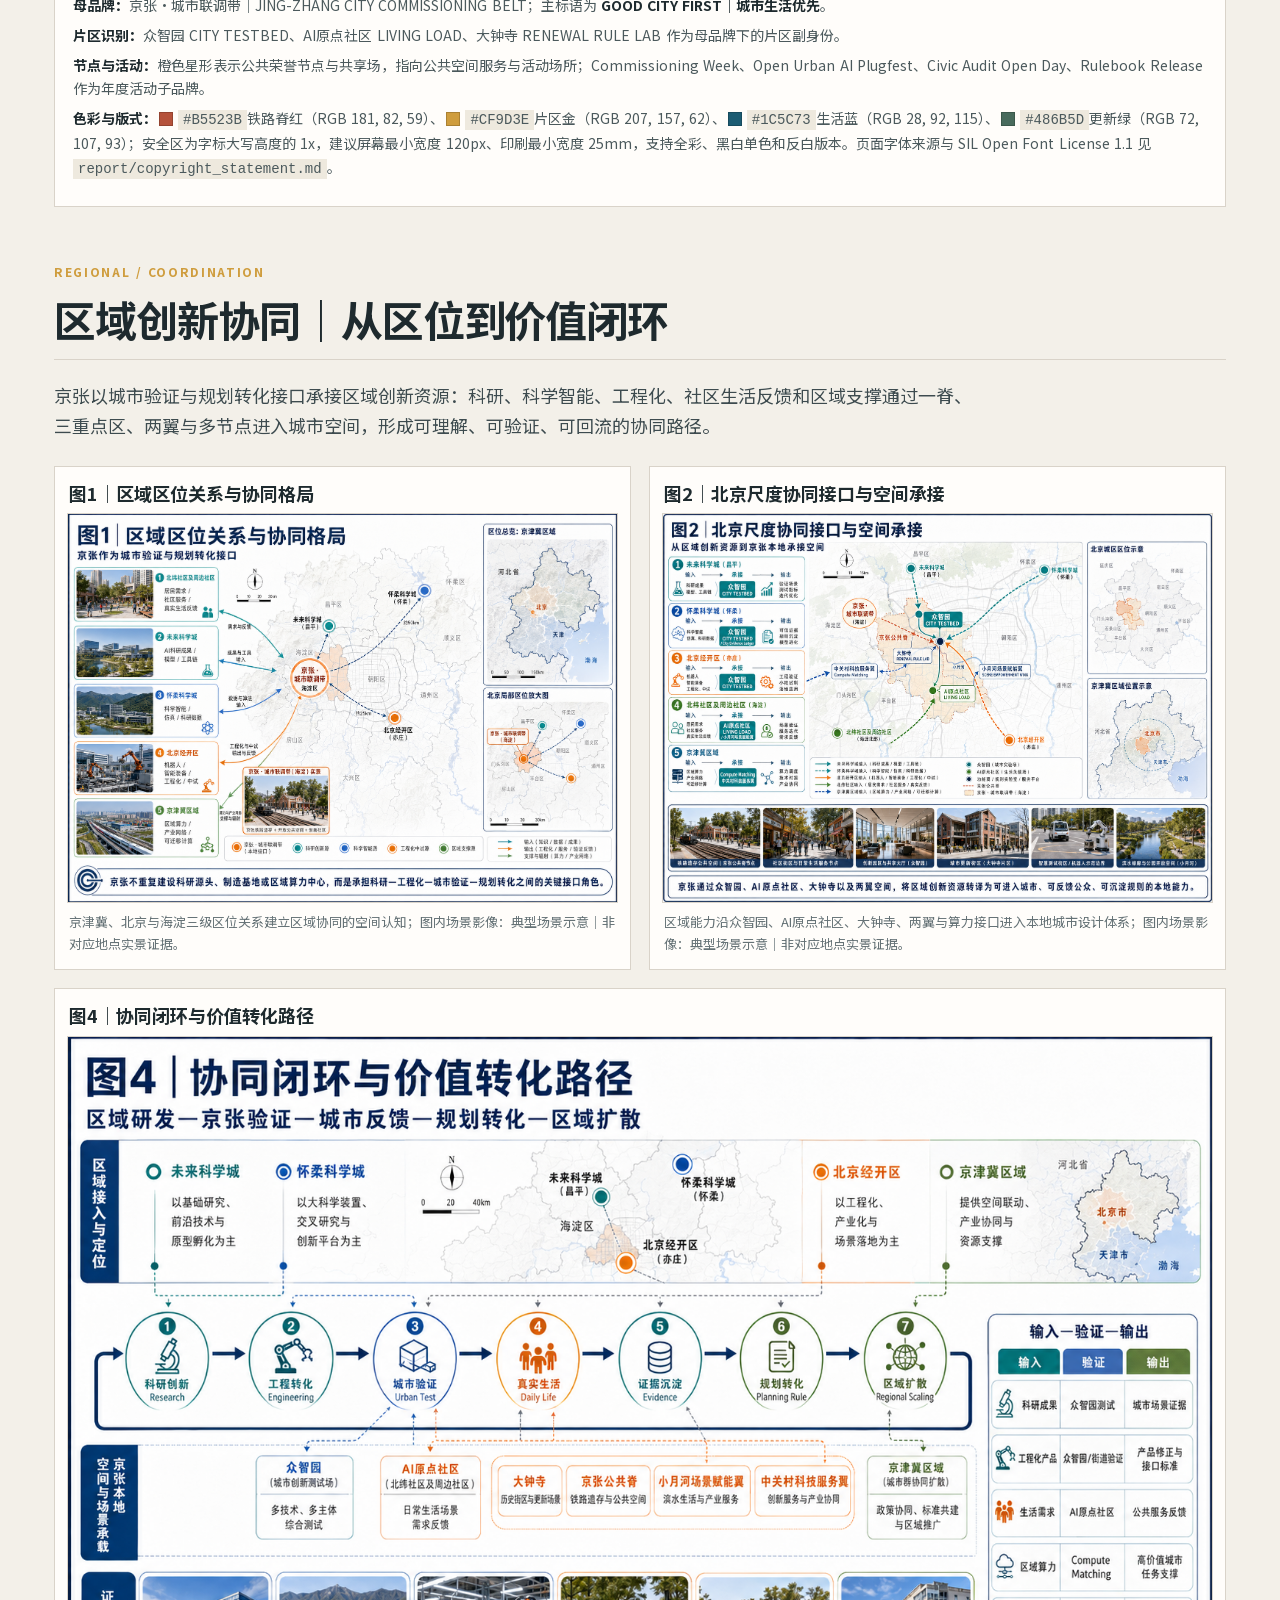
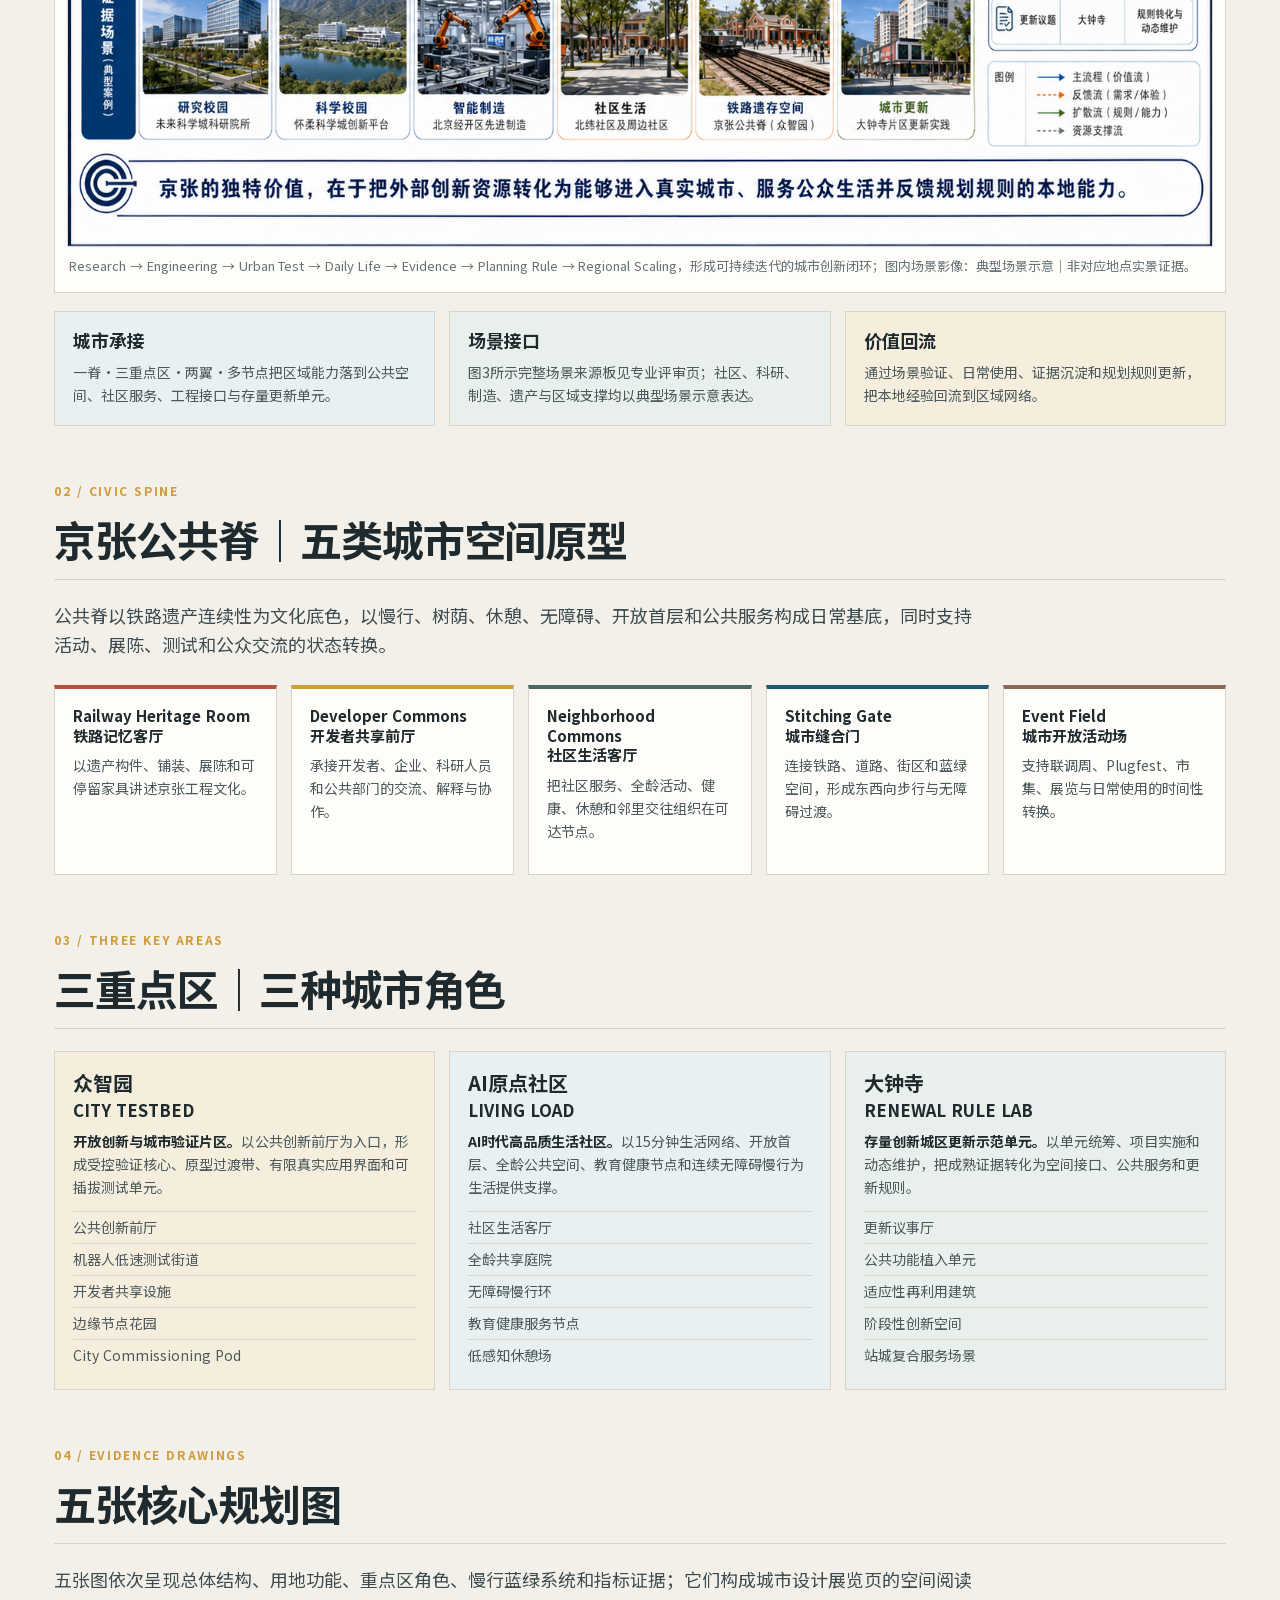
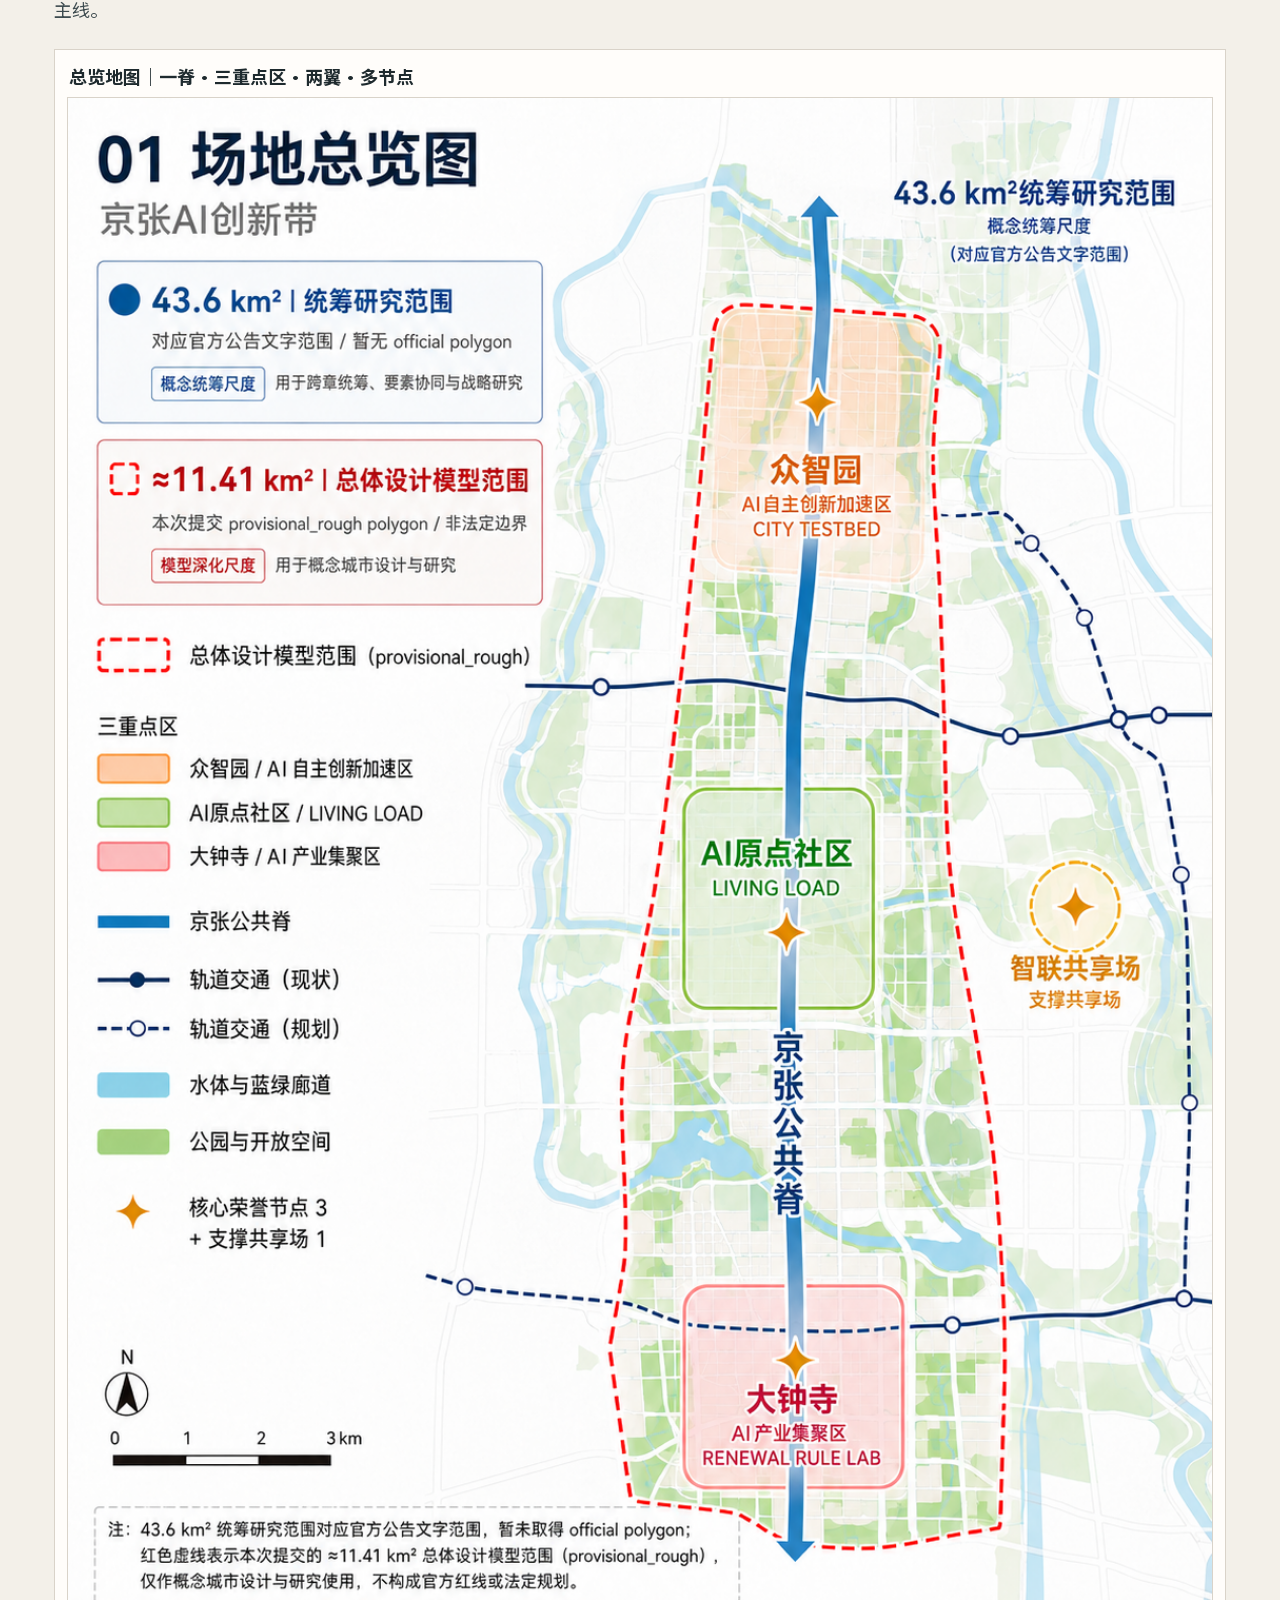
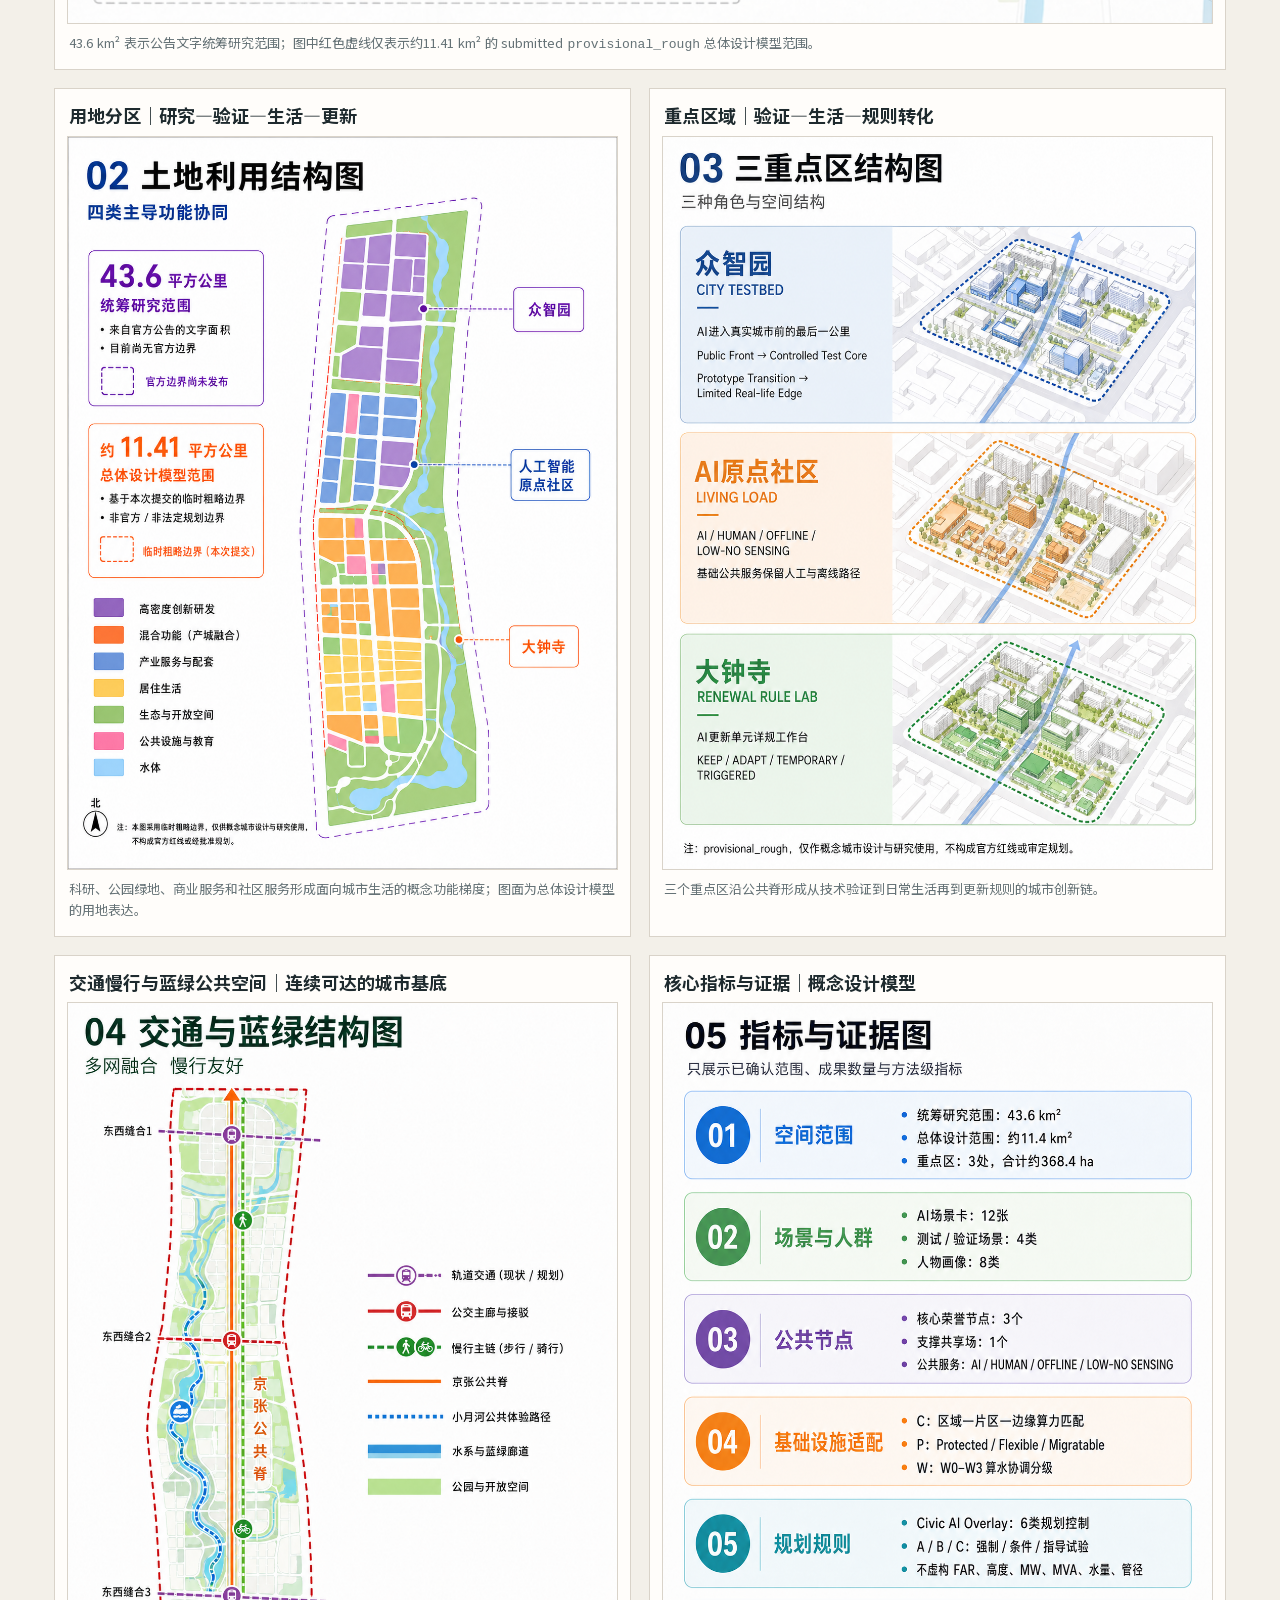
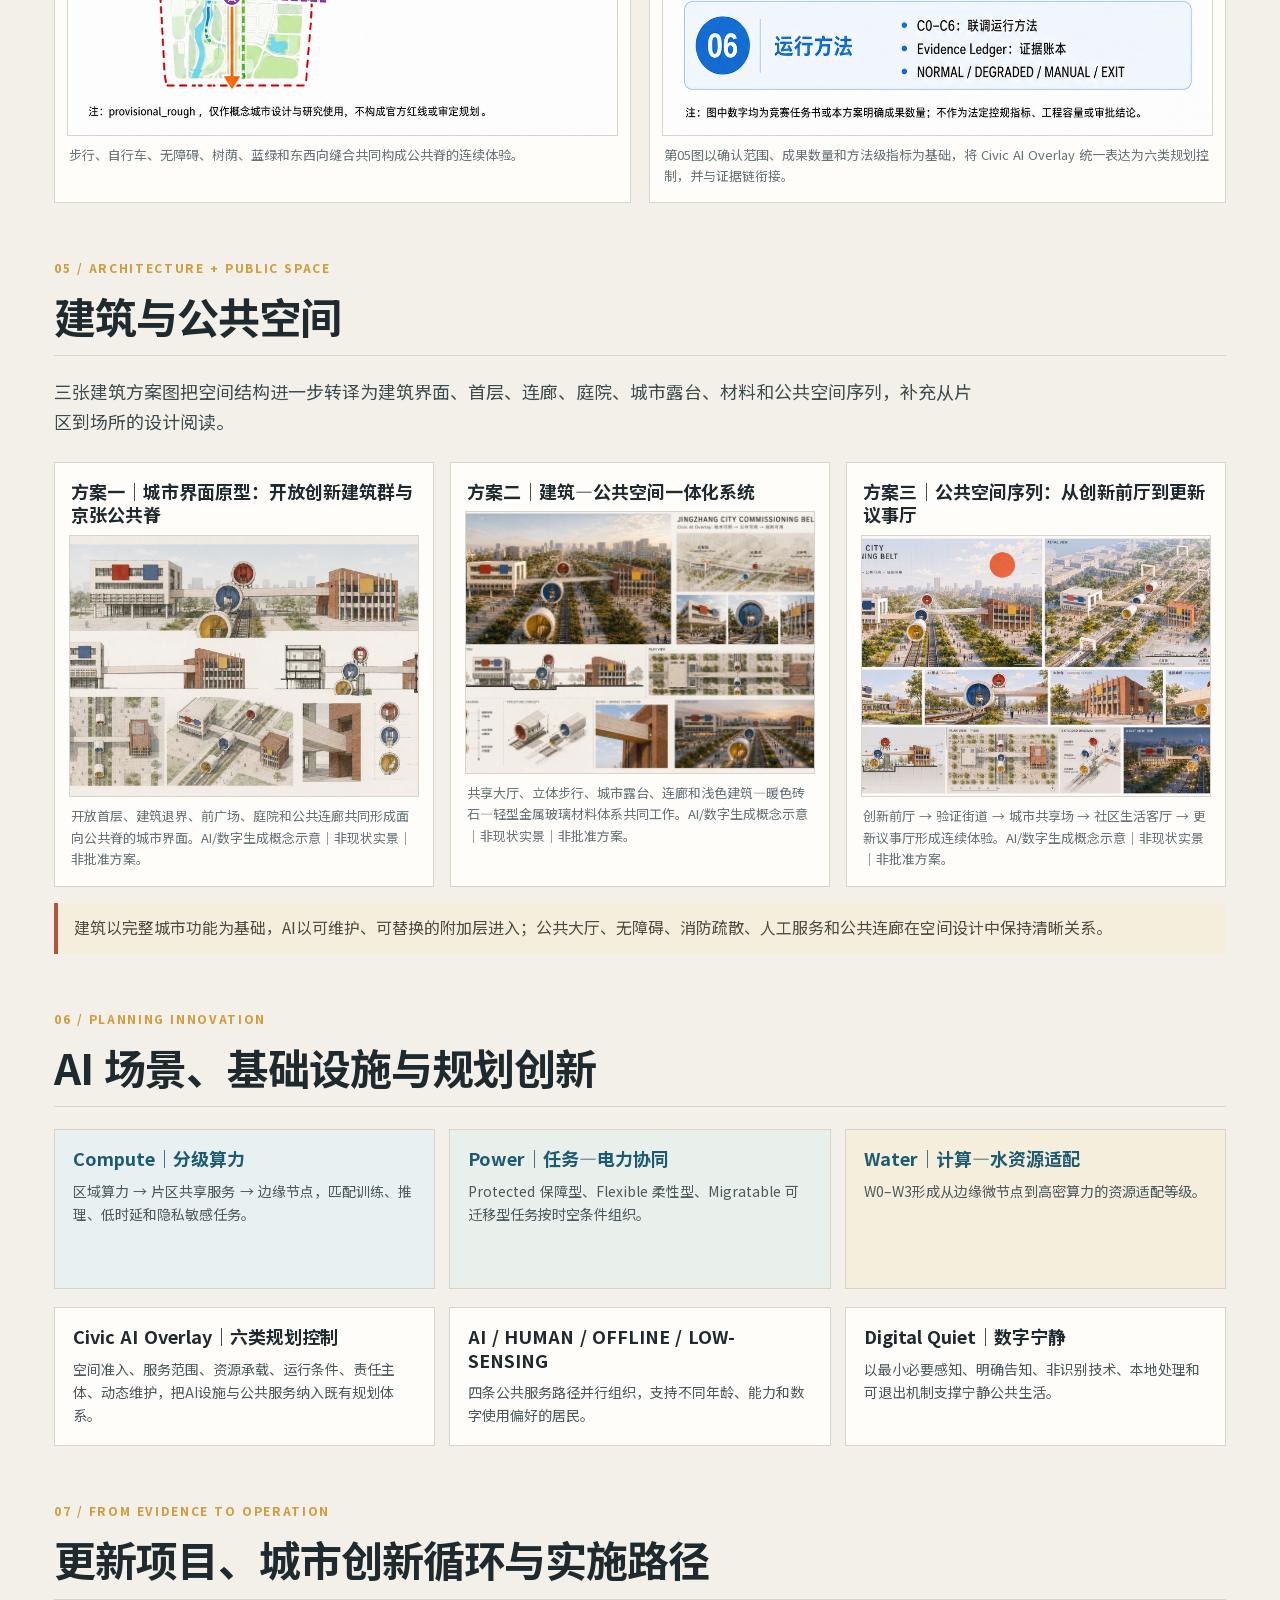
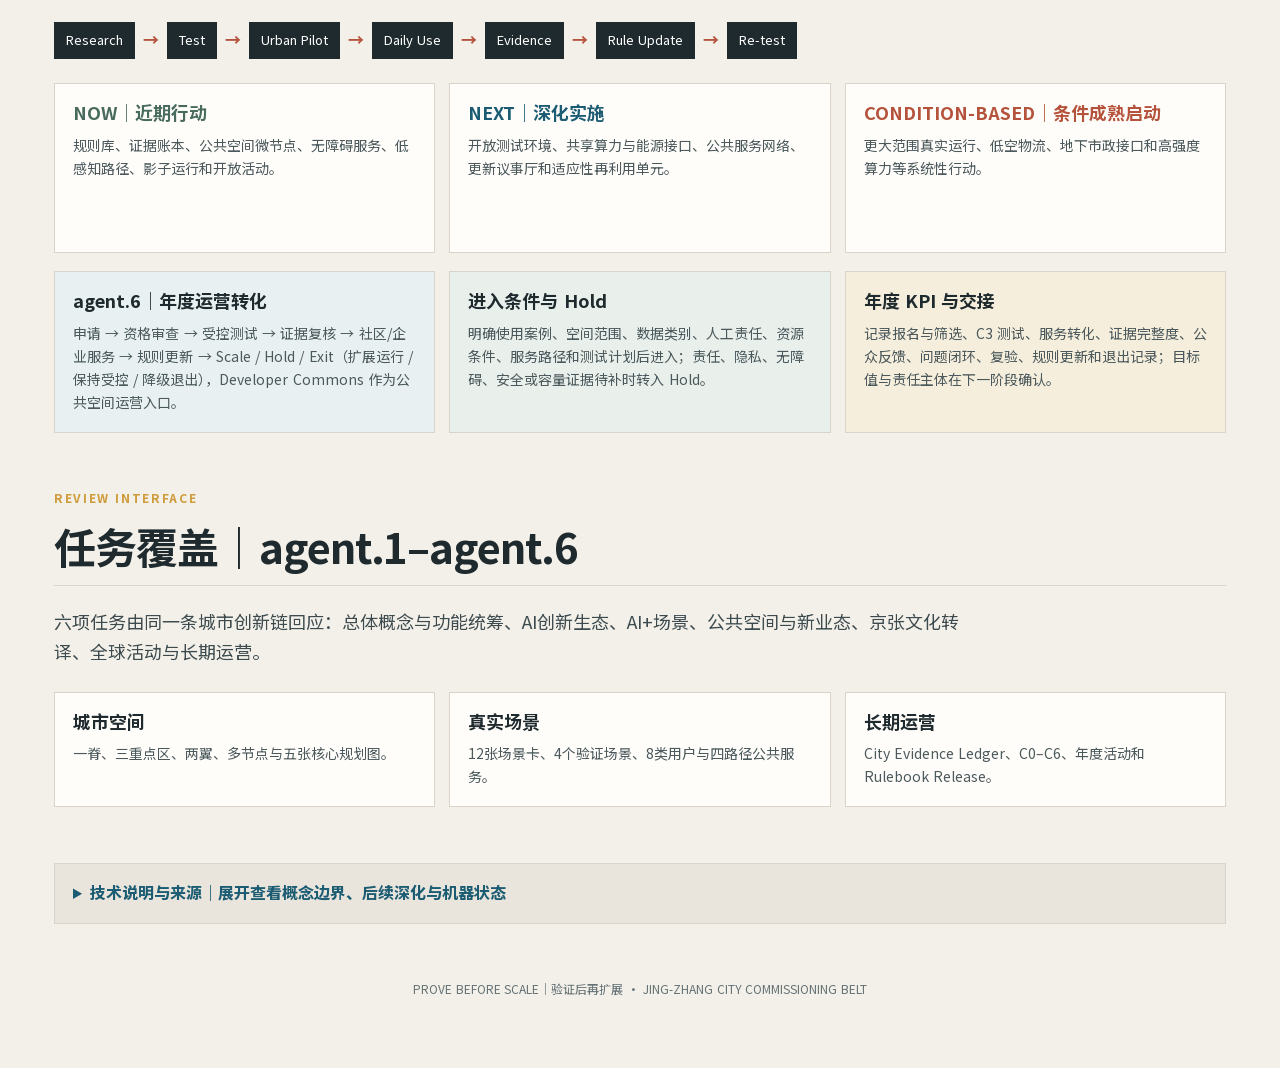
==== commit e60056bf: "Refresh v0.12 formal submission package Replace the bilingual site-overview figures, regenerate the " ====
--- a/submissions/brittanistrehlowll-oss/jingzhang-city-commissioning-belt/visual/index.html
+++ b/submissions/brittanistrehlowll-oss/jingzhang-city-commissioning-belt/visual/index.html
@@ -9,6 +9,7 @@
 :root{--ink:#1e2a2e;--muted:#657276;--paper:#f3f0e9;--surface:#fffdfa;--line:#d9d3c9;--rail:#b5523b;--blue:#1c5c73;--green:#486b5d;--gold:#cf9d3e;--soft-blue:#e8f0f1;--soft-green:#e9efea;--soft-gold:#f5eedc}
 *{box-sizing:border-box}html{scroll-behavior:smooth}body{margin:0;background:var(--paper);color:var(--ink);font-family:"JingZhang CJK Subset","Noto Sans SC","Noto Sans CJK SC","Source Han Sans SC","Microsoft YaHei","Microsoft YaHei UI","PingFang SC","WenQuanYi Zen Hei",system-ui,-apple-system,"Segoe UI",sans-serif;line-height:1.65}a{color:inherit}.skip{position:absolute;left:-999px;top:8px;padding:8px 12px;background:var(--ink);color:#fff}.skip:focus{left:8px;z-index:5}.hero{background:var(--ink);color:#fff;padding:clamp(28px,5vw,72px) clamp(20px,6vw,84px);display:grid;grid-template-columns:minmax(0,1.05fr) minmax(320px,.95fr);gap:clamp(24px,5vw,72px);align-items:end}.eyebrow,.section-kicker{font-size:12px;letter-spacing:.14em;text-transform:uppercase;font-weight:750;color:var(--gold);margin:0 0 14px}.hero h1{font-size:clamp(32px,5vw,66px);line-height:1.08;letter-spacing:-.035em;margin:0 0 20px;max-width:720px}.hero-lead{font-size:clamp(20px,2.5vw,31px);line-height:1.3;margin:0 0 12px;color:#f6efe3}.hero-copy p{max-width:690px}.hero-sub{font-size:17px;color:#d9e0df;margin:0 0 24px}.hero-tags{display:flex;flex-wrap:wrap;gap:8px}.hero-tags span,.pill{border:1px solid #718086;border-radius:999px;padding:4px 11px;font-size:12px;color:#eef2ef}.hero-visual{margin:0;background:#28383d;padding:12px;border:1px solid #536168}.hero-visual img{display:block;width:100%;aspect-ratio:16/9;object-fit:cover}.hero-visual figcaption{font-size:12px;color:#c7d2d0;margin:9px 2px 0}.page-nav{max-width:1220px;margin:0 auto;padding:18px 24px 0;display:flex;flex-wrap:wrap;gap:8px}.page-nav a{text-decoration:none;color:var(--blue);font-size:13px;padding:5px 9px;border-bottom:1px solid transparent}.page-nav a:hover,.page-nav a:focus{border-color:var(--rail)}main{max-width:1220px;margin:auto;padding:24px 24px 72px}section{scroll-margin-top:18px;margin:28px 0 56px}.section-head{display:flex;justify-content:space-between;gap:24px;align-items:end;border-bottom:1px solid var(--line);padding-bottom:14px;margin-bottom:22px}.section-head h2{font-size:clamp(25px,3.3vw,42px);line-height:1.16;letter-spacing:-.025em;margin:0}.section-intro{font-size:18px;max-width:920px;color:#3d4b4f;margin:0 0 24px}.metrics{display:grid;grid-template-columns:repeat(4,1fr);gap:12px}.metric{background:var(--surface);border:1px solid var(--line);padding:20px 18px;min-height:132px}.metric:nth-child(1){border-top:4px solid var(--rail)}.metric:nth-child(2){border-top:4px solid var(--green)}.metric:nth-child(3){border-top:4px solid var(--blue)}.metric:nth-child(4){border-top:4px solid var(--gold)}.metric-value{font-size:clamp(25px,3vw,38px);font-weight:800;line-height:1.15;letter-spacing:-.03em}.metric-label{color:var(--muted);font-size:13px;margin-top:7px}.structure-grid,.area-grid,.space-grid,.control-grid,.phase-grid{display:grid;grid-template-columns:repeat(3,1fr);gap:14px}.structure-card,.area-card,.space-card,.control-card,.phase-card{background:var(--surface);border:1px solid var(--line);padding:18px}.structure-card h3,.area-card h3,.space-card h3,.control-card h3,.phase-card h3{font-size:18px;line-height:1.3;margin:0 0 8px}.structure-card p,.area-card p,.space-card p,.control-card p,.phase-card p{margin:0;color:#4b595c;font-size:14px}.structure-card strong,.area-card strong{color:var(--ink)}.tone-blue{background:var(--soft-blue)}.tone-green{background:var(--soft-green)}.tone-gold{background:var(--soft-gold)}.scope-list{display:grid;grid-template-columns:repeat(3,1fr);gap:14px}.scope-item{border-left:4px solid var(--rail);padding:4px 18px 8px;background:var(--surface)}.scope-item:nth-child(2){border-left-color:var(--blue)}.scope-item:nth-child(3){border-left-color:var(--green)}.scope-item h3{margin:0 0 5px;font-size:18px}.scope-item p{margin:0;color:#4b595c;font-size:14px}.figure-grid{display:grid;grid-template-columns:repeat(2,1fr);gap:18px}.figure-grid figure,.architecture-grid figure{margin:0;background:var(--surface);border:1px solid var(--line);padding:12px}.figure-grid figure:first-child{grid-column:span 2}.figure-grid img,.architecture-grid img{display:block;width:100%;height:auto;border:1px solid var(--line)}.regional-grid figure:first-child{grid-column:span 1}.regional-grid figure:last-child{grid-column:span 2}figure h3{font-size:18px;line-height:1.3;margin:4px 2px 7px}figcaption{font-size:13px;color:var(--muted);margin:9px 2px 2px}.space-grid{grid-template-columns:repeat(5,1fr)}.space-card{min-height:190px}.space-card h3{font-size:15px}.space-card:nth-child(1){border-top:4px solid var(--rail)}.space-card:nth-child(2){border-top:4px solid var(--gold)}.space-card:nth-child(3){border-top:4px solid var(--green)}.space-card:nth-child(4){border-top:4px solid var(--blue)}.space-card:nth-child(5){border-top:4px solid #8a6a54}.area-grid{grid-template-columns:repeat(3,1fr)}.area-card{min-height:250px}.area-card h3{font-size:20px}.area-card .place-list{margin:12px 0 0;padding:0;list-style:none;color:#4b595c;font-size:14px}.place-list li{padding:4px 0;border-top:1px solid var(--line)}.architecture-grid{display:grid;grid-template-columns:repeat(3,1fr);gap:16px}.architecture-grid figure{padding:14px}.architecture-grid img{aspect-ratio:4/3;object-fit:cover}.architecture-note{margin-top:16px;border-left:4px solid var(--rail);padding:12px 16px;background:var(--soft-gold);color:#4b4c42}.control-grid{grid-template-columns:repeat(3,1fr)}.control-card{min-height:160px}.control-card h3{color:var(--blue)}.flow{display:flex;flex-wrap:wrap;align-items:center;gap:8px;margin:18px 0 24px}.flow span{background:var(--ink);color:#fff;padding:8px 12px;font-size:13px}.flow i{font-style:normal;color:var(--rail);font-weight:800}.phase-grid{grid-template-columns:repeat(3,1fr)}.phase-card{min-height:170px}.phase-card h3{color:var(--green)}.phase-card:nth-child(2) h3{color:var(--blue)}.phase-card:nth-child(3) h3{color:var(--rail)}.compact-list{margin:10px 0 0;padding-left:20px;color:#4b595c}.compact-list li{margin:4px 0}.details{background:#e9e5dc;border:1px solid var(--line);padding:0}.details summary{cursor:pointer;padding:16px 18px;font-weight:750;color:var(--blue)}.details-body{padding:0 18px 18px;border-top:1px solid var(--line)}.details-body h3{font-size:17px;margin:18px 0 5px}.details-body p{font-size:14px;color:#4b595c;margin:5px 0}.footer-line{margin:28px 0 0;text-align:center;color:var(--muted);font-size:12px}@media(max-width:960px){.hero{grid-template-columns:1fr}.metrics,.scope-list,.area-grid{grid-template-columns:repeat(2,1fr)}.space-grid{grid-template-columns:repeat(3,1fr)}.architecture-grid,.control-grid,.phase-grid{grid-template-columns:1fr 1fr}}@media(max-width:620px){.hero{padding:30px 18px}.page-nav,main{padding-left:16px;padding-right:16px}.section-head{display:block}.section-head h2{margin-top:4px}.metrics,.scope-list,.figure-grid,.architecture-grid,.control-grid,.phase-grid,.area-grid{grid-template-columns:1fr}.figure-grid figure:first-child{grid-column:span 1}.regional-grid figure:last-child{grid-column:span 1}.space-grid{grid-template-columns:1fr}.space-card{min-height:auto}.hero h1{font-size:35px}.hero-lead{font-size:22px}.section-intro{font-size:16px}}
 @media(max-width:620px){.structure-grid{grid-template-columns:1fr}}
+  .identity-rules{margin-top:16px;padding:18px;background:var(--surface);border:1px solid var(--line)}.identity-rules p{margin:7px 0;color:#4b595c;font-size:14px}.identity-rules strong{color:var(--ink)}.swatch{display:inline-block;width:14px;height:14px;margin:0 5px 0 2px;vertical-align:-2px;border:1px solid rgba(0,0,0,.18)}.identity-rules code{background:#eee9de;padding:2px 5px}
 </style>
 </head>
 <body>
@@ -21,9 +22,9 @@
     <p class="hero-sub">一条连接创新、生活与城市更新的公共创新走廊</p>
     <div class="hero-tags" aria-label="方案结构"><span>一脊</span><span>三重点区</span><span>两翼</span><span>多节点</span></div>
   </div>
-  <figure class="hero-visual"><img src="../assets/media/cover.webp" alt="京张公共脊与三处联调节点概念鸟瞰图"><figcaption>公共空间骨架、建筑母体与三处城市联调节点</figcaption></figure>
+  <figure class="hero-visual"><img src="../assets/media/cover.webp" alt="京张公共脊与三处联调节点概念鸟瞰图"><figcaption>公共空间骨架、建筑母体与三处城市联调节点｜AI/数字生成概念示意｜非现状实景｜非批准方案</figcaption></figure>
 </header>
-<nav class="page-nav" aria-label="页面章节导航"><a href="#structure">总体结构</a><a href="#scope">三层范围</a><a href="#regional">区域协同</a><a href="#spine">公共脊</a><a href="#areas">三重点区</a><a href="#maps">核心规划图</a><a href="#architecture">建筑与公共空间</a><a href="#innovation">AI与规划创新</a><a href="#implementation">实施路径</a></nav>
+<nav class="page-nav" aria-label="页面章节导航"><a href="#structure">总体结构</a><a href="#scope">三层范围</a><a href="#regional">区域协同</a><a href="#spine">公共脊</a><a href="#identity">VI与导视</a><a href="#areas">三重点区</a><a href="#maps">核心规划图</a><a href="#architecture">建筑与公共空间</a><a href="#innovation">AI与规划创新</a><a href="#implementation">实施路径</a></nav>
 <main id="main">
   <section id="structure">
     <div class="section-head"><div><p class="section-kicker">01 / Urban Structure</p><h2>总体结构与核心指标</h2></div></div>
@@ -44,9 +45,20 @@
   <section id="scope">
     <div class="section-head"><div><p class="section-kicker">Scale / Scope</p><h2>三层范围｜从城市系统到重点片区</h2></div></div>
     <div class="scope-list">
-      <article class="scope-item"><h3>43.6 km²｜CITY SYSTEM</h3><p>统筹研究范围，组织创新生态、产业协同、公共服务和城市系统关系。</p></article>
-      <article class="scope-item"><h3>约11.4 km²｜CITY COMMISSIONING DISTRICT</h3><p>总体设计范围，落位公共脊、空间结构、蓝绿慢行与城市接口。</p></article>
+      <article class="scope-item"><h3>43.6 km²｜CITY SYSTEM</h3><p>公告文字中的统筹研究范围，组织创新生态、产业协同、公共服务和城市系统关系；当前作为研究尺度使用。</p></article>
+      <article class="scope-item"><h3>约11.41 km²｜CITY COMMISSIONING DISTRICT</h3><p>当前提交的 <code>provisional_rough</code> 总体设计模型范围，落位公共脊、空间结构、蓝绿慢行与城市接口。</p></article>
       <article class="scope-item"><h3>约368.4 ha｜CITY LABS</h3><p>三处重点区域，承接技术验证、真实生活负载和更新规则转化。</p></article>
+    </div>
+  </section>
+
+  <section id="identity">
+    <div class="section-head"><div><p class="section-kicker">Identity / Wayfinding</p><h2>VI与导视｜统一识别与公共空间方向</h2></div></div>
+    <p class="section-intro">以文字标识作为母品牌，以橙色星形作为公共荣誉节点标记，以三重点区和年度活动形成层级清晰的城市导视系统。</p>
+    <div class="identity-rules">
+      <p><strong>母品牌：</strong>京张·城市联调带｜JING-ZHANG CITY COMMISSIONING BELT；主标语为 <strong>GOOD CITY FIRST｜城市生活优先</strong>。</p>
+      <p><strong>片区识别：</strong>众智园 CITY TESTBED、AI原点社区 LIVING LOAD、大钟寺 RENEWAL RULE LAB 作为母品牌下的片区副身份。</p>
+      <p><strong>节点与活动：</strong>橙色星形表示公共荣誉节点与共享场，指向公共空间服务与活动场所；Commissioning Week、Open Urban AI Plugfest、Civic Audit Open Day、Rulebook Release 作为年度活动子品牌。</p>
+      <p><strong>色彩与版式：</strong><span class="swatch" style="background:#b5523b"></span><code>#B5523B</code>铁路脊红（RGB 181, 82, 59）、<span class="swatch" style="background:#cf9d3e"></span><code>#CF9D3E</code>片区金（RGB 207, 157, 62）、<span class="swatch" style="background:#1c5c73"></span><code>#1C5C73</code>生活蓝（RGB 28, 92, 115）、<span class="swatch" style="background:#486b5d"></span><code>#486B5D</code>更新绿（RGB 72, 107, 93）；安全区为字标大写高度的 1x，建议屏幕最小宽度 120px、印刷最小宽度 25mm，支持全彩、黑白单色和反白版本。页面字体来源与 SIL Open Font License 1.1 见 <code>report/copyright_statement.md</code>。</p>
     </div>
   </section>
 
@@ -54,9 +66,9 @@
     <div class="section-head"><div><p class="section-kicker">Regional / Coordination</p><h2>区域创新协同｜从区位到价值闭环</h2></div></div>
     <p class="section-intro">京张以城市验证与规划转化接口承接区域创新资源：科研、科学智能、工程化、社区生活反馈和区域支撑通过一脊、三重点区、两翼与多节点进入城市空间，形成可理解、可验证、可回流的协同路径。</p>
     <div class="figure-grid regional-grid" aria-label="区域协同补充图">
-      <figure><h3>图1｜区域区位关系与协同格局</h3><img src="../assets/media/regional-coordination-01-location.png" alt="区域区位关系与协同格局，京张作为城市验证与规划转化接口"><figcaption>京津冀、北京与海淀三级区位关系建立区域协同的空间认知；图内场景为典型场景示意。</figcaption></figure>
-      <figure><h3>图2｜北京尺度协同接口与空间承接</h3><img src="../assets/media/regional-coordination-02-interface.png" alt="北京尺度协同接口与空间承接，从区域创新资源到京张本地空间"><figcaption>区域能力沿众智园、AI原点社区、大钟寺、两翼与算力接口进入本地城市设计体系。</figcaption></figure>
-      <figure><h3>图4｜协同闭环与价值转化路径</h3><img src="../assets/media/regional-coordination-04-loop.png" alt="协同闭环与价值转化路径，从区域研发到京张验证与规划转化"><figcaption>Research → Engineering → Urban Test → Daily Life → Evidence → Planning Rule → Regional Scaling，形成可持续迭代的城市创新闭环。</figcaption></figure>
+      <figure><h3>图1｜区域区位关系与协同格局</h3><img src="../assets/media/regional-coordination-01-location.png" alt="区域区位关系与协同格局，京张作为城市验证与规划转化接口"><figcaption>京津冀、北京与海淀三级区位关系建立区域协同的空间认知；图内场景影像：典型场景示意｜非对应地点实景证据。</figcaption></figure>
+      <figure><h3>图2｜北京尺度协同接口与空间承接</h3><img src="../assets/media/regional-coordination-02-interface.png" alt="北京尺度协同接口与空间承接，从区域创新资源到京张本地空间"><figcaption>区域能力沿众智园、AI原点社区、大钟寺、两翼与算力接口进入本地城市设计体系；图内场景影像：典型场景示意｜非对应地点实景证据。</figcaption></figure>
+      <figure><h3>图4｜协同闭环与价值转化路径</h3><img src="../assets/media/regional-coordination-04-loop.png" alt="协同闭环与价值转化路径，从区域研发到京张验证与规划转化"><figcaption>Research → Engineering → Urban Test → Daily Life → Evidence → Planning Rule → Regional Scaling，形成可持续迭代的城市创新闭环；图内场景影像：典型场景示意｜非对应地点实景证据。</figcaption></figure>
     </div>
     <div class="structure-grid" style="margin-top:18px">
       <article class="structure-card tone-blue"><h3>城市承接</h3><p>一脊·三重点区·两翼·多节点把区域能力落到公共空间、社区服务、工程接口与存量更新单元。</p></article>
@@ -90,11 +102,11 @@
     <div class="section-head"><div><p class="section-kicker">04 / Evidence Drawings</p><h2>五张核心规划图</h2></div></div>
     <p class="section-intro">五张图依次呈现总体结构、用地功能、重点区角色、慢行蓝绿系统和指标证据；它们构成城市设计展览页的空间阅读主线。</p>
     <div class="figure-grid">
-      <figure><h3>总览地图｜一脊·三重点区·两翼·多节点</h3><img src="../assets/figures/site-overview.png" alt="一脊三重点区两翼多节点总体设计总览图"><figcaption>京张公共脊连接三处重点区，并向两翼和多节点展开城市创新与公共生活网络。</figcaption></figure>
-      <figure><h3>用地分区｜研究—验证—生活—更新</h3><img src="../assets/figures/land-use-structure.png" alt="科研、公园绿地、商业服务与社区服务用地结构图"><figcaption>科研、公园绿地、商业服务和社区服务形成面向城市生活的概念功能梯度。</figcaption></figure>
+      <figure><h3>总览地图｜一脊·三重点区·两翼·多节点</h3><img src="../assets/figures/site-overview.png" alt="一脊三重点区两翼多节点总体设计总览图"><figcaption>43.6 km² 表示公告文字统筹研究范围；图中红色虚线仅表示约11.41 km² 的 submitted <code>provisional_rough</code> 总体设计模型范围。</figcaption></figure>
+      <figure><h3>用地分区｜研究—验证—生活—更新</h3><img src="../assets/figures/land-use-structure.png" alt="科研、公园绿地、商业服务与社区服务用地结构图"><figcaption>科研、公园绿地、商业服务和社区服务形成面向城市生活的概念功能梯度；图面为总体设计模型的用地表达。</figcaption></figure>
       <figure><h3>重点区域｜验证—生活—规则转化</h3><img src="../assets/figures/key-areas.png" alt="众智园、AI原点社区和大钟寺三处重点区域图"><figcaption>三个重点区沿公共脊形成从技术验证到日常生活再到更新规则的城市创新链。</figcaption></figure>
       <figure><h3>交通慢行与蓝绿公共空间｜连续可达的城市基底</h3><img src="../assets/figures/mobility-bluegreen.png" alt="交通慢行蓝绿市政与AI基础设施复合系统图"><figcaption>步行、自行车、无障碍、树荫、蓝绿和东西向缝合共同构成公共脊的连续体验。</figcaption></figure>
-      <figure><h3>核心指标与证据｜概念设计模型</h3><img src="../assets/figures/metrics-evidence.png" alt="核心指标Civic AI Overlay规则与证据链图"><figcaption>空间模型、指标、规划控制和证据链在同一套可复核框架中衔接。</figcaption></figure>
+      <figure><h3>核心指标与证据｜概念设计模型</h3><img src="../assets/figures/metrics-evidence.png" alt="核心指标、六类Civic AI Overlay规划控制与证据链图"><figcaption>第05图以确认范围、成果数量和方法级指标为基础，将 Civic AI Overlay 统一表达为六类规划控制，并与证据链衔接。</figcaption></figure>
     </div>
   </section>
 
@@ -102,9 +114,9 @@
     <div class="section-head"><div><p class="section-kicker">05 / Architecture + Public Space</p><h2>建筑与公共空间</h2></div></div>
     <p class="section-intro">三张建筑方案图把空间结构进一步转译为建筑界面、首层、连廊、庭院、城市露台、材料和公共空间序列，补充从片区到场所的设计阅读。</p>
     <div class="architecture-grid">
-      <figure><h3>方案一｜城市界面原型：开放创新建筑群与京张公共脊</h3><img src="../assets/media/architecture-overview.webp" alt="开放创新建筑群、京张公共脊、公共连廊与联调节点"><figcaption>开放首层、建筑退界、前广场、庭院和公共连廊共同形成面向公共脊的城市界面。</figcaption></figure>
-      <figure><h3>方案二｜建筑—公共空间一体化系统</h3><img src="../assets/media/architecture-technical-board.webp" alt="三节点总图城市剖面结构概念连廊细部与材料氛围"><figcaption>共享大厅、立体步行、城市露台、连廊和浅色建筑—暖色砖石—轻型金属玻璃材料体系共同工作。</figcaption></figure>
-      <figure><h3>方案三｜公共空间序列：从创新前厅到更新议事厅</h3><img src="../assets/media/architecture-spatial-sequence.webp" alt="京张公共脊三重点区昼夜场景与公共空间序列"><figcaption>创新前厅 → 验证街道 → 城市共享场 → 社区生活客厅 → 更新议事厅形成连续体验。</figcaption></figure>
+      <figure><h3>方案一｜城市界面原型：开放创新建筑群与京张公共脊</h3><img src="../assets/media/architecture-overview.webp" alt="开放创新建筑群、京张公共脊、公共连廊与联调节点"><figcaption>开放首层、建筑退界、前广场、庭院和公共连廊共同形成面向公共脊的城市界面。AI/数字生成概念示意｜非现状实景｜非批准方案。</figcaption></figure>
+      <figure><h3>方案二｜建筑—公共空间一体化系统</h3><img src="../assets/media/architecture-technical-board.webp" alt="三节点总图城市剖面结构概念连廊细部与材料氛围"><figcaption>共享大厅、立体步行、城市露台、连廊和浅色建筑—暖色砖石—轻型金属玻璃材料体系共同工作。AI/数字生成概念示意｜非现状实景｜非批准方案。</figcaption></figure>
+      <figure><h3>方案三｜公共空间序列：从创新前厅到更新议事厅</h3><img src="../assets/media/architecture-spatial-sequence.webp" alt="京张公共脊三重点区昼夜场景与公共空间序列"><figcaption>创新前厅 → 验证街道 → 城市共享场 → 社区生活客厅 → 更新议事厅形成连续体验。AI/数字生成概念示意｜非现状实景｜非批准方案。</figcaption></figure>
     </div>
     <p class="architecture-note">建筑以完整城市功能为基础，AI以可维护、可替换的附加层进入；公共大厅、无障碍、消防疏散、人工服务和公共连廊在空间设计中保持清晰关系。</p>
   </section>
@@ -131,6 +143,11 @@
       <article class="phase-card"><h3>NEXT｜深化实施</h3><p>开放测试环境、共享算力与能源接口、公共服务网络、更新议事厅和适应性再利用单元。</p></article>
       <article class="phase-card"><h3>CONDITION-BASED｜条件成熟启动</h3><p>更大范围真实运行、低空物流、地下市政接口和高强度算力等系统性行动。</p></article>
     </div>
+    <div class="structure-grid" style="margin-top:18px">
+      <article class="structure-card tone-blue"><h3>agent.6｜年度运营转化</h3><p>申请 → 资格审查 → 受控测试 → 证据复核 → 社区/企业服务 → 规则更新 → Scale / Hold / Exit（扩展运行 / 保持受控 / 降级退出），Developer Commons 作为公共空间运营入口。</p></article>
+      <article class="structure-card tone-green"><h3>进入条件与 Hold</h3><p>明确使用案例、空间范围、数据类别、人工责任、资源条件、服务路径和测试计划后进入；责任、隐私、无障碍、安全或容量证据待补时转入 Hold。</p></article>
+      <article class="structure-card tone-gold"><h3>年度 KPI 与交接</h3><p>记录报名与筛选、C3 测试、服务转化、证据完整度、公众反馈、问题闭环、复验、规则更新和退出记录；目标值与责任主体在下一阶段确认。</p></article>
+    </div>
   </section>
 
   <section id="task">
@@ -147,14 +164,17 @@
     <details class="details">
       <summary>技术说明与来源｜展开查看概念边界、后续深化与机器状态</summary>
       <div class="details-body">
-        <h3>技术边界与后续深化</h3>
-        <p>当前页面展示城市设计概念模型。正式 polygon、法定控规、权属、文保、道路、铁路、市政容量和工程资料到位后，开展边界衔接、面积复算、交通与建筑专项校核；FAR、高度、密度、人口承载、MW、MVA、水量和管径等字段进入后续专业接口。</p>
-        <p>建筑视觉承担空间意向、材料氛围和建筑—公共空间关系表达；City Commissioning Pod、连廊、低空物流与地下接口的数量、尺寸和工程条件以专项论证为准。Civic AI Overlay、C0–C6和证据账本用于规划协同与运行复验，公共参与和法定程序沿既有专业体系推进。</p>
+         <h3>技术边界与后续深化</h3>
+         <h3>范围与第05图口径</h3>
+         <p>43.6 km² 是公告文字统筹研究范围，当前以城市系统研究尺度呈现；约11.41 km² 是投稿 <code>provisional_rough</code> 总体设计模型范围。第05图已统一为六类 Civic AI Overlay 规划控制，图件、正文和指标各自承担对应的证据层级。</p>
+         <p>当前页面展示城市设计概念模型。正式 polygon、法定控规、权属、文保、道路、铁路、市政容量和工程资料到位后，开展边界衔接、面积复算、交通与建筑专项校核；FAR、高度、密度、人口承载、MW、MVA、水量和管径等字段进入后续专业接口。</p>
+         <p>建筑视觉承担空间意向、材料氛围和建筑—公共空间关系表达；City Commissioning Pod、连廊、低空物流与地下接口的数量、尺寸和工程条件以专项论证为准。Civic AI Overlay、C0–C6和证据账本用于规划协同与运行复验，公共参与和法定程序沿既有专业体系推进。</p>
         <h3>自检状态</h3>
         <p>页面为离线静态展示，数字声明采用与 <code>metrics.json</code> 一致的设计模型值；投稿包最终机器状态以官方工作树重新执行 render、finalize、self-check 和 participant preflight 的回执为准。</p>
-        <h3>来源与假设</h3>
-        <p><strong>来源：</strong>主办方公告、官方仓库任务书、source registry、GeoJSON、指标与三类矩阵。</p>
-        <p><strong>假设：</strong>当前几何服务于概念设计和一致性检查；正式控制、权属、文保、工程容量、低空管理和道路红线资料由下一阶段补充，并触发统一复核与复算。</p>
+         <h3>来源与假设</h3>
+         <p><strong>来源：</strong>主办方公告、官方仓库任务书、source registry、GeoJSON、指标与三类矩阵。</p>
+         <p><strong>视觉来源：</strong>封面、建筑方案、区域协同图和核心指标图均按逐图来源登记；AI/数字生成概念图与典型场景示意的公开提交权状态以 <code>report/copyright_statement.md</code> 和 <code>sources.json</code> 为准。</p>
+         <p><strong>假设：</strong>当前几何服务于概念设计和一致性检查；正式控制、权属、文保、工程容量、低空管理和道路红线资料由下一阶段补充，并触发统一复核与复算。</p>
       </div>
     </details>
   </section>
--- a/submissions/brittanistrehlowll-oss/jingzhang-city-commissioning-belt/visual/assets/fonts/jingzhang-cjk-subset.css
+++ b/submissions/brittanistrehlowll-oss/jingzhang-city-commissioning-belt/visual/assets/fonts/jingzhang-cjk-subset.css
@@ -104,8 +104,6 @@
  */
 @font-face {
   font-family: "JingZhang CJK Subset";
-  src: url("[data-uri]